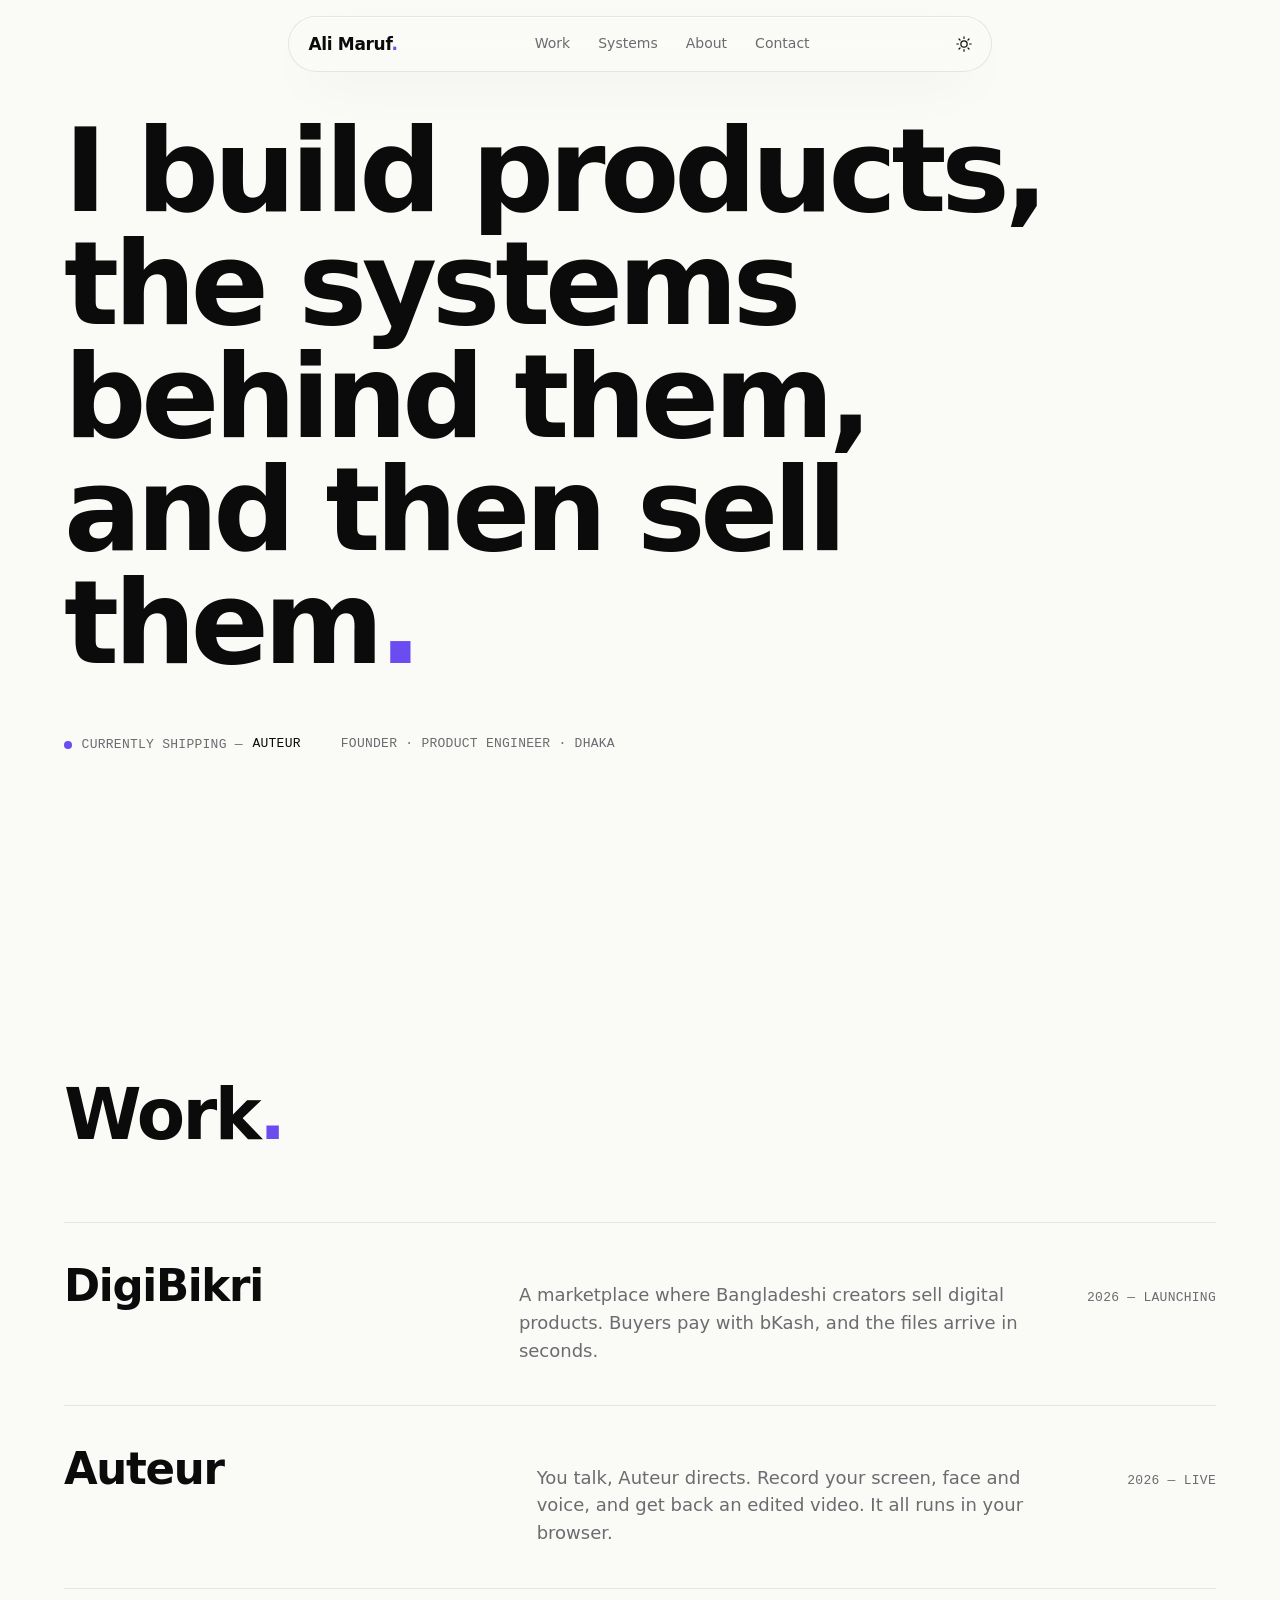
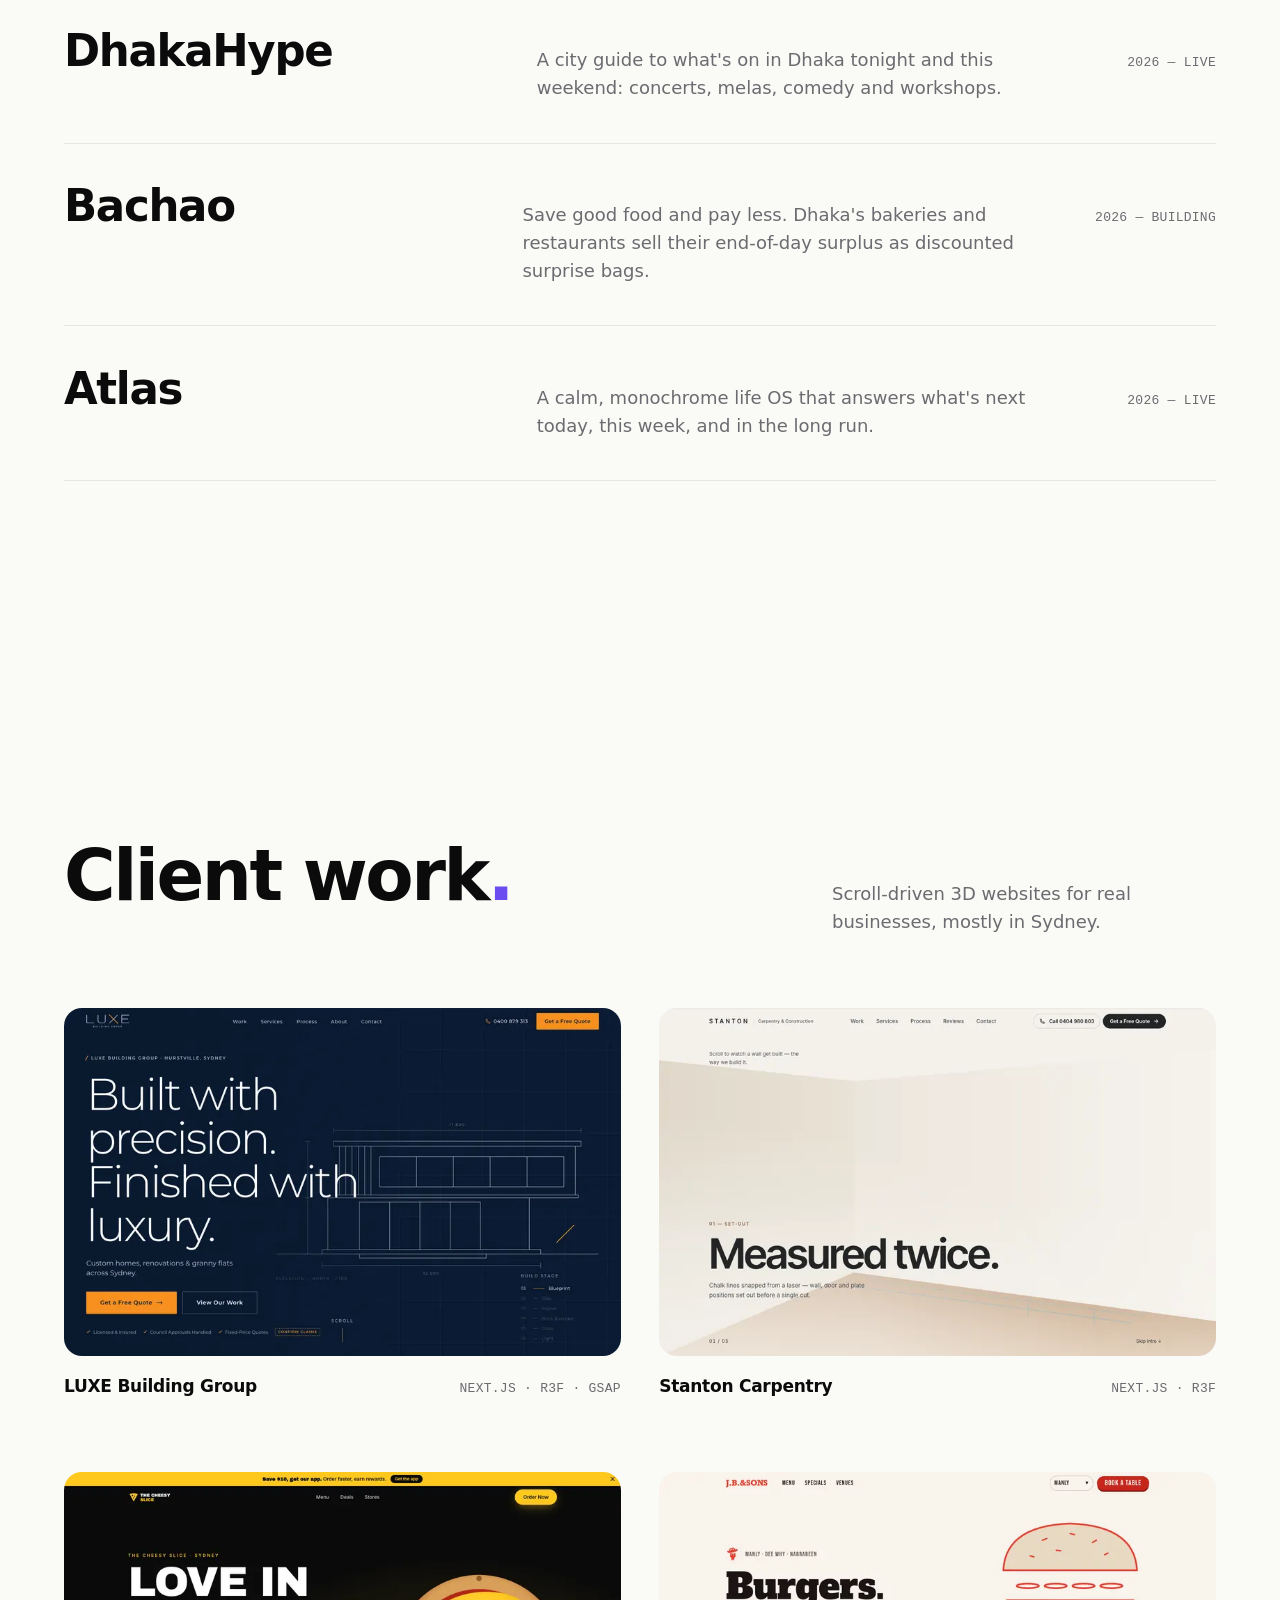
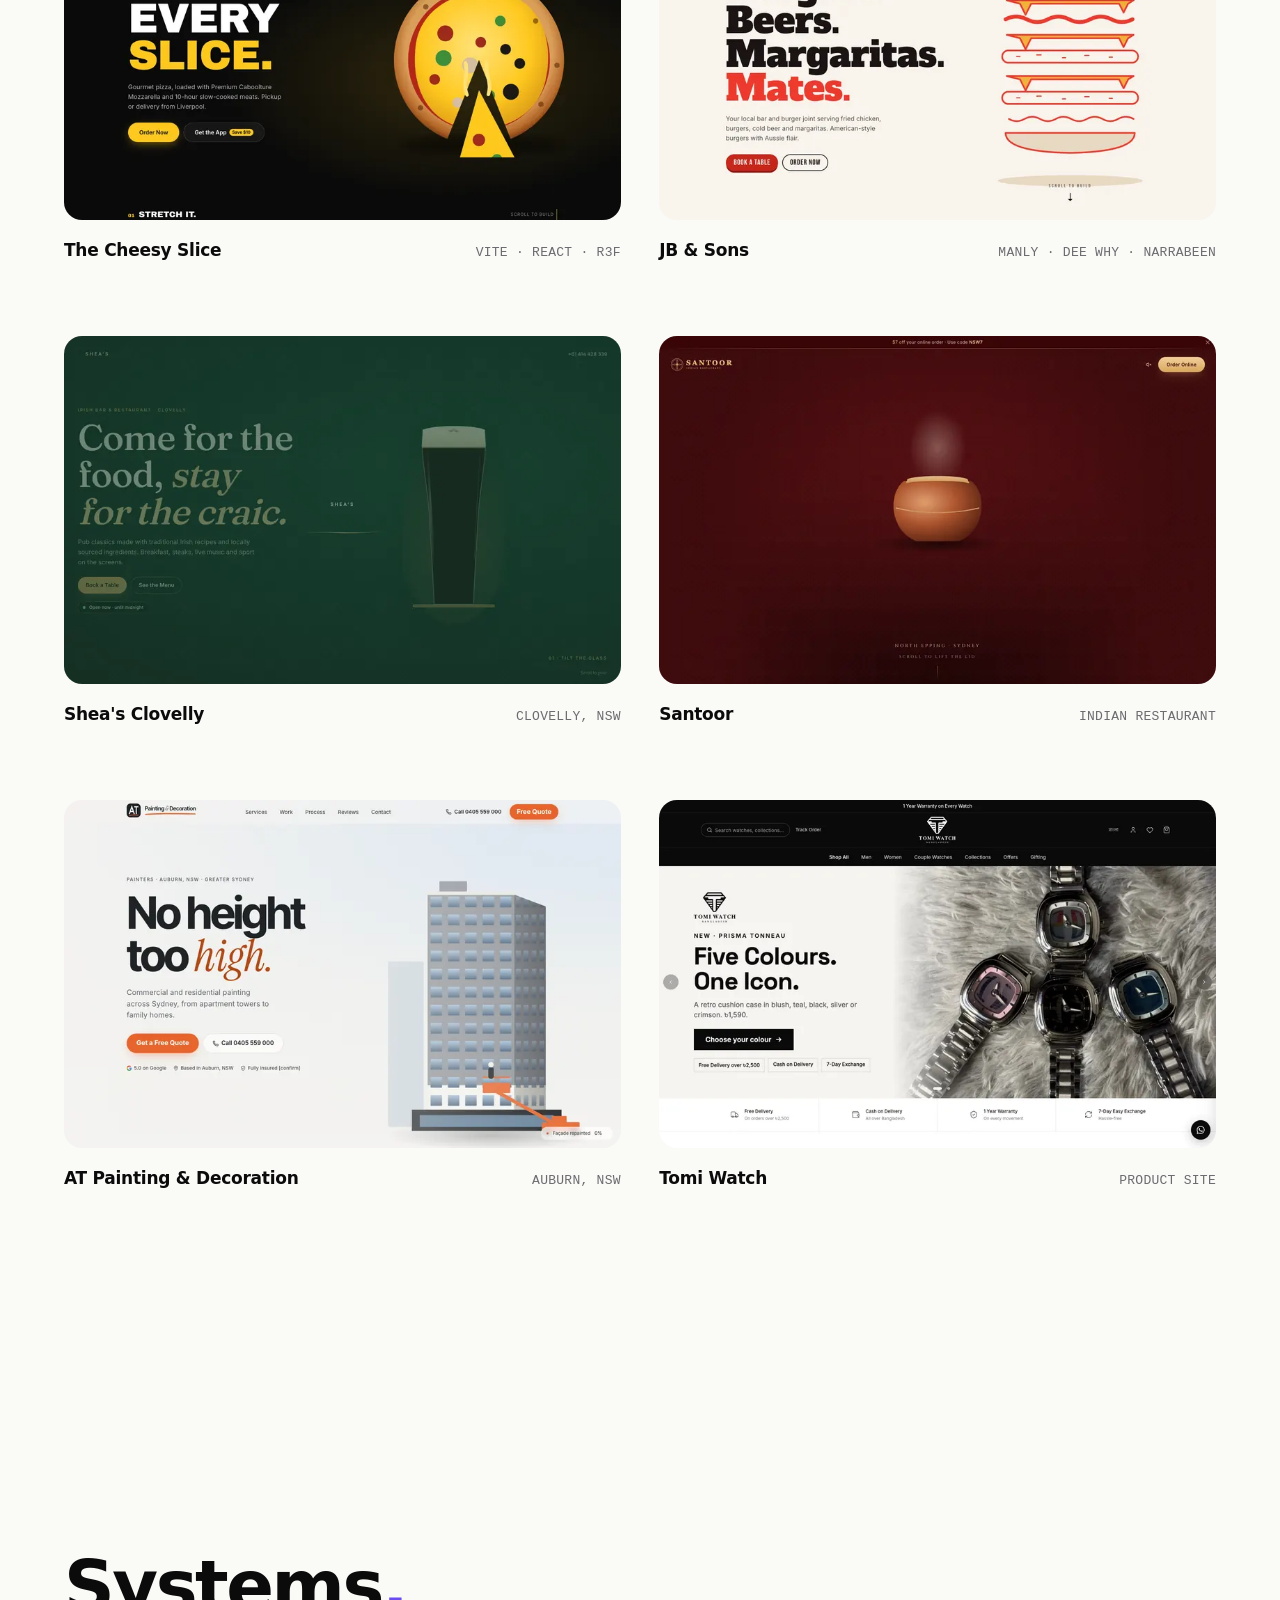
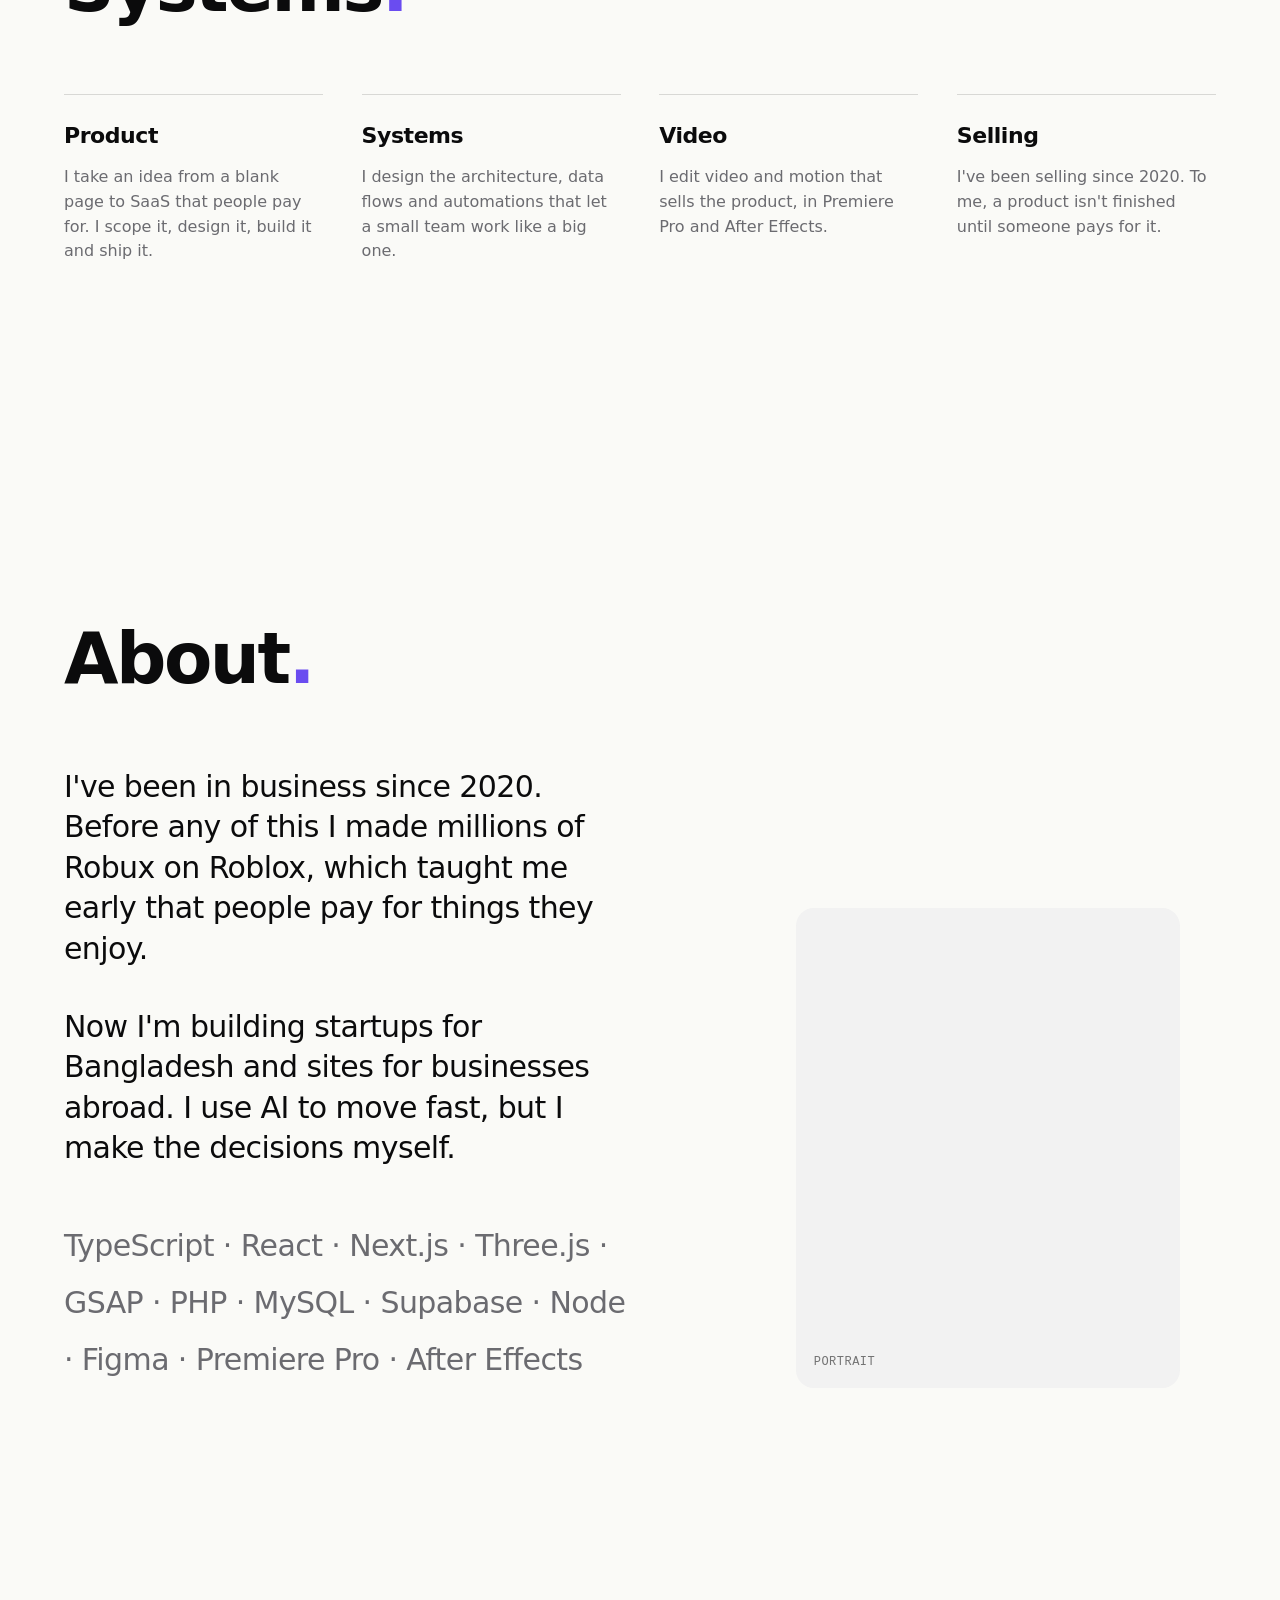
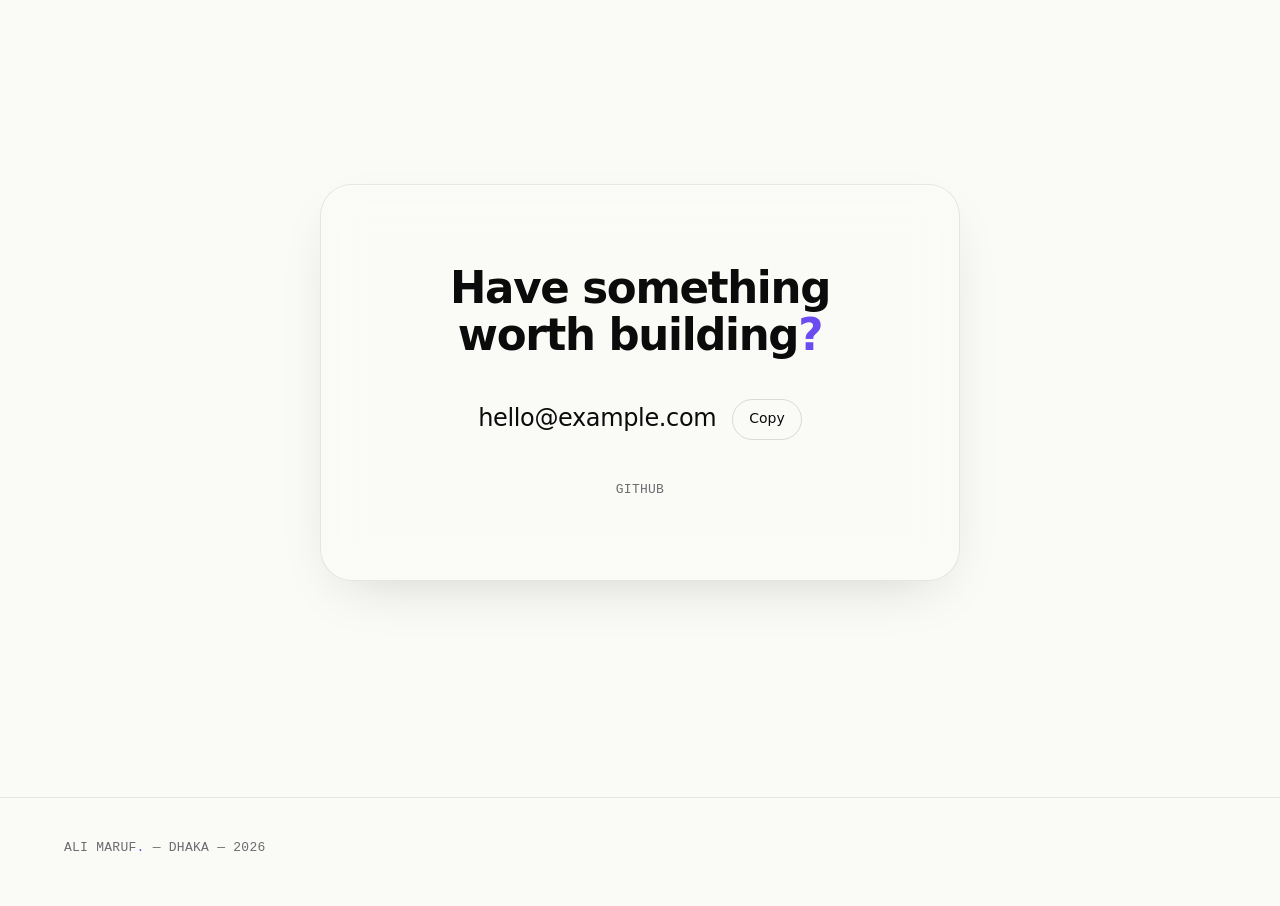
==== index.html @ ffce00db "Portfolio site: home, 5 case pages, screenshots Plain HTML/CSS/JS for GitHub Pages. Light and dark t" ====
<!doctype html>
<html lang="en">
<head>
  <meta charset="utf-8">
  <meta name="viewport" content="width=device-width, initial-scale=1, viewport-fit=cover">
  <title>Ali Maruf</title>
  <meta name="description" content="Ali Maruf builds products, the systems behind them, and then sells them. Founder and product engineer in Dhaka.">
  <meta name="theme-color" content="#fafaf7" media="(prefers-color-scheme: light)">
  <meta name="theme-color" content="#0b0b0c" media="(prefers-color-scheme: dark)">
  <link rel="canonical" href="https://ali-maruf.github.io/">
  <link rel="icon" href="/assets/img/favicon.svg" type="image/svg+xml">
  <link rel="apple-touch-icon" href="/assets/img/apple-touch-icon.png">

  <meta property="og:type" content="website">
  <meta property="og:title" content="Ali Maruf.">
  <meta property="og:description" content="Builds products, the systems behind them, and then sells them.">
  <meta property="og:url" content="https://ali-maruf.github.io/">
  <meta property="og:image" content="https://ali-maruf.github.io/assets/img/og.png">
  <meta property="og:image:width" content="1200">
  <meta property="og:image:height" content="630">
  <meta name="twitter:card" content="summary_large_image">

  <script>
    (function () {
      var d = document.documentElement, t = null;
      try { t = localStorage.getItem("theme"); } catch (e) {}
      d.setAttribute("data-theme", t || (matchMedia("(prefers-color-scheme: dark)").matches ? "dark" : "light"));
      d.classList.add("js");
    })();
  </script>
  <link rel="stylesheet" href="/assets/css/site.css">
  <script src="/assets/js/site.js" defer></script>
</head>
<body>
  <a class="skip" href="#main">Skip to content</a>

  <header class="nav glass">
    <a class="wordmark" href="/" aria-label="Ali Maruf, home">Ali Maruf<span class="dot">.</span></a>
    <nav aria-label="Primary">
      <ul>
        <li><a href="#work">Work</a></li>
        <li><a href="#systems">Systems</a></li>
        <li><a href="#about">About</a></li>
        <li><a href="#contact">Contact</a></li>
      </ul>
    </nav>
    <button class="theme-toggle" type="button" aria-label="Toggle colour theme">
      <svg class="sun" viewBox="0 0 24 24" fill="none" stroke="currentColor" stroke-width="1.6" stroke-linecap="round" aria-hidden="true"><circle cx="12" cy="12" r="4.2"/><path d="M12 2.5v2M12 19.5v2M2.5 12h2M19.5 12h2M5.3 5.3l1.4 1.4M17.3 17.3l1.4 1.4M5.3 18.7l1.4-1.4M17.3 6.7l1.4-1.4"/></svg>
      <svg class="moon" viewBox="0 0 24 24" fill="none" stroke="currentColor" stroke-width="1.6" stroke-linejoin="round" aria-hidden="true"><path d="M20 14.5A8 8 0 0 1 9.5 4a8 8 0 1 0 10.5 10.5Z"/></svg>
    </button>
  </header>

  <main id="main">

    <!-- Hero -->
    <section class="hero wrap" aria-label="Introduction">
      <h1 class="reveal">I build products, the systems behind them, and then sell them<span class="dot">.</span></h1>
      <div class="hero-meta reveal" style="--delay:120ms">
        <p class="mono status">Currently shipping — <a class="link" href="/work/auteur/">Auteur</a></p>
        <p class="mono">Founder · Product engineer · Dhaka</p>
      </div>
    </section>

    <!-- Startups -->
    <section id="work" class="section wrap" aria-labelledby="work-title">
      <h2 id="work-title" class="h-section reveal">Work<span class="dot">.</span></h2>

      <ul class="work-list">
        <li class="reveal">
          <a class="row" href="/work/digibikri/">
            <span class="row-name">DigiBikri<span class="dot">.</span></span>
            <span class="row-desc">A marketplace where Bangladeshi creators sell digital products. Buyers pay with bKash, and the files arrive in seconds.</span>
            <span class="mono">2026 — Launching</span>
            <span class="row-shot shot" style="--tint:hsl(150 40% 55% / .18)" data-label="digibikri.com"></span>
          </a>
        </li>
        <li class="reveal">
          <a class="row" href="/work/auteur/">
            <span class="row-name">Auteur<span class="dot">.</span></span>
            <span class="row-desc">You talk, Auteur directs. Record your screen, face and voice, and get back an edited video. It all runs in your browser.</span>
            <span class="mono">2026 — Live</span>
            <span class="row-shot shot" style="--tint:hsl(30 60% 55% / .18)"><img src="/assets/img/work/auteur.webp" srcset="/assets/img/work/auteur-800.webp 800w, /assets/img/work/auteur.webp 1600w" sizes="(max-width: 860px) 100vw, 22rem" width="1600" height="1000" alt="Auteur recording screen" loading="lazy" decoding="async"></span>
          </a>
        </li>
        <li class="reveal">
          <a class="row" href="/work/dhakahype/">
            <span class="row-name">DhakaHype<span class="dot">.</span></span>
            <span class="row-desc">A city guide to what's on in Dhaka tonight and this weekend: concerts, melas, comedy and workshops.</span>
            <span class="mono">2026 — Live</span>
            <span class="row-shot shot" style="--tint:hsl(350 60% 58% / .18)"><img src="/assets/img/work/dhakahype.webp" srcset="/assets/img/work/dhakahype-800.webp 800w, /assets/img/work/dhakahype.webp 1600w" sizes="(max-width: 860px) 100vw, 22rem" width="1600" height="1000" alt="DhakaHype home page" loading="lazy" decoding="async"></span>
          </a>
        </li>
        <li class="reveal">
          <a class="row" href="/work/bachao/">
            <span class="row-name">Bachao<span class="dot">.</span></span>
            <span class="row-desc">Save good food and pay less. Dhaka's bakeries and restaurants sell their end-of-day surplus as discounted surprise bags.</span>
            <span class="mono">2026 — Building</span>
            <span class="row-shot shot" style="--tint:hsl(95 35% 50% / .18)"><img src="/assets/img/work/bachao.webp" srcset="/assets/img/work/bachao-800.webp 800w, /assets/img/work/bachao.webp 1600w" sizes="(max-width: 860px) 100vw, 22rem" width="1600" height="1000" alt="Bachao home page prototype" loading="lazy" decoding="async"></span>
          </a>
        </li>
        <li class="reveal">
          <a class="row" href="/work/atlas/">
            <span class="row-name">Atlas<span class="dot">.</span></span>
            <span class="row-desc">A calm, monochrome life OS that answers what's next today, this week, and in the long run.</span>
            <span class="mono">2026 — Live</span>
            <span class="row-shot shot" style="--tint:hsl(220 8% 50% / .18)" data-label="Atlas"></span>
          </a>
        </li>
      </ul>
    </section>

    <!-- Client work -->
    <section class="section wrap" aria-labelledby="clients-title">
      <div class="clients-head reveal">
        <h2 id="clients-title" class="h-section">Client work<span class="dot">.</span></h2>
        <p class="muted">Scroll-driven 3D websites for real businesses, mostly in Sydney.</p>
      </div>

      <div class="grid">
        <a class="reveal" href="https://luxe-building-group.vercel.app" target="_blank" rel="noopener">
          <figure>
            <div class="shot" style="--tint:hsl(40 25% 50% / .16)"><img src="/assets/img/work/luxe.webp" srcset="/assets/img/work/luxe-800.webp 800w, /assets/img/work/luxe.webp 1600w" sizes="(max-width: 720px) 100vw, 50vw" width="1600" height="1000" alt="LUXE Building Group website" loading="lazy" decoding="async"></div>
            <figcaption><strong>LUXE Building Group</strong><span class="mono">Next.js · R3F · GSAP</span></figcaption>
          </figure>
        </a>
        <a class="reveal" style="--delay:80ms" href="https://stanton-carpentry.vercel.app" target="_blank" rel="noopener">
          <figure>
            <div class="shot" style="--tint:hsl(25 35% 45% / .16)"><img src="/assets/img/work/stanton.webp" srcset="/assets/img/work/stanton-800.webp 800w, /assets/img/work/stanton.webp 1600w" sizes="(max-width: 720px) 100vw, 50vw" width="1600" height="1000" alt="Stanton Carpentry website" loading="lazy" decoding="async"></div>
            <figcaption><strong>Stanton Carpentry</strong><span class="mono">Next.js · R3F</span></figcaption>
          </figure>
        </a>
        <a class="reveal" href="https://the-cheesy-slice.vercel.app" target="_blank" rel="noopener">
          <figure>
            <div class="shot" style="--tint:hsl(10 65% 55% / .16)"><img src="/assets/img/work/cheesy.webp" srcset="/assets/img/work/cheesy-800.webp 800w, /assets/img/work/cheesy.webp 1600w" sizes="(max-width: 720px) 100vw, 50vw" width="1600" height="1000" alt="The Cheesy Slice website" loading="lazy" decoding="async"></div>
            <figcaption><strong>The Cheesy Slice</strong><span class="mono">Vite · React · R3F</span></figcaption>
          </figure>
        </a>
        <a class="reveal" style="--delay:80ms" href="https://jb-and-sons.vercel.app" target="_blank" rel="noopener">
          <figure>
            <div class="shot" style="--tint:hsl(45 55% 50% / .16)"><img src="/assets/img/work/jbsons.webp" srcset="/assets/img/work/jbsons-800.webp 800w, /assets/img/work/jbsons.webp 1600w" sizes="(max-width: 720px) 100vw, 50vw" width="1600" height="1000" alt="JB &amp; Sons website" loading="lazy" decoding="async"></div>
            <figcaption><strong>JB &amp; Sons</strong><span class="mono">Manly · Dee Why · Narrabeen</span></figcaption>
          </figure>
        </a>
        <a class="reveal" href="https://sheas-clovelly.vercel.app" target="_blank" rel="noopener">
          <figure>
            <div class="shot" style="--tint:hsl(200 35% 50% / .16)"><img src="/assets/img/work/sheas.webp" srcset="/assets/img/work/sheas-800.webp 800w, /assets/img/work/sheas.webp 1600w" sizes="(max-width: 720px) 100vw, 50vw" width="1600" height="1000" alt="Shea's Clovelly website" loading="lazy" decoding="async"></div>
            <figcaption><strong>Shea's Clovelly</strong><span class="mono">Clovelly, NSW</span></figcaption>
          </figure>
        </a>
        <a class="reveal" style="--delay:80ms" href="https://santoor-indian-restaurant.vercel.app" target="_blank" rel="noopener">
          <figure>
            <div class="shot" style="--tint:hsl(330 35% 50% / .16)"><img src="/assets/img/work/santoor.webp" srcset="/assets/img/work/santoor-800.webp 800w, /assets/img/work/santoor.webp 1600w" sizes="(max-width: 720px) 100vw, 50vw" width="1600" height="1000" alt="Santoor Indian Restaurant website" loading="lazy" decoding="async"></div>
            <figcaption><strong>Santoor</strong><span class="mono">Indian restaurant</span></figcaption>
          </figure>
        </a>
        <a class="reveal" href="https://at-painting.vercel.app" target="_blank" rel="noopener">
          <figure>
            <div class="shot" style="--tint:hsl(180 25% 45% / .16)"><img src="/assets/img/work/atpainting.webp" srcset="/assets/img/work/atpainting-800.webp 800w, /assets/img/work/atpainting.webp 1600w" sizes="(max-width: 720px) 100vw, 50vw" width="1600" height="1000" alt="AT Painting &amp; Decoration website" loading="lazy" decoding="async"></div>
            <figcaption><strong>AT Painting &amp; Decoration</strong><span class="mono">Auburn, NSW</span></figcaption>
          </figure>
        </a>
        <a class="reveal" style="--delay:80ms" href="https://tomi-watch.vercel.app" target="_blank" rel="noopener">
          <figure>
            <div class="shot" style="--tint:hsl(240 10% 45% / .16)"><img src="/assets/img/work/tomi.webp" srcset="/assets/img/work/tomi-800.webp 800w, /assets/img/work/tomi.webp 1600w" sizes="(max-width: 720px) 100vw, 50vw" width="1600" height="1000" alt="Tomi Watch website" loading="lazy" decoding="async"></div>
            <figcaption><strong>Tomi Watch</strong><span class="mono">Product site</span></figcaption>
          </figure>
        </a>
      </div>
    </section>

    <!-- Systems -->
    <section id="systems" class="section wrap" aria-labelledby="systems-title">
      <h2 id="systems-title" class="h-section reveal">Systems<span class="dot">.</span></h2>
      <ul class="systems">
        <li class="reveal">
          <h3>Product</h3>
          <p>I take an idea from a blank page to SaaS that people pay for. I scope it, design it, build it and ship it.</p>
        </li>
        <li class="reveal" style="--delay:80ms">
          <h3>Systems</h3>
          <p>I design the architecture, data flows and automations that let a small team work like a big one.</p>
        </li>
        <li class="reveal" style="--delay:160ms">
          <h3>Video</h3>
          <p>I edit video and motion that sells the product, in Premiere Pro and After Effects.</p>
        </li>
        <li class="reveal" style="--delay:240ms">
          <h3>Selling</h3>
          <p>I've been selling since 2020. To me, a product isn't finished until someone pays for it.</p>
        </li>
      </ul>
    </section>

    <!-- About -->
    <section id="about" class="section wrap" aria-labelledby="about-title">
      <h2 id="about-title" class="h-section reveal">About<span class="dot">.</span></h2>
      <div class="about">
        <div class="about-text reveal">
          <p>I've been in business since 2020. Before any of this I made millions of Robux on Roblox, which taught me early that people pay for things they enjoy.</p>
          <p>Now I'm building startups for Bangladesh and sites for businesses abroad. I use AI to move fast, but I make the decisions myself.</p>
          <p class="mono">TypeScript · React · Next.js · Three.js · GSAP · PHP · MySQL · Supabase · Node · Figma · Premiere Pro · After Effects</p>
        </div>
        <figure class="reveal" style="--delay:120ms">
          <!-- Replace with: <img src="/assets/img/portrait.webp" width="960" height="1200" alt="Ali Maruf" loading="lazy" decoding="async"> -->
          <div class="shot shot--portrait" data-label="Portrait"></div>
        </figure>
      </div>
    </section>

    <!-- Contact -->
    <section id="contact" class="contact wrap" aria-labelledby="contact-title">
      <div class="contact-card glass reveal">
        <h2 id="contact-title">Have something worth building<span class="dot">?</span></h2>
        <div class="email-row">
          <!-- TODO: set your email in both places below -->
          <a class="email link" href="mailto:hello@example.com">hello@example.com</a>
          <button class="pill" type="button" data-copy="hello@example.com">Copy</button>
        </div>
        <div class="socials mono">
          <a href="https://github.com/ali-maruf" target="_blank" rel="noopener">GitHub</a>
          <!-- TODO: uncomment and fill in
          <a href="https://www.linkedin.com/in/YOUR-HANDLE" target="_blank" rel="noopener">LinkedIn</a>
          <a href="https://x.com/YOUR-HANDLE" target="_blank" rel="noopener">X</a>
          <a href="https://www.youtube.com/@YOUR-HANDLE" target="_blank" rel="noopener">Video reel</a>
          -->
        </div>
      </div>
    </section>

  </main>

  <footer class="footer wrap">
    <p class="mono">Ali Maruf<span class="dot">.</span> — Dhaka — 2026</p>
  </footer>

  <div class="preview glass" aria-hidden="true"><div class="shot"></div></div>
</body>
</html>
---- assets/css/site.css ----
/* ==========================================================================
   Ali Maruf. — design tokens
   Every component below reads from these. Change a value here, it changes
   everywhere.
   ========================================================================== */

:root {
  --bg: #fafaf7;
  --bg-raise: #f2f2ee;
  --fg: #0b0b0c;
  --muted: #6b6b70;
  --line: rgba(11, 11, 12, 0.08);
  --line-strong: rgba(11, 11, 12, 0.14);
  --accent: #6a4cf0;
  --accent-soft: rgba(123, 92, 255, 0.16);
  --glass: rgba(250, 250, 247, 0.66);
  --glass-line: rgba(11, 11, 12, 0.09);
  --glass-shadow: 0 1px 0 rgba(255, 255, 255, 0.7) inset, 0 20px 60px -24px rgba(11, 11, 12, 0.18);
  --shot-ink: rgba(11, 11, 12, 0.55);

  --font-display: -apple-system, BlinkMacSystemFont, "SF Pro Display", "Segoe UI", system-ui, sans-serif;
  --font-text: -apple-system, BlinkMacSystemFont, "SF Pro Text", "Segoe UI", system-ui, sans-serif;
  --font-mono: ui-monospace, "SF Mono", Menlo, Consolas, monospace;

  --step-hero: clamp(3rem, 9vw, 8rem);
  --step-1: clamp(2.25rem, 5.5vw, 4.5rem);
  --step-2: clamp(1.75rem, 3.4vw, 2.75rem);
  --step-3: 1.375rem;
  --step-body: 1.125rem;
  --step-small: 0.8125rem;

  --gutter: clamp(1rem, 5vw, 4rem);
  --section: clamp(7rem, 20vh, 14rem);
  --measure: 38rem;
  --wide: 80rem;

  --radius: 18px;
  --ease: cubic-bezier(0.2, 0.7, 0.2, 1);
  --dur: 600ms;

  color-scheme: light;
}

@media (prefers-color-scheme: dark) {
  :root:not([data-theme="light"]) {
    --bg: #0b0b0c;
    --bg-raise: #151517;
    --fg: #f2f2ee;
    --muted: #8e8e94;
    --line: rgba(255, 255, 255, 0.08);
    --line-strong: rgba(255, 255, 255, 0.16);
    --accent: #9a85ff;
    --accent-soft: rgba(154, 133, 255, 0.2);
    --glass: rgba(22, 22, 24, 0.58);
    --glass-line: rgba(255, 255, 255, 0.1);
    --glass-shadow: 0 1px 0 rgba(255, 255, 255, 0.06) inset, 0 20px 60px -24px rgba(0, 0, 0, 0.7);
    --shot-ink: rgba(255, 255, 255, 0.5);
    color-scheme: dark;
  }
}

:root[data-theme="dark"] {
  --bg: #0b0b0c;
  --bg-raise: #151517;
  --fg: #f2f2ee;
  --muted: #8e8e94;
  --line: rgba(255, 255, 255, 0.08);
  --line-strong: rgba(255, 255, 255, 0.16);
  --accent: #9a85ff;
  --accent-soft: rgba(154, 133, 255, 0.2);
  --glass: rgba(22, 22, 24, 0.58);
  --glass-line: rgba(255, 255, 255, 0.1);
  --glass-shadow: 0 1px 0 rgba(255, 255, 255, 0.06) inset, 0 20px 60px -24px rgba(0, 0, 0, 0.7);
  --shot-ink: rgba(255, 255, 255, 0.5);
  color-scheme: dark;
}

/* ==========================================================================
   Base
   ========================================================================== */

*, *::before, *::after { box-sizing: border-box; }

html {
  -webkit-text-size-adjust: 100%;
  text-size-adjust: 100%;
  scroll-behavior: smooth;
}

body {
  margin: 0;
  background: var(--bg);
  color: var(--fg);
  font-family: var(--font-text);
  font-size: var(--step-body);
  line-height: 1.55;
  -webkit-font-smoothing: antialiased;
  -moz-osx-font-smoothing: grayscale;
  text-rendering: optimizeLegibility;
  overflow-x: hidden;
  transition: background-color 300ms var(--ease), color 300ms var(--ease);
}

::selection { background: var(--accent-soft); color: var(--fg); }

h1, h2, h3, p, ul, ol, figure { margin: 0; }
ul, ol { padding: 0; list-style: none; }
img { display: block; max-width: 100%; height: auto; }

a { color: inherit; text-decoration: none; }

:focus-visible {
  outline: 2px solid var(--accent);
  outline-offset: 4px;
  border-radius: 6px;
}

.skip {
  position: absolute;
  left: var(--gutter);
  top: -100px;
  z-index: 100;
  padding: 0.6rem 1rem;
  border-radius: 999px;
  background: var(--fg);
  color: var(--bg);
  font-size: var(--step-small);
}
.skip:focus { top: 1rem; }

.wrap {
  width: 100%;
  max-width: var(--wide);
  margin-inline: auto;
  padding-inline: var(--gutter);
}

.section { padding-block: var(--section); }

.mono {
  font-family: var(--font-mono);
  font-size: var(--step-small);
  letter-spacing: 0.02em;
  color: var(--muted);
  text-transform: uppercase;
}

.muted { color: var(--muted); }

/* The period. The brand mark. */
.dot { color: var(--accent); }

.h-section {
  font-family: var(--font-display);
  font-size: var(--step-1);
  font-weight: 600;
  letter-spacing: -0.035em;
  line-height: 1;
  margin-bottom: clamp(3rem, 8vh, 6rem);
}

.link {
  background-image: linear-gradient(var(--accent), var(--accent));
  background-size: 0% 1px;
  background-position: 0 100%;
  background-repeat: no-repeat;
  transition: background-size 400ms var(--ease), color 200ms var(--ease);
  padding-bottom: 2px;
}
.link:hover, .link:focus-visible { background-size: 100% 1px; }

/* ==========================================================================
   Glass (used only in: nav, hover preview, contact card)
   ========================================================================== */

.glass {
  background: var(--bg-raise);
  border: 1px solid var(--glass-line);
  box-shadow: var(--glass-shadow);
}
@supports ((-webkit-backdrop-filter: blur(1px)) or (backdrop-filter: blur(1px))) {
  .glass {
    background: var(--glass);
    -webkit-backdrop-filter: blur(20px) saturate(180%);
    backdrop-filter: blur(20px) saturate(180%);
  }
}

/* ==========================================================================
   Nav
   ========================================================================== */

.nav {
  position: fixed;
  top: 1rem;
  left: 50%;
  z-index: 50;
  transform: translateX(-50%);
  width: min(calc(100% - 2rem), 44rem);
  display: flex;
  align-items: center;
  justify-content: space-between;
  gap: 1rem;
  padding: 0.55rem 0.55rem 0.55rem 1.25rem;
  border-radius: 999px;
  transition: padding 400ms var(--ease), width 400ms var(--ease);
}
.nav.is-scrolled { width: min(calc(100% - 2rem), 40rem); padding-block: 0.4rem; }

.wordmark {
  font-family: var(--font-display);
  font-weight: 600;
  font-size: 1.0625rem;
  letter-spacing: -0.02em;
  white-space: nowrap;
}

.nav ul {
  display: flex;
  align-items: center;
  gap: 0.25rem;
}
.nav ul a {
  display: block;
  padding: 0.4rem 0.75rem;
  border-radius: 999px;
  font-size: 0.875rem;
  color: var(--muted);
  transition: color 200ms var(--ease);
}
.nav ul a:hover { color: var(--fg); }

.theme-toggle {
  flex: none;
  width: 2.25rem;
  height: 2.25rem;
  display: grid;
  place-items: center;
  border: 0;
  border-radius: 999px;
  background: transparent;
  color: var(--fg);
  cursor: pointer;
}
.theme-toggle:hover { background: var(--line); }
.theme-toggle svg { width: 18px; height: 18px; }
.theme-toggle .moon { display: none; }
:root[data-theme="dark"] .theme-toggle .sun { display: none; }
:root[data-theme="dark"] .theme-toggle .moon { display: block; }

@media (max-width: 640px) {
  .nav ul li:nth-child(2), .nav ul li:nth-child(3) { display: none; }
}

/* ==========================================================================
   Hero
   ========================================================================== */

.hero {
  min-height: 100vh;
  min-height: 100svh;
  display: flex;
  flex-direction: column;
  justify-content: flex-end;
  padding-bottom: clamp(4rem, 16vh, 10rem);
}

.hero h1 {
  font-family: var(--font-display);
  font-size: var(--step-hero);
  font-weight: 600;
  letter-spacing: -0.045em;
  line-height: 0.98;
  max-width: 13ch;
}

.hero-meta {
  display: flex;
  flex-wrap: wrap;
  gap: 0.75rem 2.5rem;
  margin-top: clamp(2rem, 6vh, 3.5rem);
}

.status {
  display: inline-flex;
  align-items: center;
  gap: 0.6rem;
}
.status::before {
  content: "";
  width: 8px;
  height: 8px;
  border-radius: 50%;
  background: var(--accent);
  box-shadow: 0 0 0 0 var(--accent-soft);
  animation: pulse 2.4s var(--ease) infinite;
}
.status a { color: var(--fg); }

@keyframes pulse {
  0% { box-shadow: 0 0 0 0 var(--accent-soft); }
  70% { box-shadow: 0 0 0 10px transparent; }
  100% { box-shadow: 0 0 0 0 transparent; }
}

/* ==========================================================================
   Placeholder screenshots — swap for <img> when real ones exist
   ========================================================================== */

.shot {
  position: relative;
  aspect-ratio: 16 / 10;
  border-radius: var(--radius);
  overflow: hidden;
  background: var(--tint, var(--bg-raise));
  isolation: isolate;
}
.shot img { width: 100%; height: 100%; object-fit: cover; }
.shot[data-label]::after {
  content: attr(data-label);
  position: absolute;
  left: 1.1rem;
  bottom: 1rem;
  font-family: var(--font-mono);
  font-size: 0.75rem;
  letter-spacing: 0.04em;
  text-transform: uppercase;
  color: var(--shot-ink);
}
.shot--wide { aspect-ratio: 16 / 9; }
.shot--portrait { aspect-ratio: 4 / 5; }

/* ==========================================================================
   Startups list
   ========================================================================== */

.work-list { border-top: 1px solid var(--line); }

.work-list li { border-bottom: 1px solid var(--line); }

.row {
  display: grid;
  grid-template-columns: minmax(0, 1.1fr) minmax(0, 1.4fr) auto;
  align-items: baseline;
  gap: 1rem 2.5rem;
  padding-block: clamp(1.75rem, 4.5vh, 2.75rem);
  transition: opacity 300ms var(--ease);
}

.row-name {
  font-family: var(--font-display);
  font-size: var(--step-2);
  font-weight: 600;
  letter-spacing: -0.03em;
  line-height: 1.05;
  transition: transform 500ms var(--ease);
}
.row-name .dot { opacity: 0; transition: opacity 300ms var(--ease); }

.row-desc { color: var(--muted); max-width: 32rem; }

.row-shot { display: none; }

@media (hover: hover) {
  .work-list:hover .row { opacity: 0.35; }
  .work-list .row:hover, .work-list .row:focus-visible { opacity: 1; }
  .row:hover .row-name, .row:focus-visible .row-name { transform: translateX(0.4rem); }
  .row:hover .row-name .dot, .row:focus-visible .row-name .dot { opacity: 1; }
}

@media (max-width: 860px) {
  .row { grid-template-columns: 1fr; gap: 0.6rem; }
  .row .mono { order: -1; }
}

@media (hover: none), (max-width: 860px) {
  .row-shot { display: block; margin-top: 1.25rem; }
}

/* Floating glass preview (desktop, pointer only) */
.preview {
  position: fixed;
  top: 0;
  left: 0;
  z-index: 40;
  width: 22rem;
  padding: 0.5rem;
  border-radius: calc(var(--radius) + 8px);
  pointer-events: none;
  opacity: 0;
  transform: translate3d(var(--x, 0), var(--y, 0), 0) scale(0.96);
  transition: opacity 250ms var(--ease), transform 450ms var(--ease);
  will-change: transform, opacity;
}
.preview.is-on { opacity: 1; transform: translate3d(var(--x, 0), var(--y, 0), 0) scale(1); }
.preview .shot { border-radius: var(--radius); }

@media (hover: none), (max-width: 860px) {
  .preview { display: none; }
}

/* ==========================================================================
   Client work grid
   ========================================================================== */

.clients-head {
  display: flex;
  flex-wrap: wrap;
  align-items: baseline;
  justify-content: space-between;
  gap: 1rem 3rem;
  margin-bottom: clamp(3rem, 8vh, 6rem);
}
.clients-head .h-section { margin-bottom: 0; }
.clients-head p { max-width: 24rem; }

.grid {
  display: grid;
  grid-template-columns: repeat(2, minmax(0, 1fr));
  gap: clamp(3rem, 8vh, 6rem) clamp(1.25rem, 3vw, 2.5rem);
}
@media (max-width: 720px) { .grid { grid-template-columns: 1fr; } }

.grid a { display: block; }
.grid .shot { transition: transform 700ms var(--ease); }
.grid a:hover .shot { transform: scale(0.985); }

.grid figcaption {
  display: flex;
  justify-content: space-between;
  align-items: baseline;
  gap: 1rem;
  margin-top: 1.1rem;
}
.grid figcaption strong {
  font-family: var(--font-display);
  font-weight: 600;
  letter-spacing: -0.015em;
  font-size: 1.0625rem;
}
.grid figcaption .mono { text-align: right; }

/* ==========================================================================
   Systems
   ========================================================================== */

.systems {
  display: grid;
  grid-template-columns: repeat(4, minmax(0, 1fr));
  gap: 3rem clamp(1.5rem, 3vw, 3rem);
}
@media (max-width: 960px) { .systems { grid-template-columns: repeat(2, minmax(0, 1fr)); } }
@media (max-width: 560px) { .systems { grid-template-columns: 1fr; } }

.systems li { padding-top: 1.5rem; border-top: 1px solid var(--line-strong); }
.systems h3 {
  font-family: var(--font-display);
  font-size: var(--step-3);
  font-weight: 600;
  letter-spacing: -0.02em;
  margin-bottom: 0.75rem;
}
.systems p { color: var(--muted); font-size: 1rem; }

/* ==========================================================================
   About
   ========================================================================== */

.about {
  display: grid;
  grid-template-columns: minmax(0, 1.5fr) minmax(0, 1fr);
  gap: clamp(3rem, 8vw, 8rem);
  align-items: end;
}
@media (max-width: 860px) { .about { grid-template-columns: 1fr; } }

.about-text p {
  font-family: var(--font-display);
  font-size: clamp(1.375rem, 2.4vw, 1.875rem);
  line-height: 1.35;
  letter-spacing: -0.02em;
  max-width: 30ch;
}
.about-text p + p { margin-top: 1.25em; }
.about-text .mono { margin-top: 3rem; line-height: 1.9; text-transform: none; }

.about figure { max-width: 24rem; }
.about .shot { filter: grayscale(1); }

/* ==========================================================================
   Contact
   ========================================================================== */

.contact { padding-block: calc(var(--section) * 1.2); }

.contact-card {
  max-width: 40rem;
  margin-inline: auto;
  padding: clamp(2.5rem, 7vw, 5rem) clamp(1.5rem, 6vw, 4rem);
  border-radius: calc(var(--radius) + 14px);
  text-align: center;
}
.contact-card h2 {
  font-family: var(--font-display);
  font-size: var(--step-2);
  font-weight: 600;
  letter-spacing: -0.03em;
  line-height: 1.08;
  max-width: 16ch;
  margin-inline: auto;
}

.email-row {
  display: flex;
  flex-wrap: wrap;
  justify-content: center;
  align-items: center;
  gap: 0.75rem 1rem;
  margin-top: 2.5rem;
}
.email {
  font-family: var(--font-display);
  font-size: clamp(1.125rem, 2.4vw, 1.5rem);
  letter-spacing: -0.015em;
  word-break: break-all;
}

.pill {
  display: inline-flex;
  align-items: center;
  gap: 0.4rem;
  padding: 0.55rem 1rem;
  border: 1px solid var(--line-strong);
  border-radius: 999px;
  background: transparent;
  color: var(--fg);
  font: inherit;
  font-size: 0.875rem;
  cursor: pointer;
  transition: background-color 200ms var(--ease), border-color 200ms var(--ease);
}
.pill:hover { background: var(--line); }

.socials {
  display: flex;
  flex-wrap: wrap;
  justify-content: center;
  gap: 0.5rem 1.75rem;
  margin-top: 2.5rem;
}
.socials a:hover { color: var(--fg); }

/* ==========================================================================
   Footer
   ========================================================================== */

.footer {
  padding-block: 2.5rem 3rem;
  border-top: 1px solid var(--line);
}

/* ==========================================================================
   Case pages
   ========================================================================== */

.case-hero {
  padding-top: clamp(9rem, 26vh, 16rem);
  padding-bottom: clamp(3rem, 8vh, 5rem);
}
.case-hero .mono { margin-bottom: 1.5rem; display: block; }
.case-hero h1 {
  font-family: var(--font-display);
  font-size: var(--step-hero);
  font-weight: 600;
  letter-spacing: -0.045em;
  line-height: 0.98;
}
.case-hero .lede {
  margin-top: 2rem;
  max-width: var(--measure);
  font-size: clamp(1.25rem, 2vw, 1.5rem);
  line-height: 1.4;
  letter-spacing: -0.012em;
  color: var(--muted);
}
.case-hero .live { display: inline-block; margin-top: 2rem; }

.case-body {
  display: grid;
  gap: clamp(4rem, 12vh, 8rem);
}
.case-block {
  display: grid;
  grid-template-columns: minmax(0, 1fr) minmax(0, 2fr);
  gap: 1.5rem 3rem;
}
@media (max-width: 760px) { .case-block { grid-template-columns: 1fr; } }
.case-block h2 {
  font-family: var(--font-display);
  font-size: var(--step-3);
  font-weight: 600;
  letter-spacing: -0.02em;
}
.case-block p, .case-block li { max-width: var(--measure); }
.case-block p + p { margin-top: 1em; }
.case-block ul { display: grid; gap: 0.85rem; }
.case-block li { padding-left: 1.25rem; position: relative; }
.case-block li::before {
  content: "";
  position: absolute;
  left: 0;
  top: 0.7em;
  width: 5px;
  height: 5px;
  border-radius: 50%;
  background: var(--accent);
}
.case-block .mono { text-transform: none; line-height: 1.9; }

.next {
  display: block;
  padding-block: clamp(4rem, 14vh, 9rem);
  border-top: 1px solid var(--line);
}
.next .mono { display: block; margin-bottom: 1rem; }
.next strong {
  font-family: var(--font-display);
  font-size: var(--step-1);
  font-weight: 600;
  letter-spacing: -0.035em;
  line-height: 1;
  transition: transform 500ms var(--ease);
  display: inline-block;
}
.next:hover strong { transform: translateX(0.5rem); }

/* ==========================================================================
   404
   ========================================================================== */

.lost {
  min-height: 100vh;
  min-height: 100svh;
  display: flex;
  flex-direction: column;
  justify-content: center;
}
.lost h1 {
  font-family: var(--font-display);
  font-size: var(--step-hero);
  font-weight: 600;
  letter-spacing: -0.045em;
  line-height: 1;
}
.lost p { margin-top: 1.5rem; }

/* ==========================================================================
   Reveal on scroll
   ========================================================================== */

.js .reveal {
  opacity: 0;
  transform: translateY(12px);
  transition: opacity var(--dur) var(--ease), transform var(--dur) var(--ease);
  transition-delay: var(--delay, 0ms);
}
.js .reveal.is-in { opacity: 1; transform: none; }

@media (prefers-reduced-motion: reduce) {
  html { scroll-behavior: auto; }
  *, *::before, *::after {
    animation-duration: 0.01ms !important;
    animation-iteration-count: 1 !important;
    transition-duration: 0.01ms !important;
  }
  .js .reveal { opacity: 1; transform: none; }
}
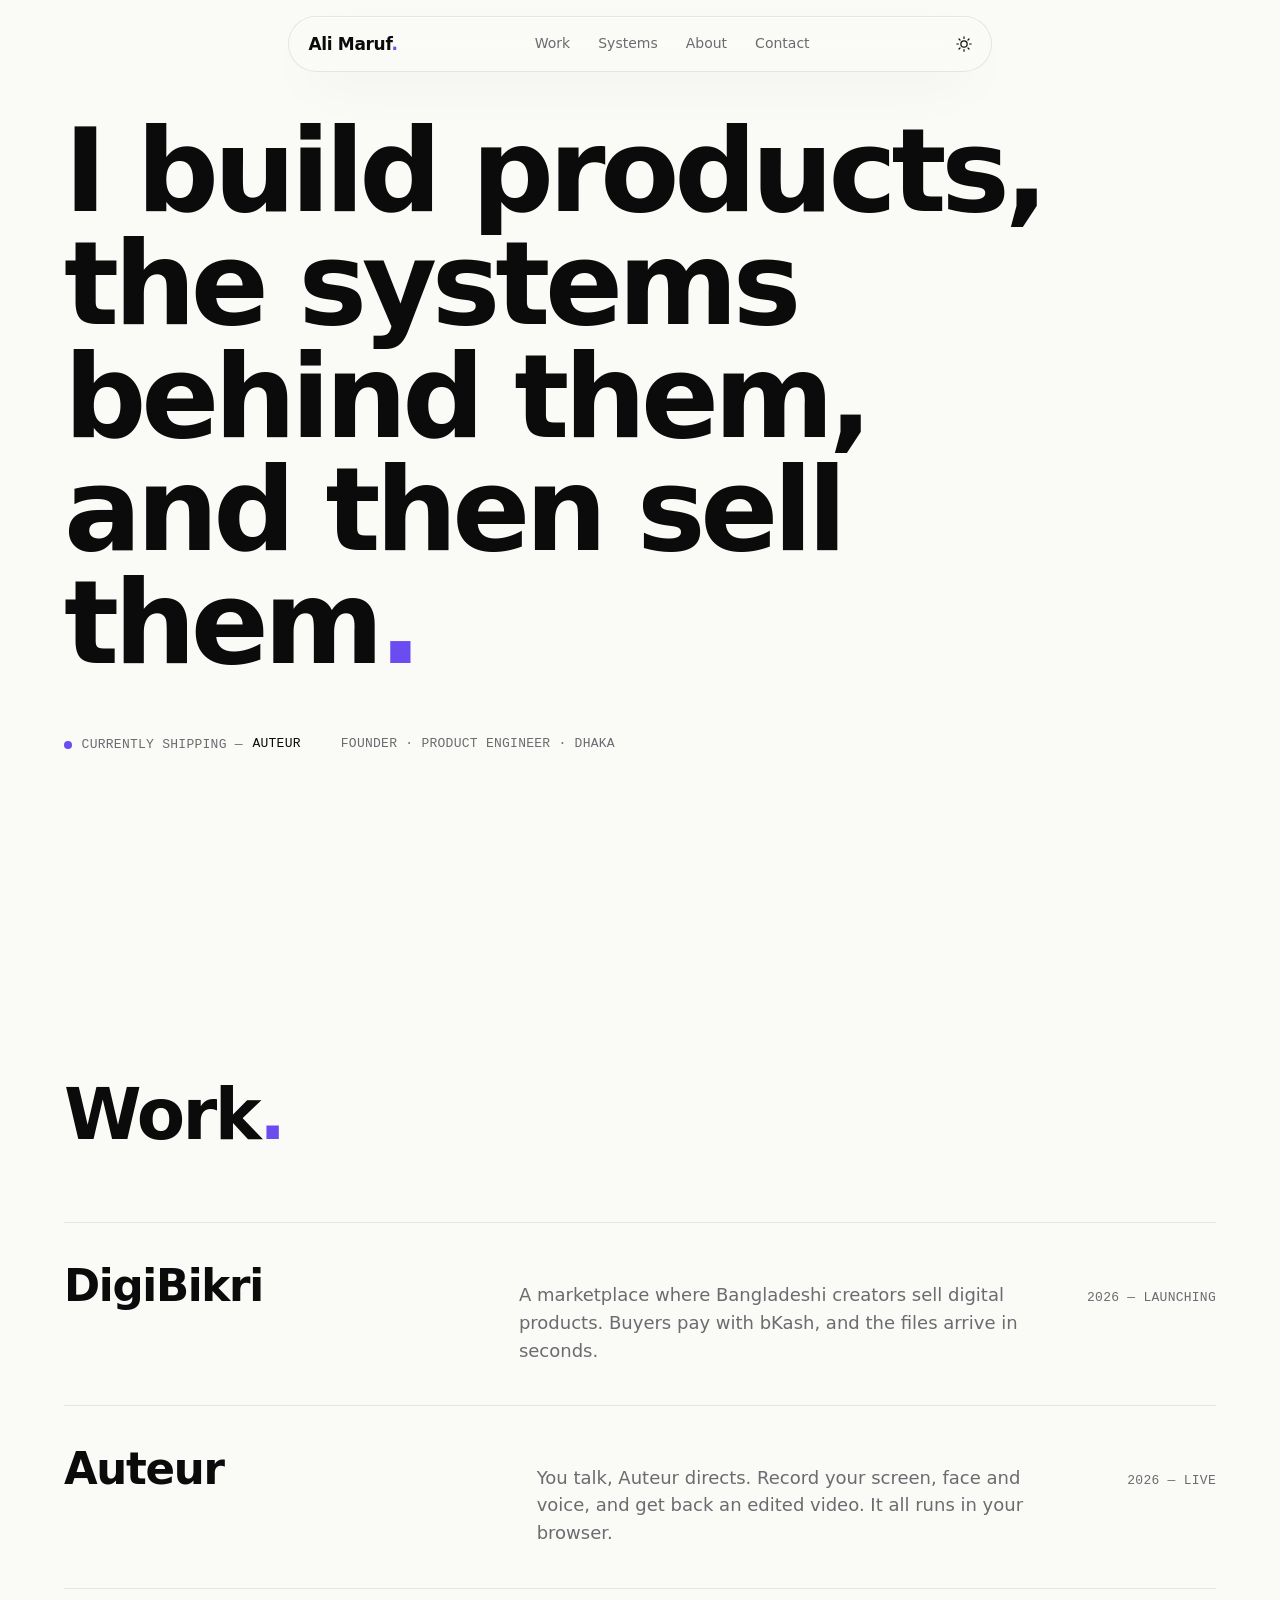
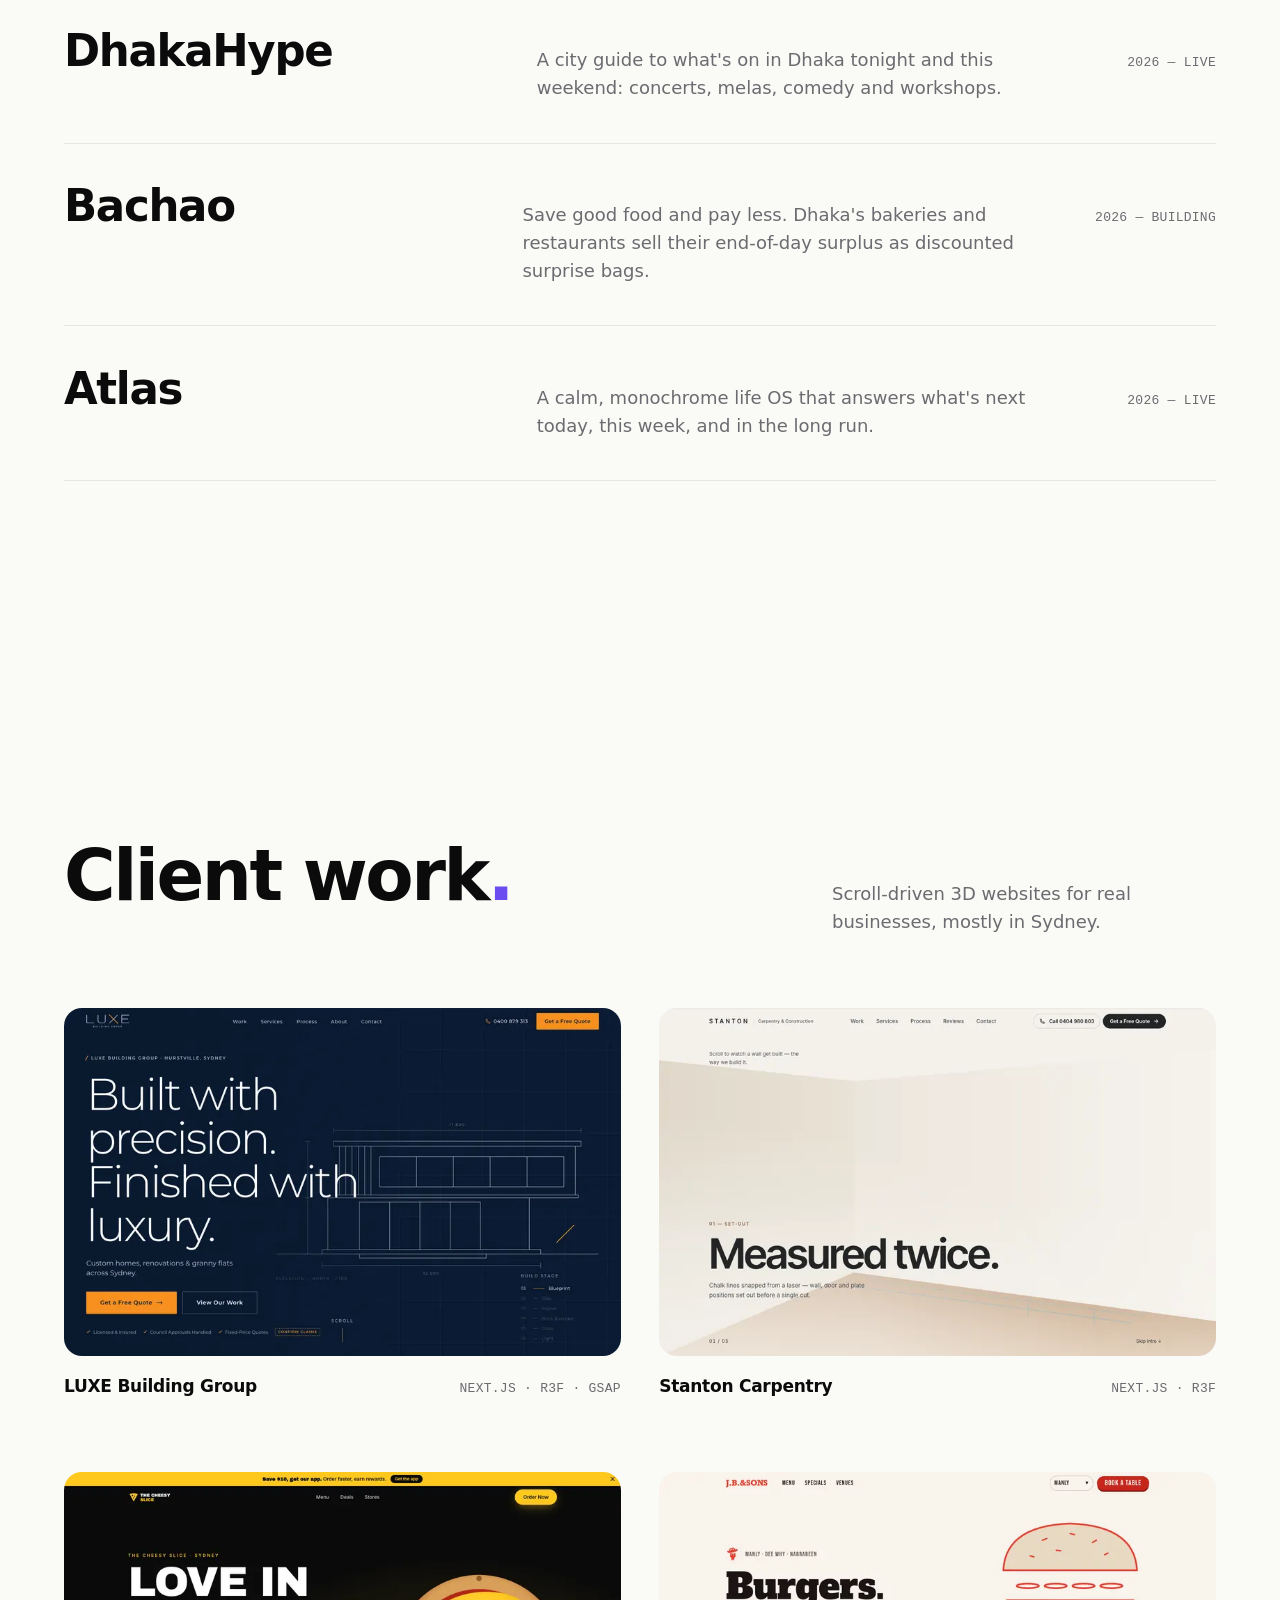
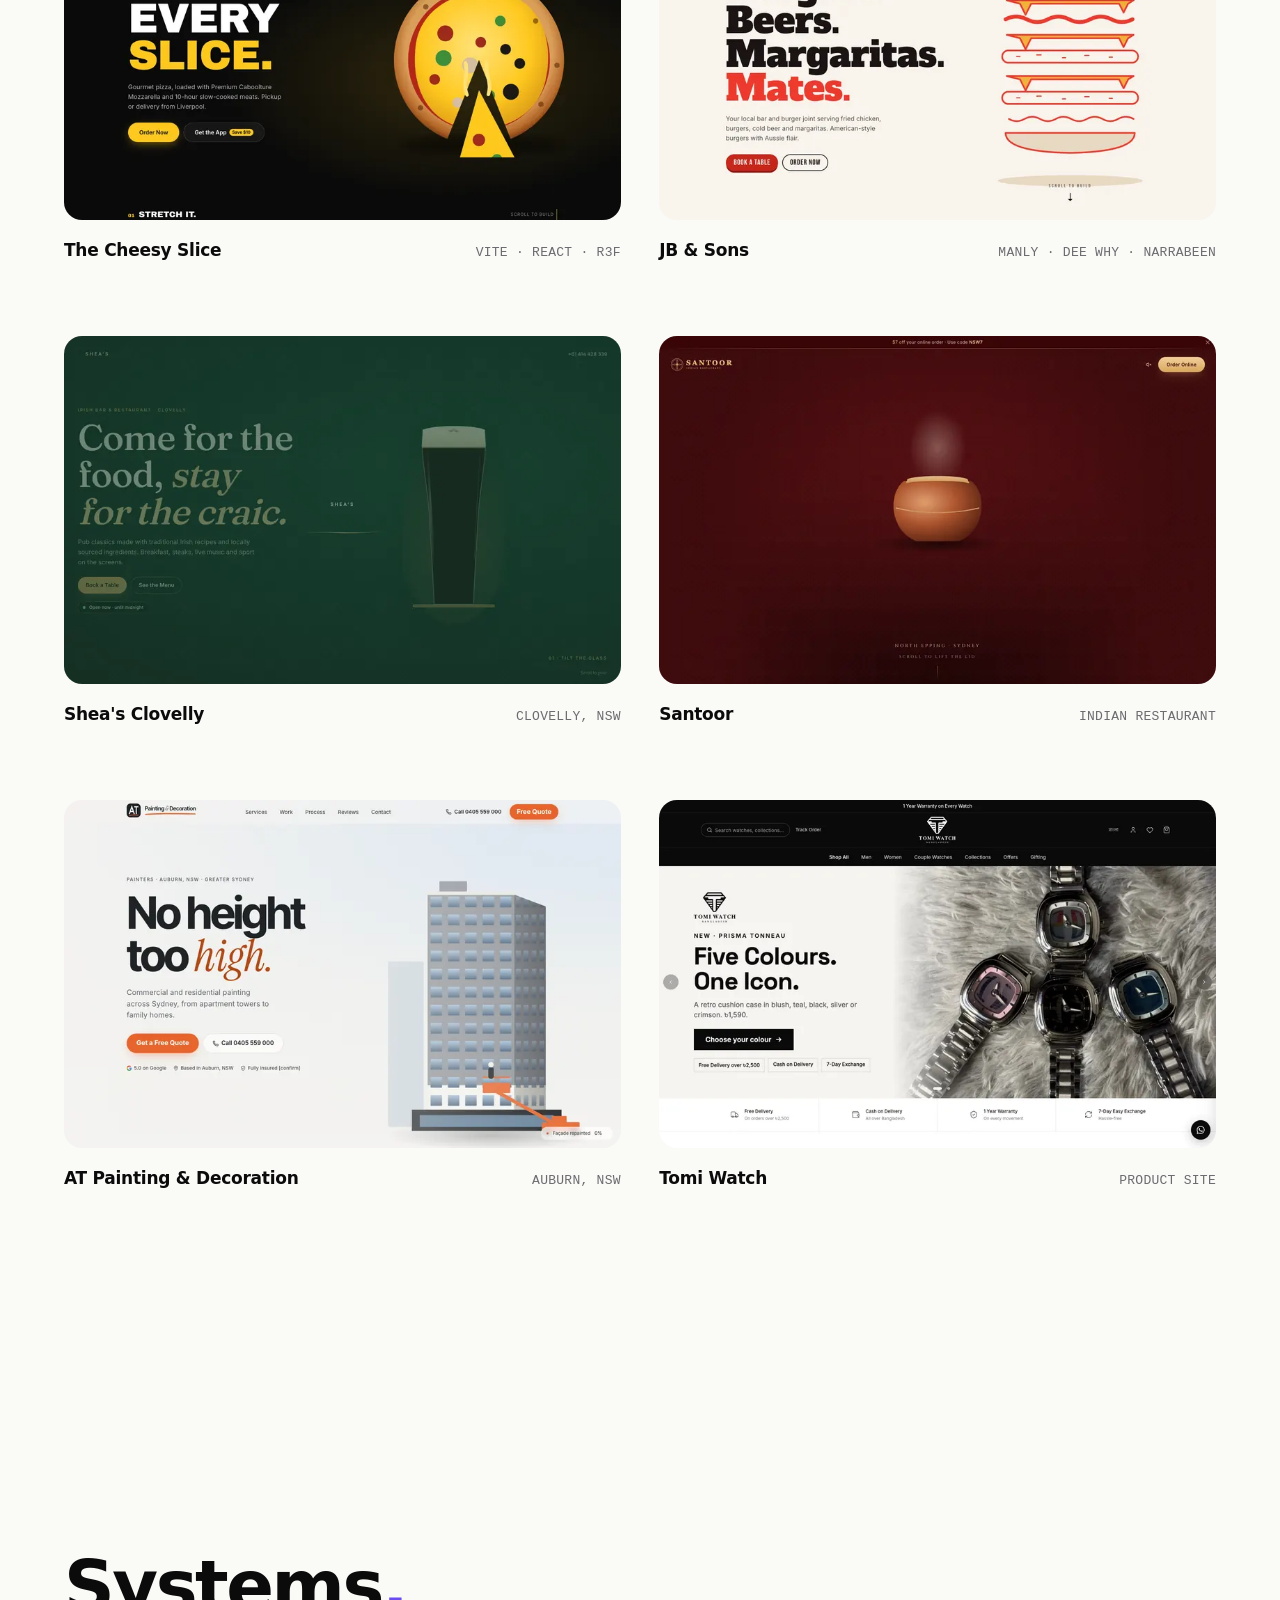
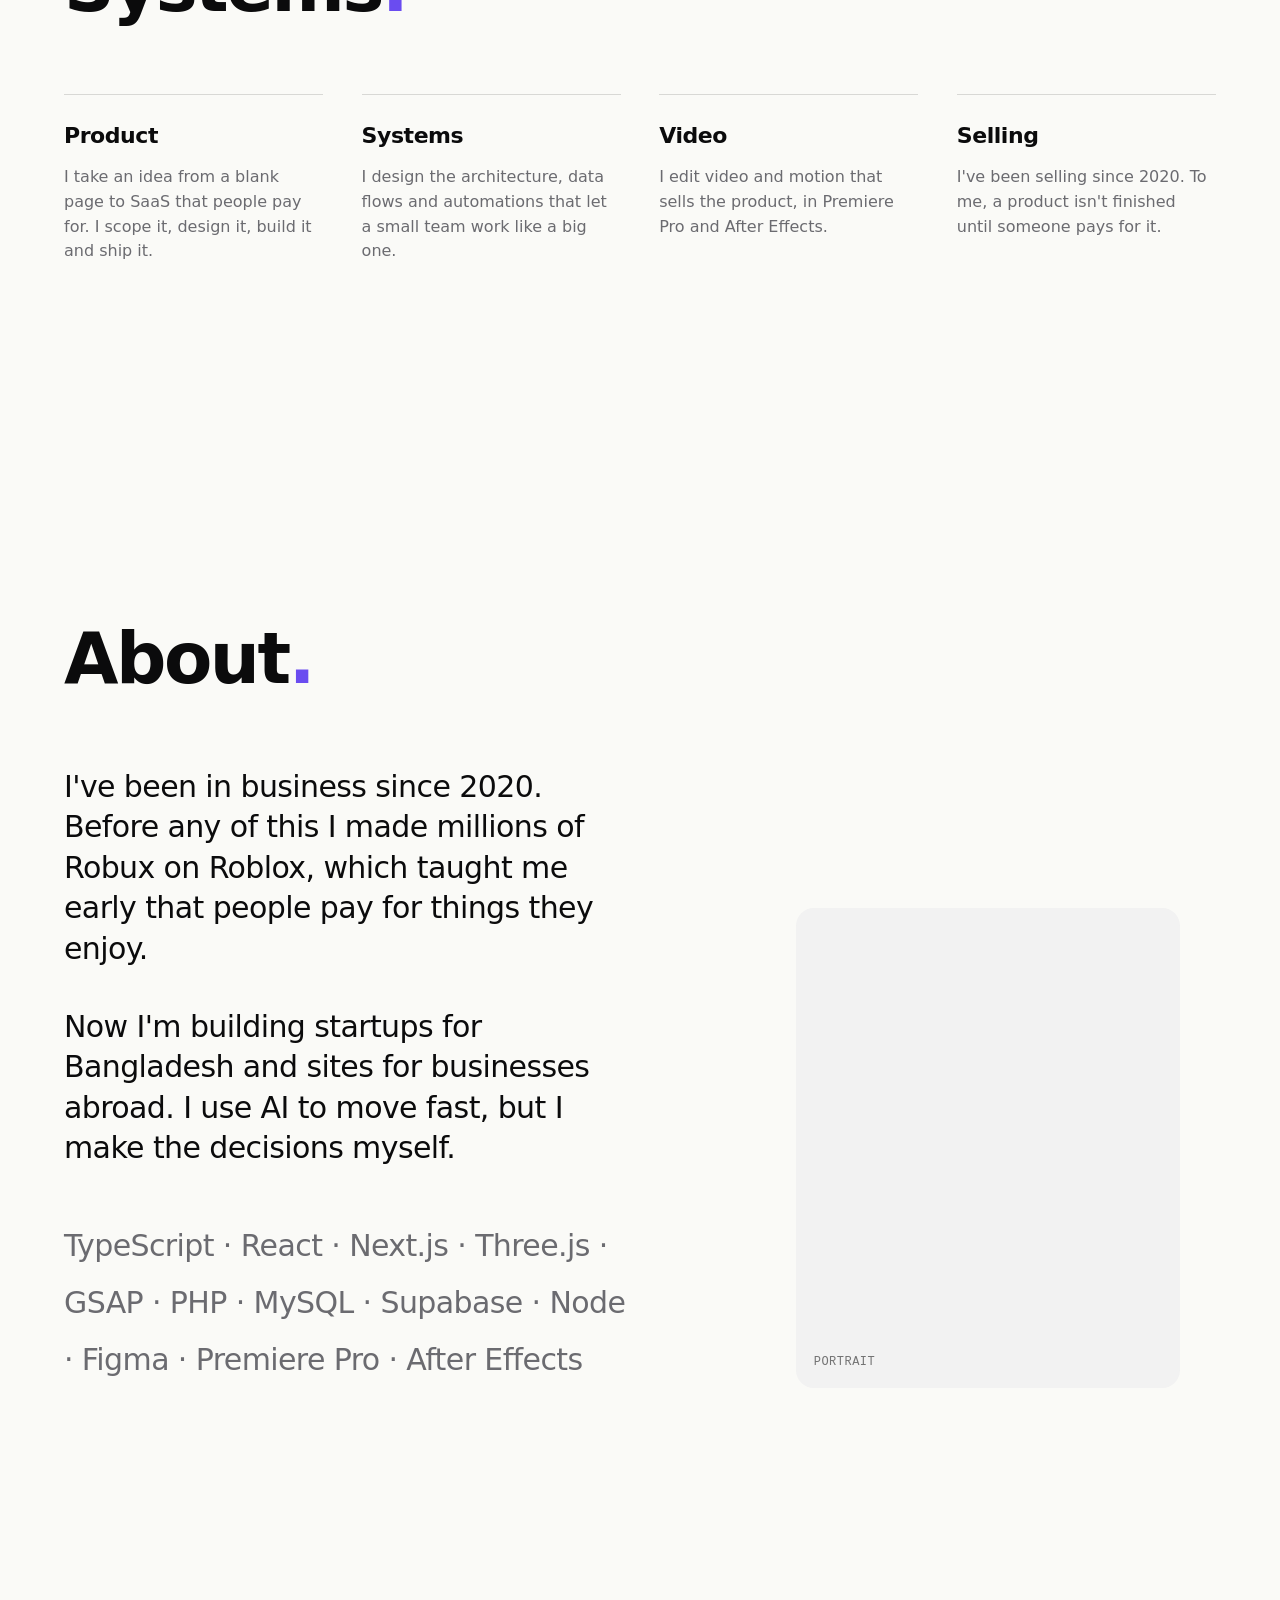
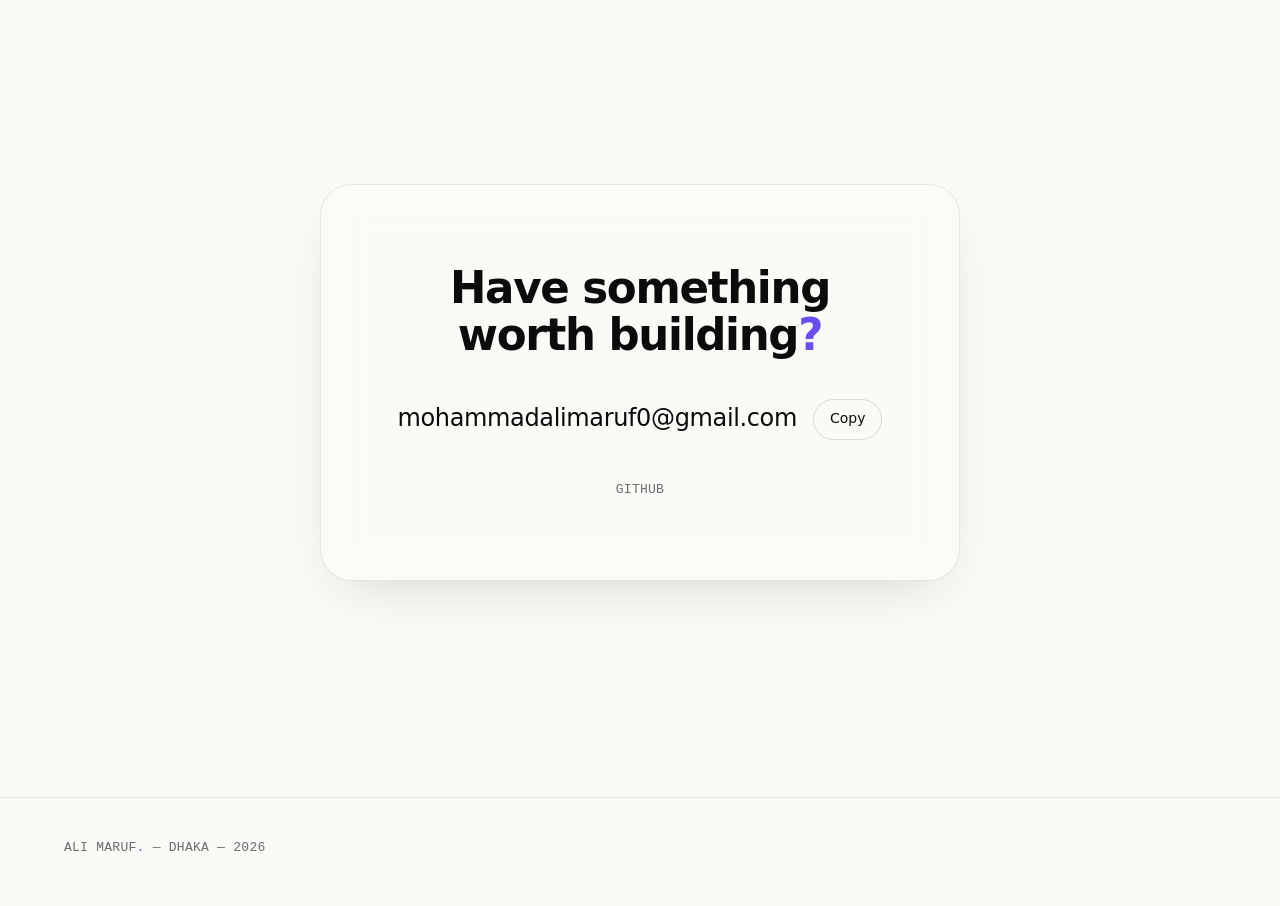
==== commit 61e25b7b: "Set contact email Co-Authored-By: Claude Opus 5.5 <noreply@anthropic.com>" ====
--- a/index.html
+++ b/index.html
@@ -212,9 +212,8 @@
       <div class="contact-card glass reveal">
         <h2 id="contact-title">Have something worth building<span class="dot">?</span></h2>
         <div class="email-row">
-          <!-- TODO: set your email in both places below -->
-          <a class="email link" href="mailto:hello@example.com">hello@example.com</a>
-          <button class="pill" type="button" data-copy="hello@example.com">Copy</button>
+          <a class="email link" href="mailto:mohammadalimaruf0@gmail.com">mohammadalimaruf0@gmail.com</a>
+          <button class="pill" type="button" data-copy="mohammadalimaruf0@gmail.com">Copy</button>
         </div>
         <div class="socials mono">
           <a href="https://github.com/ali-maruf" target="_blank" rel="noopener">GitHub</a>
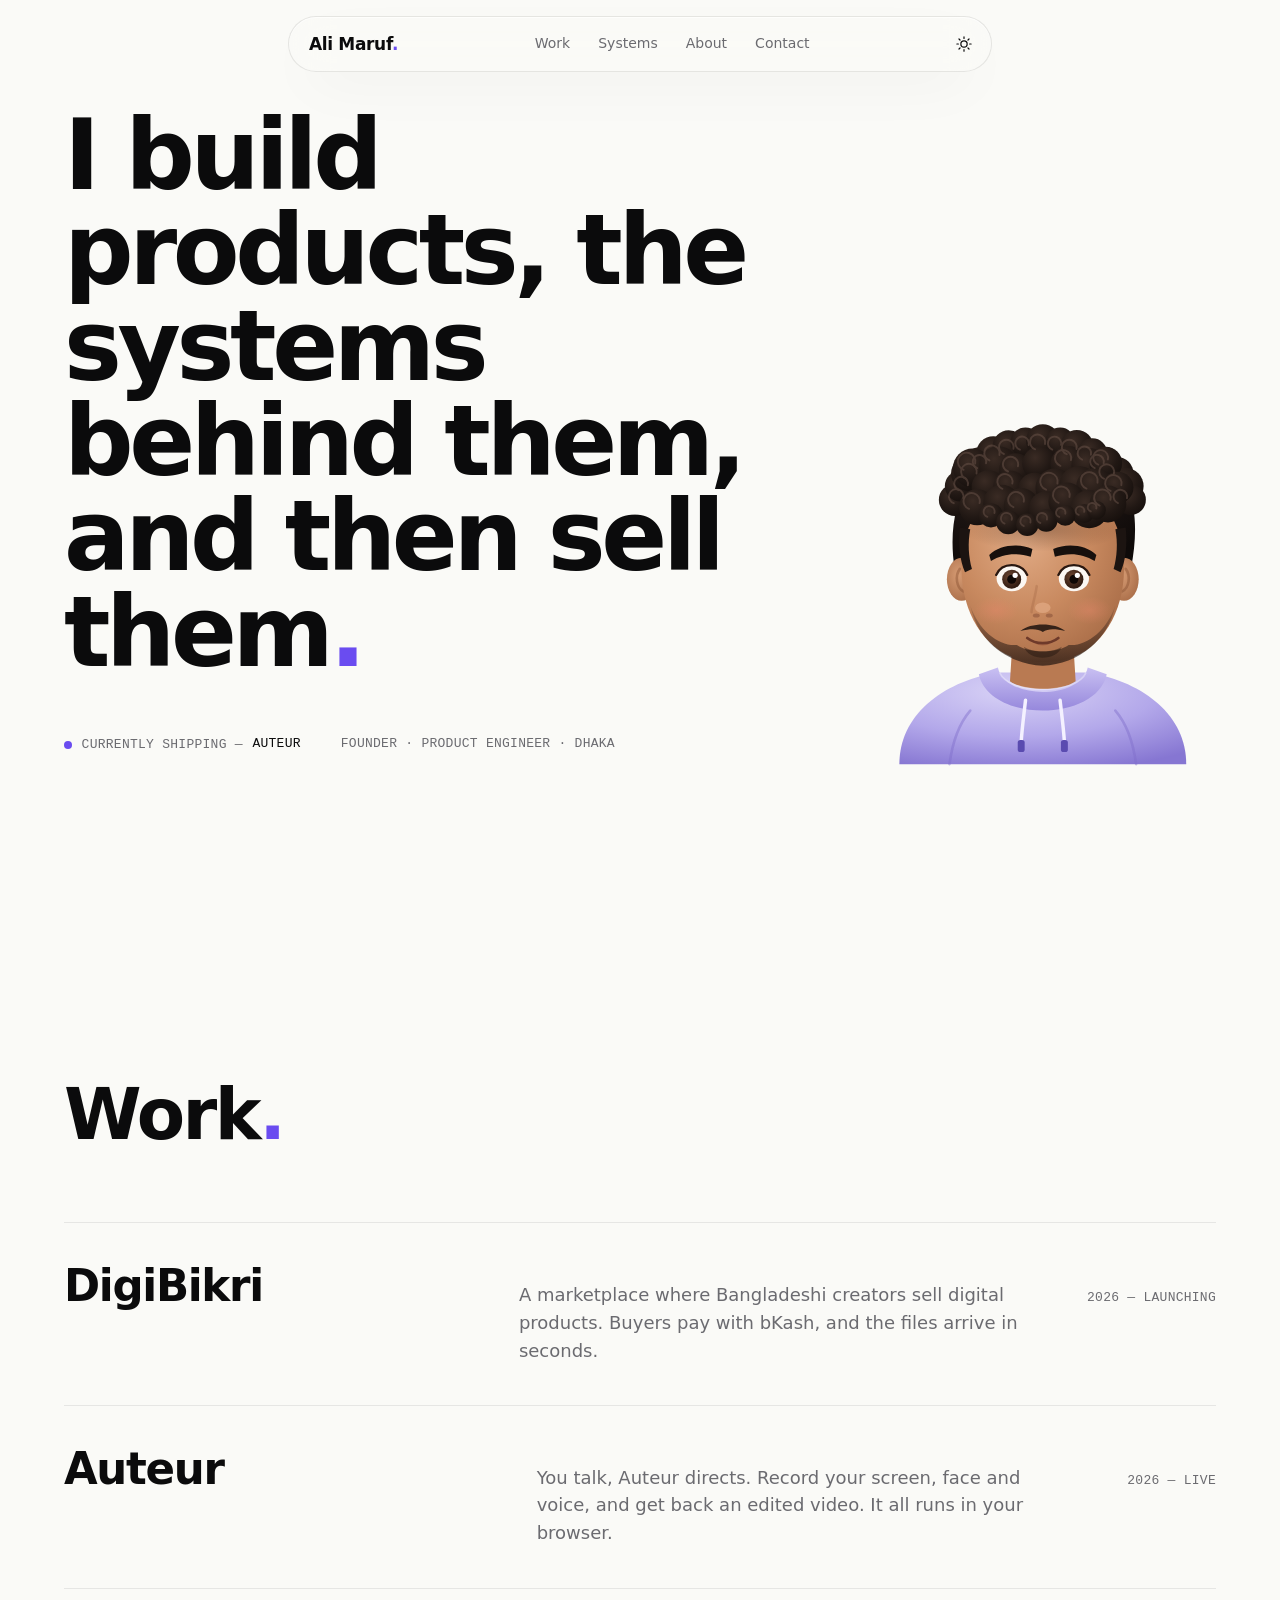
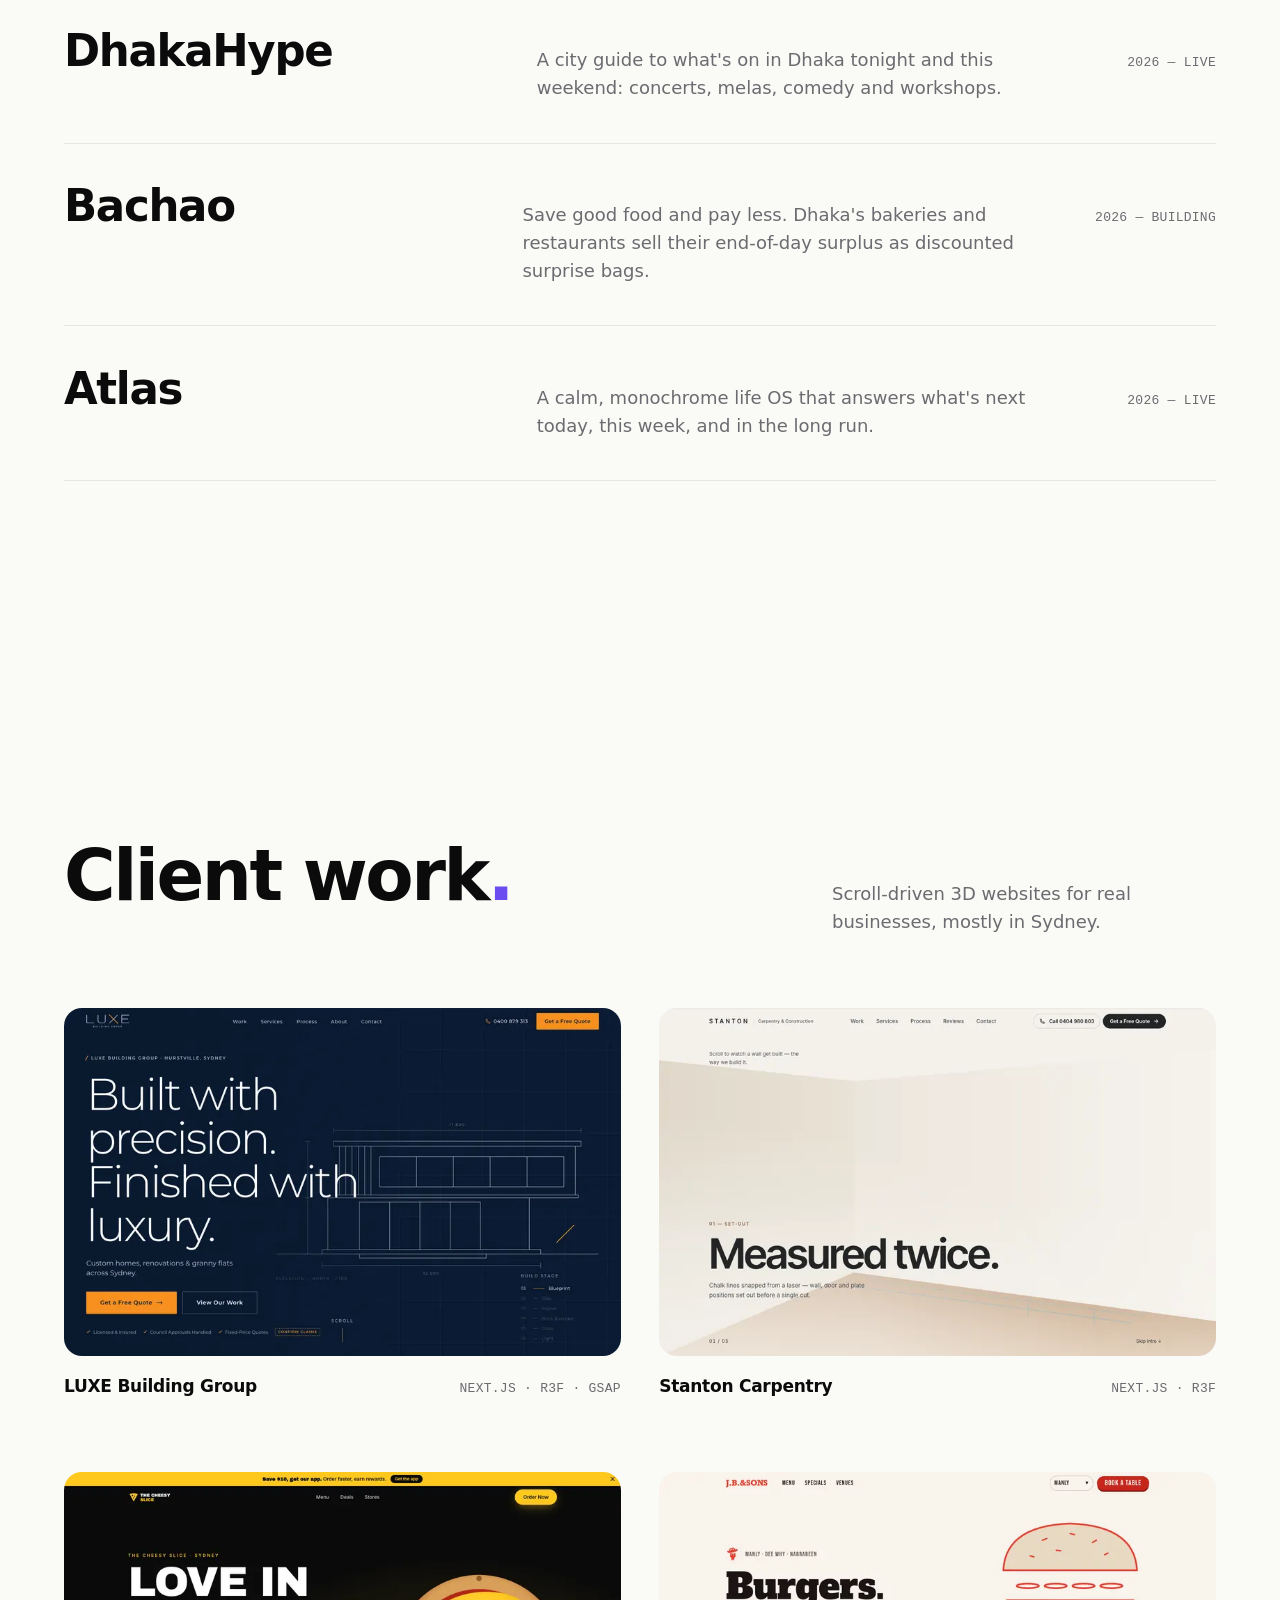
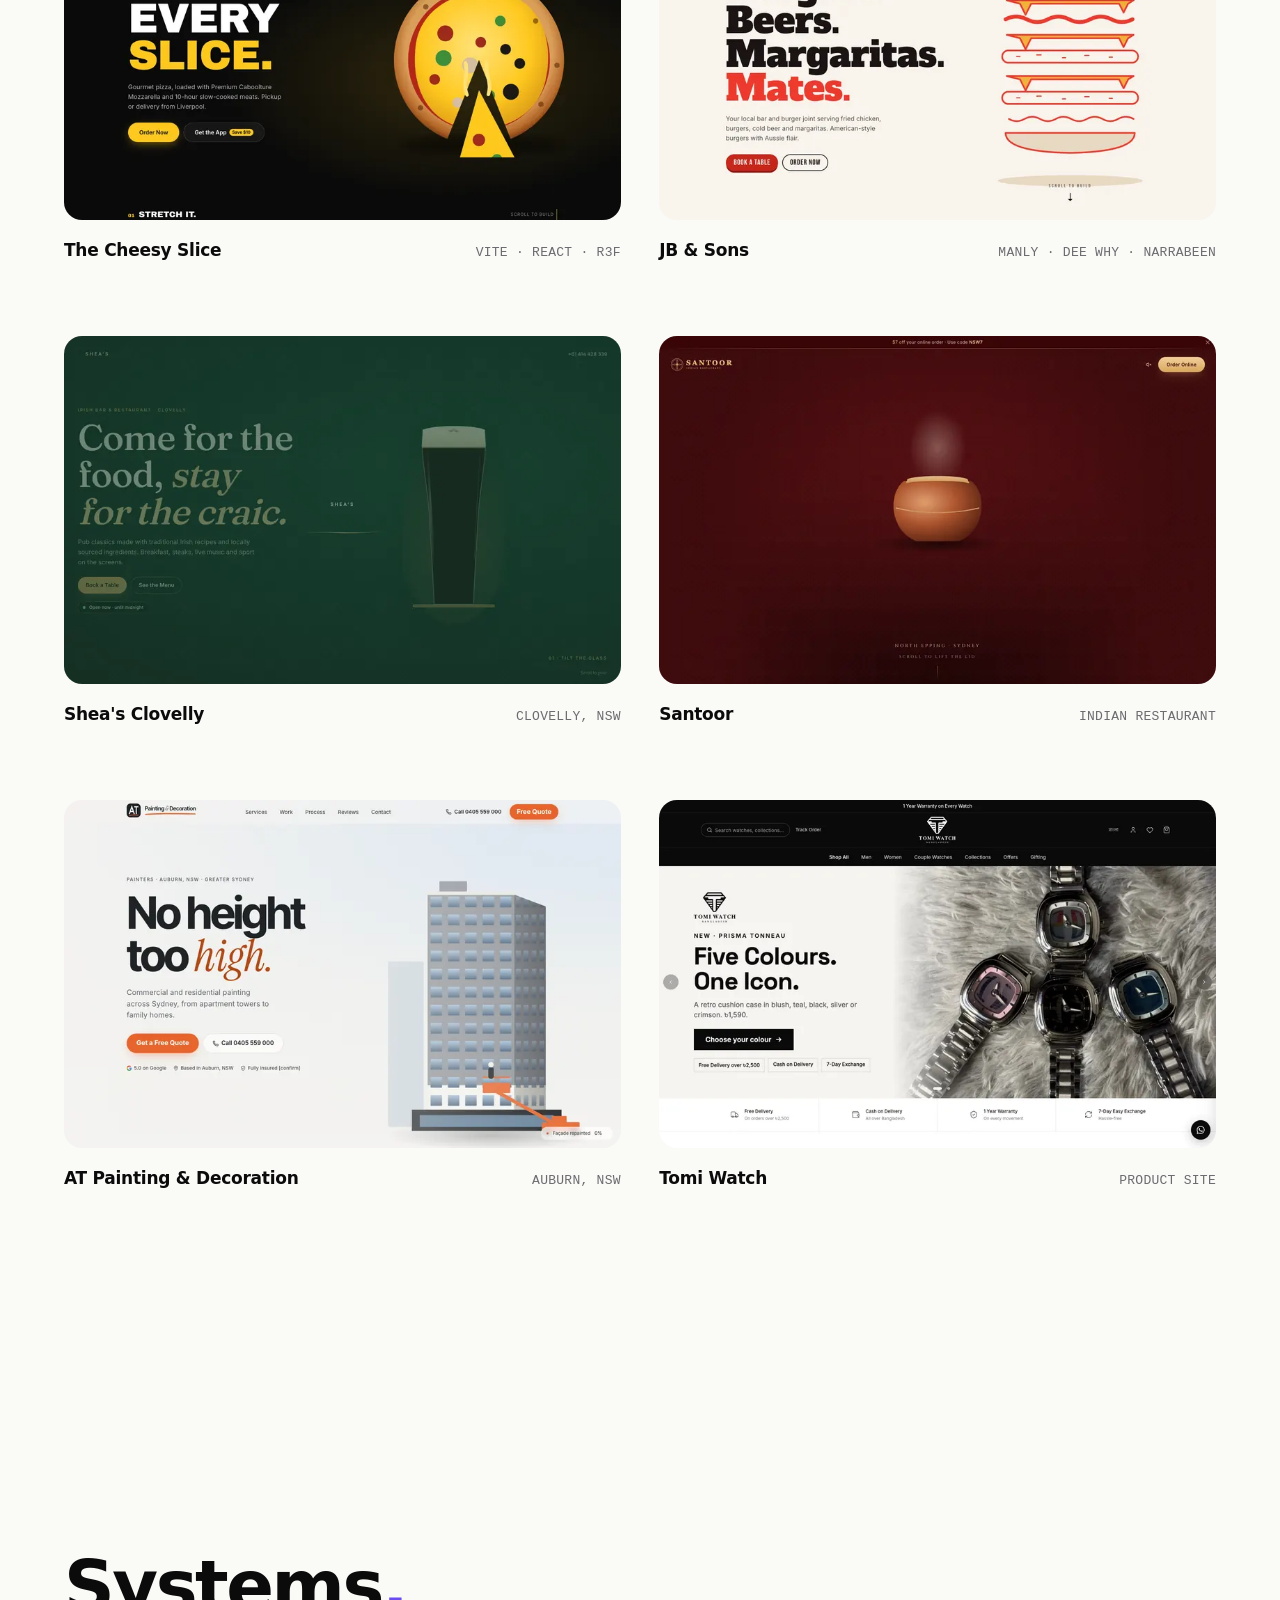
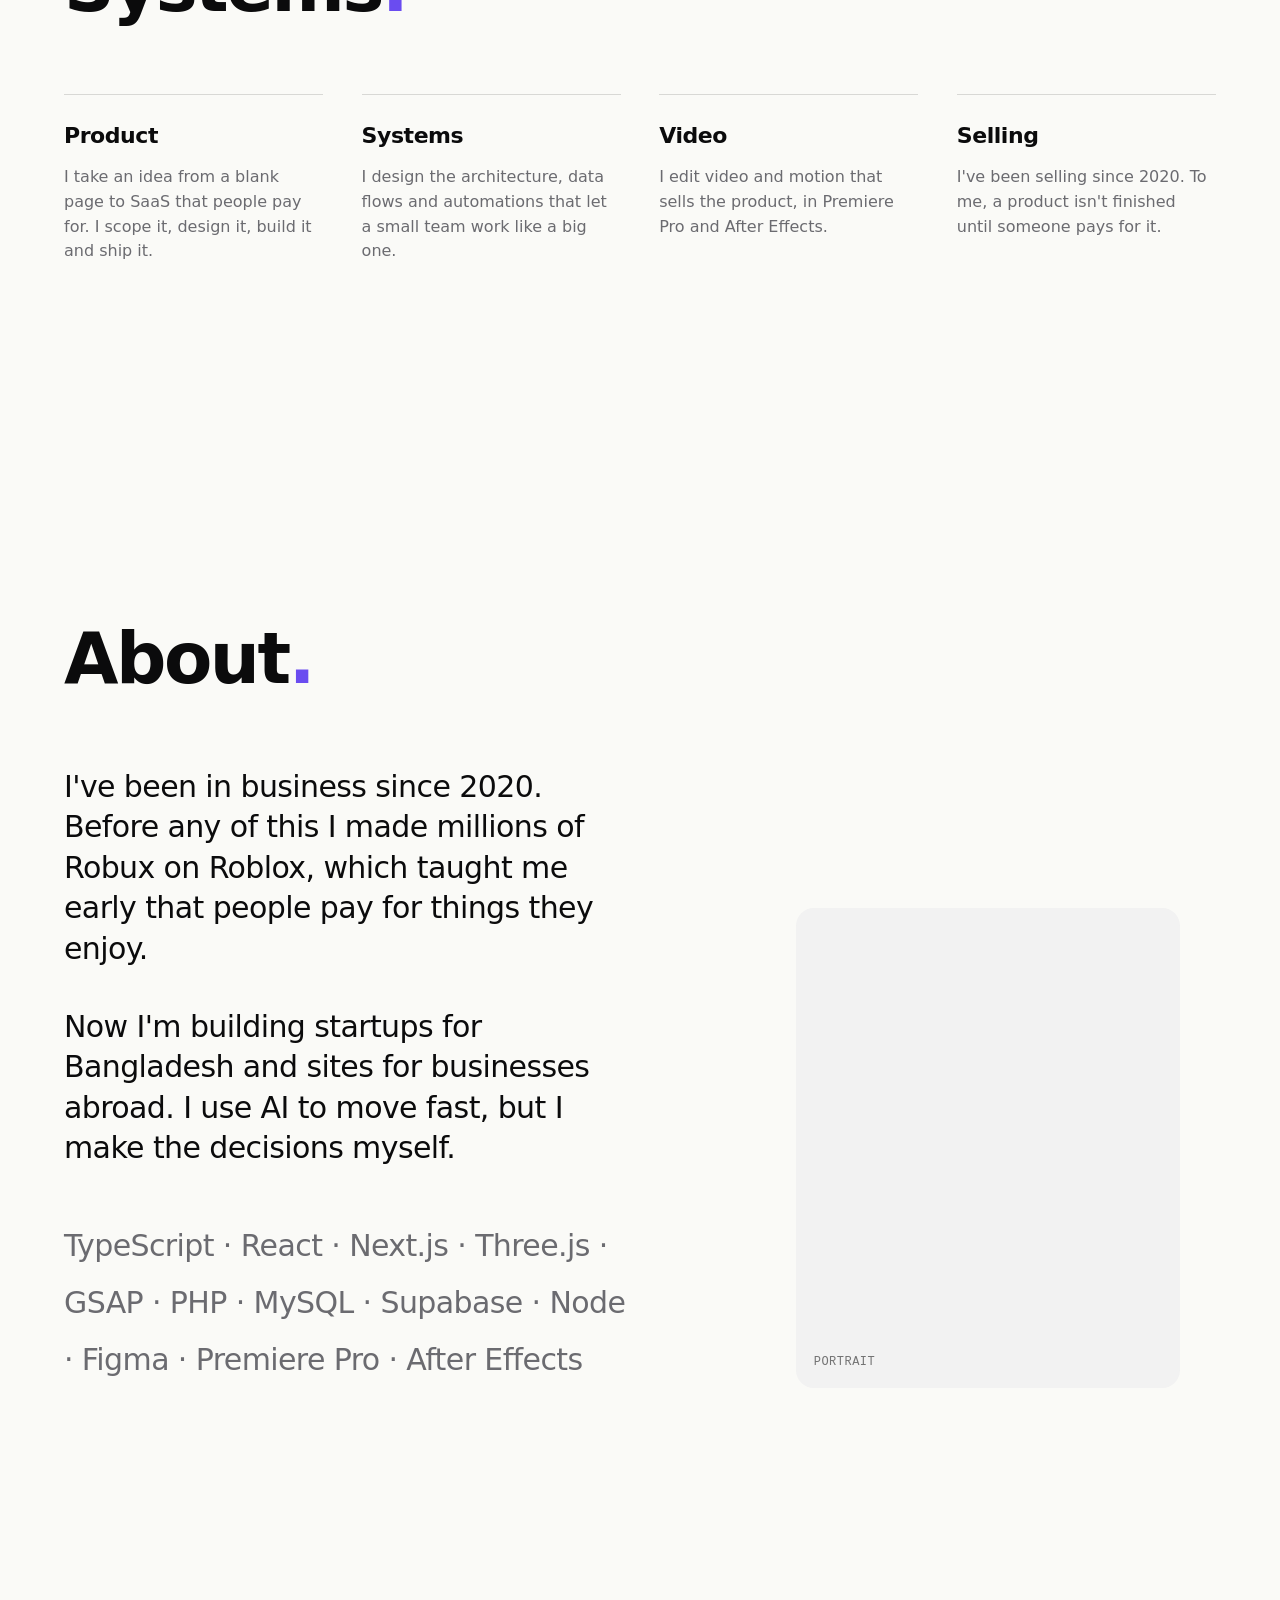
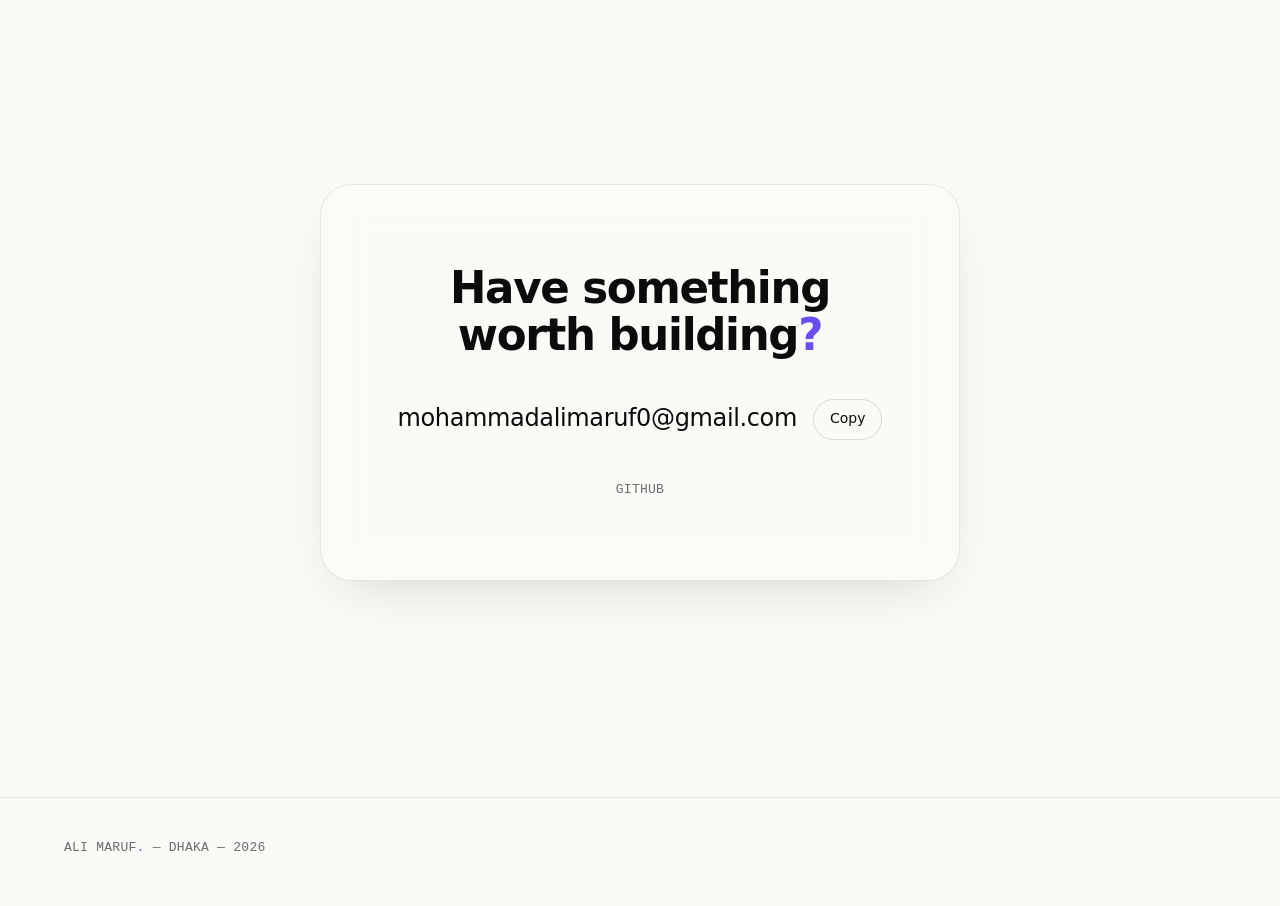
==== commit c0817367: "Add 3D-style mascot to the hero Inline SVG Memoji-style portrait in a hoodie. Breathes, blinks, and " ====
--- a/index.html
+++ b/index.html
@@ -54,6 +54,135 @@
 
     <!-- Hero -->
     <section class="hero wrap" aria-label="Introduction">
+      <figure class="mascot reveal" aria-hidden="true">
+        <svg viewBox="0 0 400 440" xmlns="http://www.w3.org/2000/svg">
+          <defs>
+            <radialGradient id="m-skin" cx="38%" cy="32%" r="75%">
+              <stop offset="0" stop-color="#E2AC86"/>
+              <stop offset=".55" stop-color="#C8895F"/>
+              <stop offset="1" stop-color="#A86C47"/>
+            </radialGradient>
+            <linearGradient id="m-neck" x1="0" y1="0" x2="0" y2="1">
+              <stop offset="0" stop-color="#94593A"/>
+              <stop offset=".6" stop-color="#B97A52"/>
+            </linearGradient>
+            <radialGradient id="m-ear" cx="40%" cy="40%" r="70%">
+              <stop offset="0" stop-color="#D79C74"/>
+              <stop offset="1" stop-color="#A86C47"/>
+            </radialGradient>
+            <radialGradient id="m-hair" cx="40%" cy="25%" r="80%">
+              <stop offset="0" stop-color="#3B2C26"/>
+              <stop offset=".5" stop-color="#1E1613"/>
+              <stop offset="1" stop-color="#0E0A09"/>
+            </radialGradient>
+            <radialGradient id="m-curl" cx="38%" cy="32%" r="72%">
+              <stop offset="0" stop-color="#3A2B24"/>
+              <stop offset=".65" stop-color="#211814"/>
+              <stop offset="1" stop-color="#17100D"/>
+            </radialGradient>
+            <radialGradient id="m-hood" cx="40%" cy="20%" r="90%">
+              <stop offset="0" stop-color="#D9D3F6"/>
+              <stop offset=".55" stop-color="#B3A8EA"/>
+              <stop offset="1" stop-color="#8676D2"/>
+            </radialGradient>
+            <linearGradient id="m-band" x1="0" y1="0" x2="0" y2="1">
+              <stop offset="0" stop-color="#C9C0F2"/>
+              <stop offset="1" stop-color="#9688DC"/>
+            </linearGradient>
+            <radialGradient id="m-iris" cx="40%" cy="35%" r="70%">
+              <stop offset="0" stop-color="#6B4530"/>
+              <stop offset="1" stop-color="#2A170E"/>
+            </radialGradient>
+            <radialGradient id="m-blush" cx="50%" cy="50%" r="50%">
+              <stop offset="0" stop-color="#E5876A" stop-opacity=".45"/>
+              <stop offset="1" stop-color="#E5876A" stop-opacity="0"/>
+            </radialGradient>
+            <radialGradient id="m-shade" cx="50%" cy="50%" r="50%">
+              <stop offset="0" stop-color="#3A1E10" stop-opacity=".32"/>
+              <stop offset="1" stop-color="#3A1E10" stop-opacity="0"/>
+            </radialGradient>
+            <linearGradient id="m-beard" gradientUnits="userSpaceOnUse" x1="0" y1="246" x2="0" y2="326">
+              <stop offset="0" stop-color="#241712" stop-opacity="0"/>
+              <stop offset=".45" stop-color="#241712" stop-opacity=".38"/>
+              <stop offset="1" stop-color="#1E130F" stop-opacity=".7"/>
+            </linearGradient>
+          </defs>
+
+          <g class="m-body">
+            <!-- Hoodie -->
+            <path d="M34 440 C 34 384 82 346 146 334 L 254 334 C 318 346 366 384 366 440 Z" fill="url(#m-hood)"/>
+            <path d="M92 440 C 96 410 104 392 116 378" fill="none" stroke="#7E6ECB" stroke-width="3" stroke-linecap="round" opacity=".45"/>
+            <path d="M308 440 C 304 410 296 392 284 378" fill="none" stroke="#7E6ECB" stroke-width="3" stroke-linecap="round" opacity=".45"/>
+            <!-- Neck -->
+            <path d="M166 280 L 234 280 L 238 344 C 222 356 178 356 162 344 Z" fill="url(#m-neck)"/>
+            <!-- Hood band -->
+            <path d="M126 336 C 138 392 262 392 274 336 L 252 328 C 244 366 156 366 148 328 Z" fill="url(#m-band)"/>
+            <path d="M150 334 C 160 360 240 360 250 334" fill="none" stroke="#FFFFFF" stroke-opacity=".35" stroke-width="2"/>
+            <!-- Drawstrings -->
+            <path d="M180 366 C 178 384 176 398 175 414" fill="none" stroke="#F4F1FF" stroke-width="4" stroke-linecap="round"/>
+            <path d="M220 366 C 222 384 224 398 225 414" fill="none" stroke="#F4F1FF" stroke-width="4" stroke-linecap="round"/>
+            <rect x="171" y="412" width="8" height="14" rx="3" fill="#5A4BB0"/>
+            <rect x="221" y="412" width="8" height="14" rx="3" fill="#5A4BB0"/>
+          </g>
+
+          <g class="m-head">
+            <!-- Back hair -->
+            <path d="M98 214 C 88 150 108 94 162 76 C 194 64 238 66 266 84 C 304 106 314 152 302 214 Z" fill="url(#m-hair)"/>
+            <!-- Ears -->
+            <ellipse cx="106" cy="226" rx="17" ry="25" fill="url(#m-ear)"/>
+            <ellipse cx="294" cy="226" rx="17" ry="25" fill="url(#m-ear)"/>
+            <path d="M104 214 C 98 222 100 236 108 240" fill="none" stroke="#8E5536" stroke-width="3" stroke-linecap="round" opacity=".5"/>
+            <path d="M296 214 C 302 222 300 236 292 240" fill="none" stroke="#8E5536" stroke-width="3" stroke-linecap="round" opacity=".5"/>
+            <!-- Face -->
+            <path d="M200 110 C 262 110 294 154 294 214 C 294 264 268 306 230 318 C 214 323 186 323 170 318 C 132 306 106 264 106 214 C 106 154 138 110 200 110 Z" fill="url(#m-skin)"/>
+            <!-- Hair shadow on forehead -->
+            <ellipse cx="200" cy="168" rx="92" ry="26" fill="url(#m-shade)"/>
+            <!-- Cheeks -->
+            <ellipse cx="146" cy="262" rx="26" ry="16" fill="url(#m-blush)"/>
+            <ellipse cx="254" cy="262" rx="26" ry="16" fill="url(#m-blush)"/>
+            <!-- Beard -->
+            <path d="M116 256 C 124 296 158 324 200 326 C 242 324 276 296 284 256 C 274 286 250 304 230 302 C 216 312 184 312 170 302 C 150 304 126 286 116 256 Z" fill="url(#m-beard)"/>
+            <path d="M178 304 C 184 321 216 321 222 304 C 212 311 188 311 178 304 Z" fill="#1A100C" opacity=".4"/>
+            <!-- Nose -->
+            <path d="M193 234 C 191 248 187 258 187 264" fill="none" stroke="#9A5F3E" stroke-width="3" stroke-linecap="round" opacity=".3"/>
+            <ellipse cx="200" cy="259" rx="9" ry="6" fill="#E9B590" opacity=".55"/>
+            <ellipse cx="192.5" cy="268" rx="4" ry="2.4" fill="#7A4430" opacity=".45"/>
+            <ellipse cx="207.5" cy="268" rx="4" ry="2.4" fill="#7A4430" opacity=".45"/>
+            <!-- Mustache + mouth -->
+            <path d="M174 286 C 186 276 214 276 226 286 C 214 283 206 283 200 287 C 194 283 186 283 174 286 Z" fill="#1E130F" opacity=".85"/>
+            <path d="M187 297 C 195 305 205 305 213 297 C 205 301 195 301 187 297 Z" fill="#A45C42" opacity=".55"/>
+            <path d="M182 294 C 192 302 208 302 218 294" fill="none" stroke="#6E3A2A" stroke-width="3.2" stroke-linecap="round"/>
+            <!-- Brows -->
+            <path d="M138 198 C 150 186 172 184 188 191 L 186 200 C 170 195 154 196 140 205 Z" fill="#17100D"/>
+            <path d="M262 198 C 250 186 228 184 212 191 L 214 200 C 230 195 246 196 260 205 Z" fill="#17100D"/>
+            <!-- Eyes -->
+            <g class="m-eye">
+              <ellipse cx="164" cy="225" rx="17.5" ry="15" fill="#FBF7F2"/>
+              <g class="m-pupil">
+                <circle cx="164" cy="226" r="11" fill="url(#m-iris)"/>
+                <circle cx="164" cy="226" r="5.2" fill="#0F0805"/>
+                <circle cx="168" cy="221.5" r="3" fill="#FFFFFF"/>
+              </g>
+              <path d="M146 221 C 153 206 175 206 182 221" fill="none" stroke="#2A1810" stroke-width="2.6" stroke-linecap="round"/>
+            </g>
+            <g class="m-eye">
+              <ellipse cx="236" cy="225" rx="17.5" ry="15" fill="#FBF7F2"/>
+              <g class="m-pupil">
+                <circle cx="236" cy="226" r="11" fill="url(#m-iris)"/>
+                <circle cx="236" cy="226" r="5.2" fill="#0F0805"/>
+                <circle cx="240" cy="221.5" r="3" fill="#FFFFFF"/>
+              </g>
+              <path d="M218 221 C 225 206 247 206 254 221" fill="none" stroke="#2A1810" stroke-width="2.6" stroke-linecap="round"/>
+            </g>
+            <!-- Curls -->
+            <g class="m-hair">
+              <path d="M104 166 C 102 186 104 204 110 218 L 118 214 C 114 200 113 184 116 168 Z" fill="#1C1411"/>
+              <path d="M296 166 C 298 186 296 204 290 218 L 282 214 C 286 200 287 184 284 168 Z" fill="#1C1411"/>
+              <g fill="url(#m-curl)"><circle cx="98.3" cy="134.1" r="18.6"/><circle cx="104.4" cy="118.2" r="17.8"/><circle cx="114.1" cy="103.6" r="20.3"/><circle cx="127.0" cy="90.7" r="17.4"/><circle cx="142.7" cy="80.2" r="19.7"/><circle cx="160.6" cy="72.4" r="18.8"/><circle cx="179.9" cy="67.6" r="17.3"/><circle cx="200.0" cy="66.0" r="19.5"/><circle cx="220.1" cy="67.6" r="17.2"/><circle cx="239.4" cy="72.4" r="19.2"/><circle cx="257.3" cy="80.2" r="17.3"/><circle cx="273.0" cy="90.7" r="17.5"/><circle cx="285.9" cy="103.6" r="19.1"/><circle cx="295.6" cy="118.2" r="21.1"/><circle cx="301.7" cy="134.1" r="17.6"/><circle cx="118.7" cy="97.3" r="22.7"/><circle cx="148.9" cy="95.0" r="22.9"/><circle cx="168.6" cy="99.6" r="19.4"/><circle cx="195.7" cy="92.2" r="19.5"/><circle cx="229.8" cy="92.8" r="20.9"/><circle cx="253.7" cy="94.7" r="20.7"/><circle cx="272.8" cy="91.6" r="19.0"/><circle cx="137.2" cy="119.3" r="19.6"/><circle cx="162.0" cy="119.5" r="19.5"/><circle cx="190.5" cy="122.0" r="19.2"/><circle cx="213.9" cy="120.3" r="22.4"/><circle cx="241.8" cy="117.9" r="22.9"/><circle cx="260.4" cy="119.2" r="21.8"/><circle cx="286.8" cy="119.9" r="18.2"/><circle cx="124.0" cy="142.6" r="20.9"/><circle cx="152.5" cy="138.1" r="21.5"/><circle cx="175.1" cy="140.8" r="20.3"/><circle cx="204.1" cy="144.4" r="20.4"/><circle cx="228.0" cy="135.6" r="21.5"/><circle cx="253.8" cy="144.9" r="22.1"/><circle cx="275.4" cy="138.9" r="21.3"/><circle cx="140.0" cy="152.0" r="14.0"/><circle cx="160.0" cy="160.0" r="14.0"/><circle cx="182.0" cy="163.0" r="13.0"/><circle cx="204.0" cy="158.0" r="13.0"/><circle cx="226.0" cy="152.0" r="12.0"/><circle cx="248.0" cy="150.0" r="11.0"/><circle cx="262.0" cy="146.0" r="11.0"/></g>
+              <g fill="none" stroke="#6B544A" stroke-width="2.2" stroke-linecap="round" opacity=".5"><path d="M97.0 138.0 a8.4 8.4 0 1 1 10.9 -5.9"/><path d="M102.8 122.9 a8.0 8.0 0 1 1 10.4 -5.6"/><path d="M111.5 110.1 a9.1 9.1 0 1 1 11.8 -6.4"/><path d="M124.1 97.3 a7.8 7.8 0 1 1 10.2 -5.5"/><path d="M138.3 88.5 a8.9 8.9 0 1 1 11.5 -6.2"/><path d="M155.0 81.0 a8.5 8.5 0 1 1 11.0 -5.9"/><path d="M173.5 76.0 a7.8 7.8 0 1 1 10.1 -5.4"/><path d="M191.2 75.6 a8.8 8.8 0 1 1 11.4 -6.2"/><path d="M211.0 75.9 a7.7 7.7 0 1 1 10.1 -5.4"/><path d="M227.8 81.2 a8.6 8.6 0 1 1 11.2 -6.0"/><path d="M245.6 87.5 a7.8 7.8 0 1 1 10.1 -5.5"/><path d="M260.2 97.3 a7.9 7.9 0 1 1 10.2 -5.5"/><path d="M271.1 109.7 a8.6 8.6 0 1 1 11.2 -6.0"/><path d="M278.5 123.8 a9.5 9.5 0 1 1 12.4 -6.7"/><path d="M287.1 137.8 a7.9 7.9 0 1 1 10.3 -5.5"/><path d="M108.4 99.3 a10.2 10.2 0 1 1 13.3 -7.2"/><path d="M159.8 101.3 a8.8 8.8 0 1 1 11.4 -6.1"/><path d="M220.4 94.7 a9.4 9.4 0 1 1 12.2 -6.6"/><path d="M264.2 93.3 a8.6 8.6 0 1 1 11.1 -6.0"/><path d="M153.3 121.3 a8.8 8.8 0 1 1 11.4 -6.1"/><path d="M203.8 122.3 a10.1 10.1 0 1 1 13.1 -7.0"/><path d="M250.6 121.1 a9.8 9.8 0 1 1 12.7 -6.9"/><path d="M114.6 144.5 a9.4 9.4 0 1 1 12.2 -6.6"/><path d="M166.0 142.6 a9.1 9.1 0 1 1 11.9 -6.4"/><path d="M218.3 137.5 a9.7 9.7 0 1 1 12.6 -6.8"/><path d="M265.8 140.8 a9.6 9.6 0 1 1 12.5 -6.7"/><path d="M135.8 153.7 a6.3 6.3 0 1 1 8.2 -4.4"/><path d="M155.8 161.5 a6.3 6.3 0 1 1 8.2 -4.4"/><path d="M178.1 164.4 a5.9 5.9 0 1 1 7.6 -4.1"/><path d="M197.2 160.9 a5.9 5.9 0 1 1 7.6 -4.1"/><path d="M219.0 153.9 a5.4 5.4 0 1 1 7.0 -3.8"/><path d="M241.5 151.5 a5.0 5.0 0 1 1 6.4 -3.5"/><path d="M255.5 147.5 a5.0 5.0 0 1 1 6.4 -3.5"/></g>
+            </g>
+        </svg>
+      </figure>
       <h1 class="reveal">I build products, the systems behind them, and then sell them<span class="dot">.</span></h1>
       <div class="hero-meta reveal" style="--delay:120ms">
         <p class="mono status">Currently shipping — <a class="link" href="/work/auteur/">Auteur</a></p>
--- a/assets/css/site.css
+++ b/assets/css/site.css
@@ -259,15 +259,77 @@
 .hero {
   min-height: 100vh;
   min-height: 100svh;
-  display: flex;
-  flex-direction: column;
-  justify-content: flex-end;
+  display: grid;
+  grid-template-columns: minmax(0, 1fr) auto;
+  grid-template-rows: auto auto;
+  align-content: end;
+  column-gap: clamp(1.5rem, 4vw, 4rem);
   padding-bottom: clamp(4rem, 16vh, 10rem);
 }
+.hero h1 { grid-column: 1; grid-row: 1; align-self: end; }
+.hero-meta { grid-column: 1; grid-row: 2; }
+
+/* Mascot */
+.mascot {
+  grid-column: 2;
+  grid-row: 1 / 3;
+  align-self: end;
+  width: clamp(220px, 27vw, 400px);
+  margin-bottom: -0.5rem;
+}
+.mascot svg {
+  display: block;
+  width: 100%;
+  height: auto;
+  overflow: visible;
+  animation: breathe 6s ease-in-out infinite;
+}
+.m-head {
+  transform-box: view-box;
+  transform-origin: 200px 330px;
+  transform: translateX(var(--hx, 0px)) rotate(var(--tilt, 0deg));
+  transition: transform 700ms var(--ease);
+}
+.m-pupil {
+  transform: translate(var(--px, 0px), var(--py, 0px));
+  transition: transform 400ms var(--ease);
+}
+.m-eye {
+  transform-box: fill-box;
+  transform-origin: center;
+  animation: blink 5.5s infinite;
+}
+:root[data-theme="dark"] .m-hair { filter: drop-shadow(0 -1px 1.5px rgba(255, 255, 255, 0.22)); }
+@keyframes breathe {
+  0%, 100% { transform: translateY(0); }
+  50% { transform: translateY(-6px); }
+}
+@keyframes blink {
+  0%, 93%, 100% { transform: scaleY(1); }
+  95% { transform: scaleY(0.08); }
+}
+
+@media (max-width: 900px) {
+  .hero { grid-template-columns: 1fr; grid-template-rows: auto auto auto; }
+  .mascot {
+    grid-column: 1;
+    grid-row: 1;
+    width: clamp(180px, 46vw, 260px);
+    margin: 0 0 1.5rem -0.5rem;
+  }
+  .hero { padding-top: 6.5rem; }
+  .hero h1 { grid-row: 2; }
+  .hero-meta { grid-row: 3; }
+}
+
+@media (max-width: 380px) {
+  .nav { padding-left: 1rem; gap: 0.25rem; }
+  .nav ul a { padding-inline: 0.5rem; }
+}
 
 .hero h1 {
   font-family: var(--font-display);
-  font-size: var(--step-hero);
+  font-size: clamp(3rem, 7.6vw, 7.5rem);
   font-weight: 600;
   letter-spacing: -0.045em;
   line-height: 0.98;
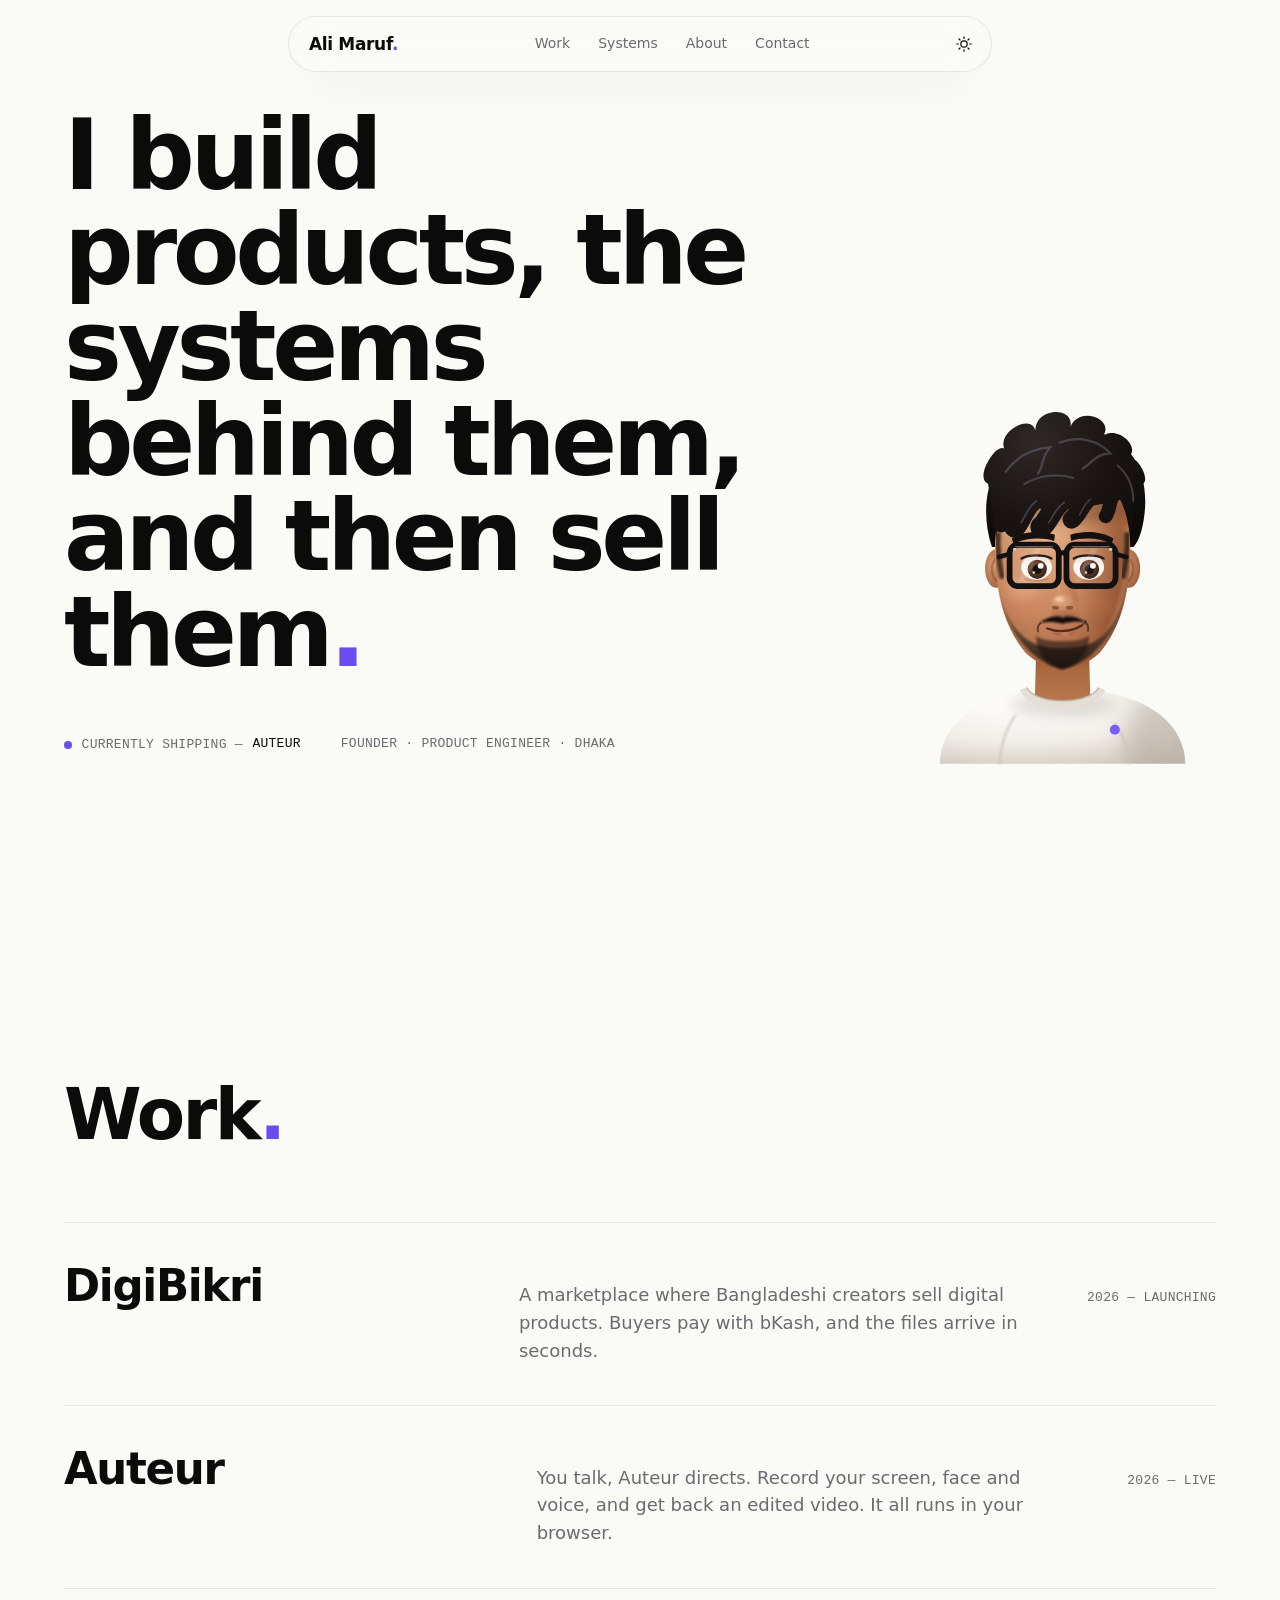
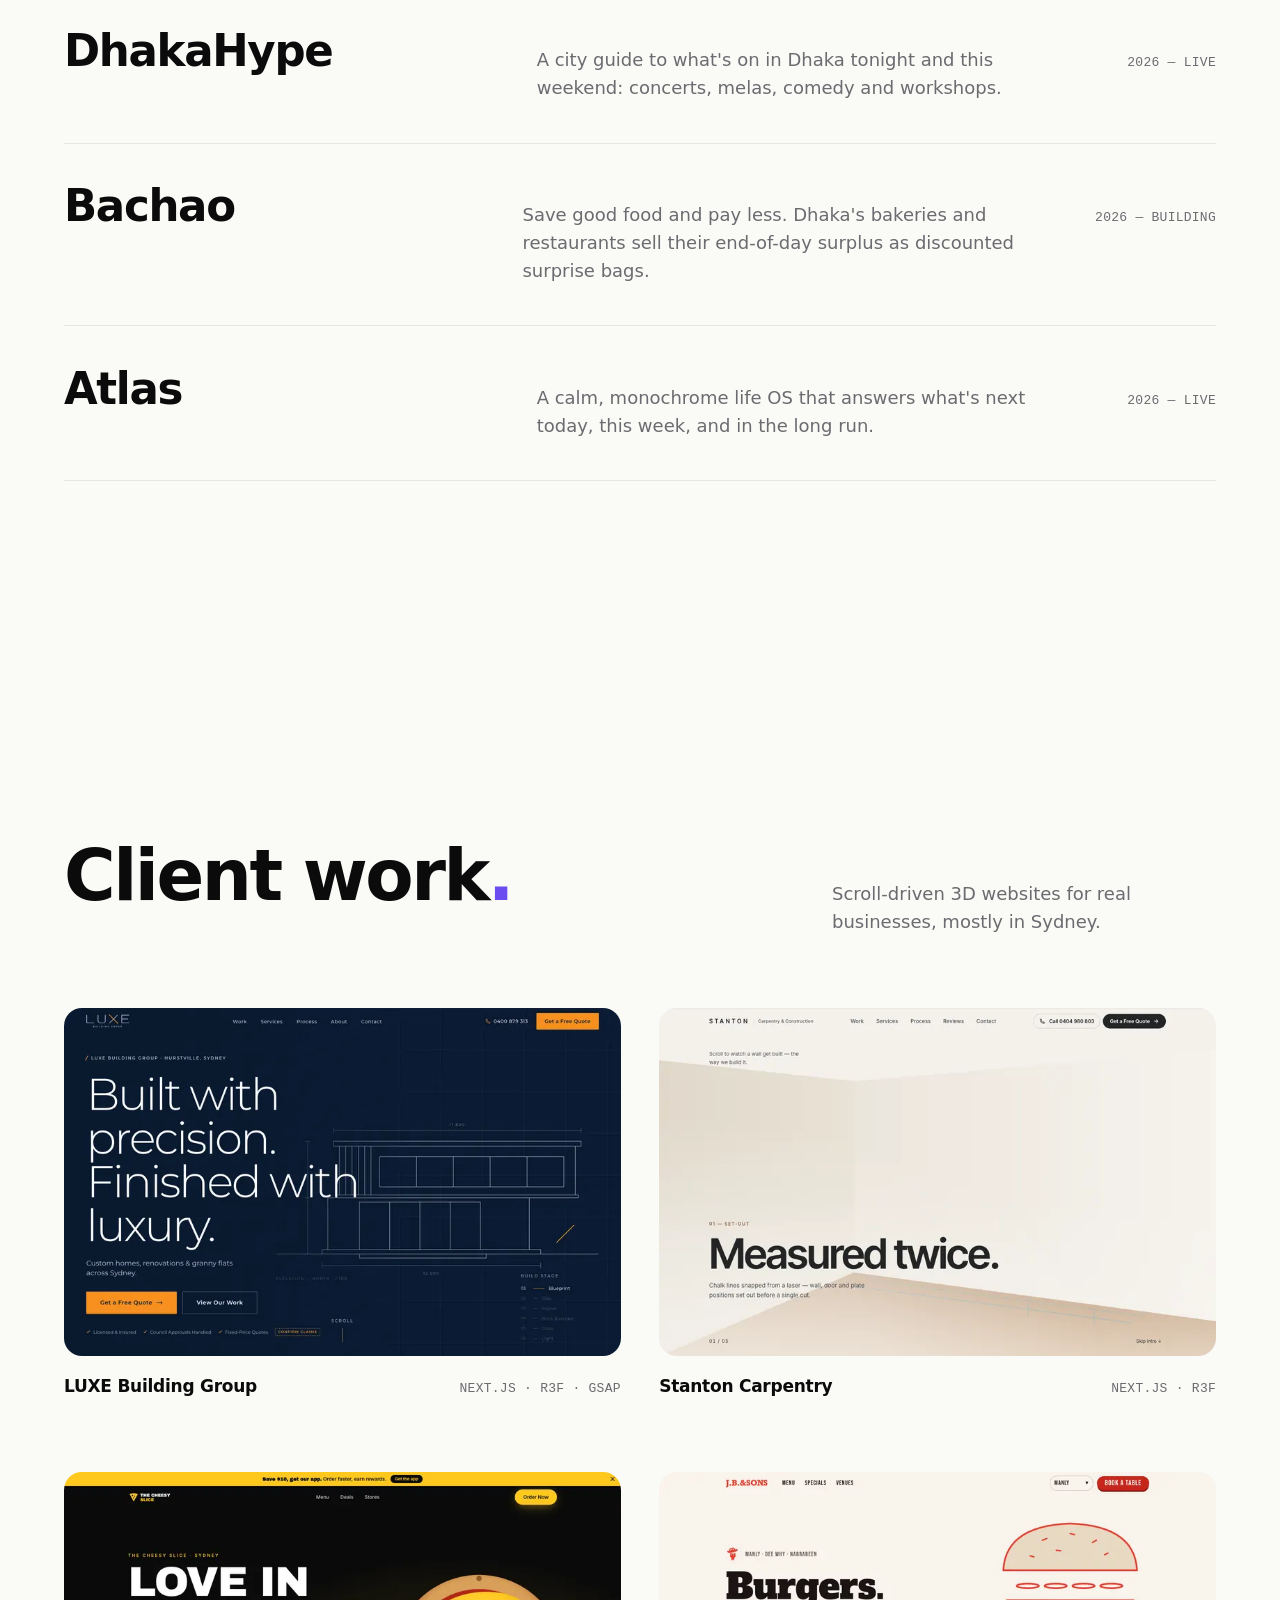
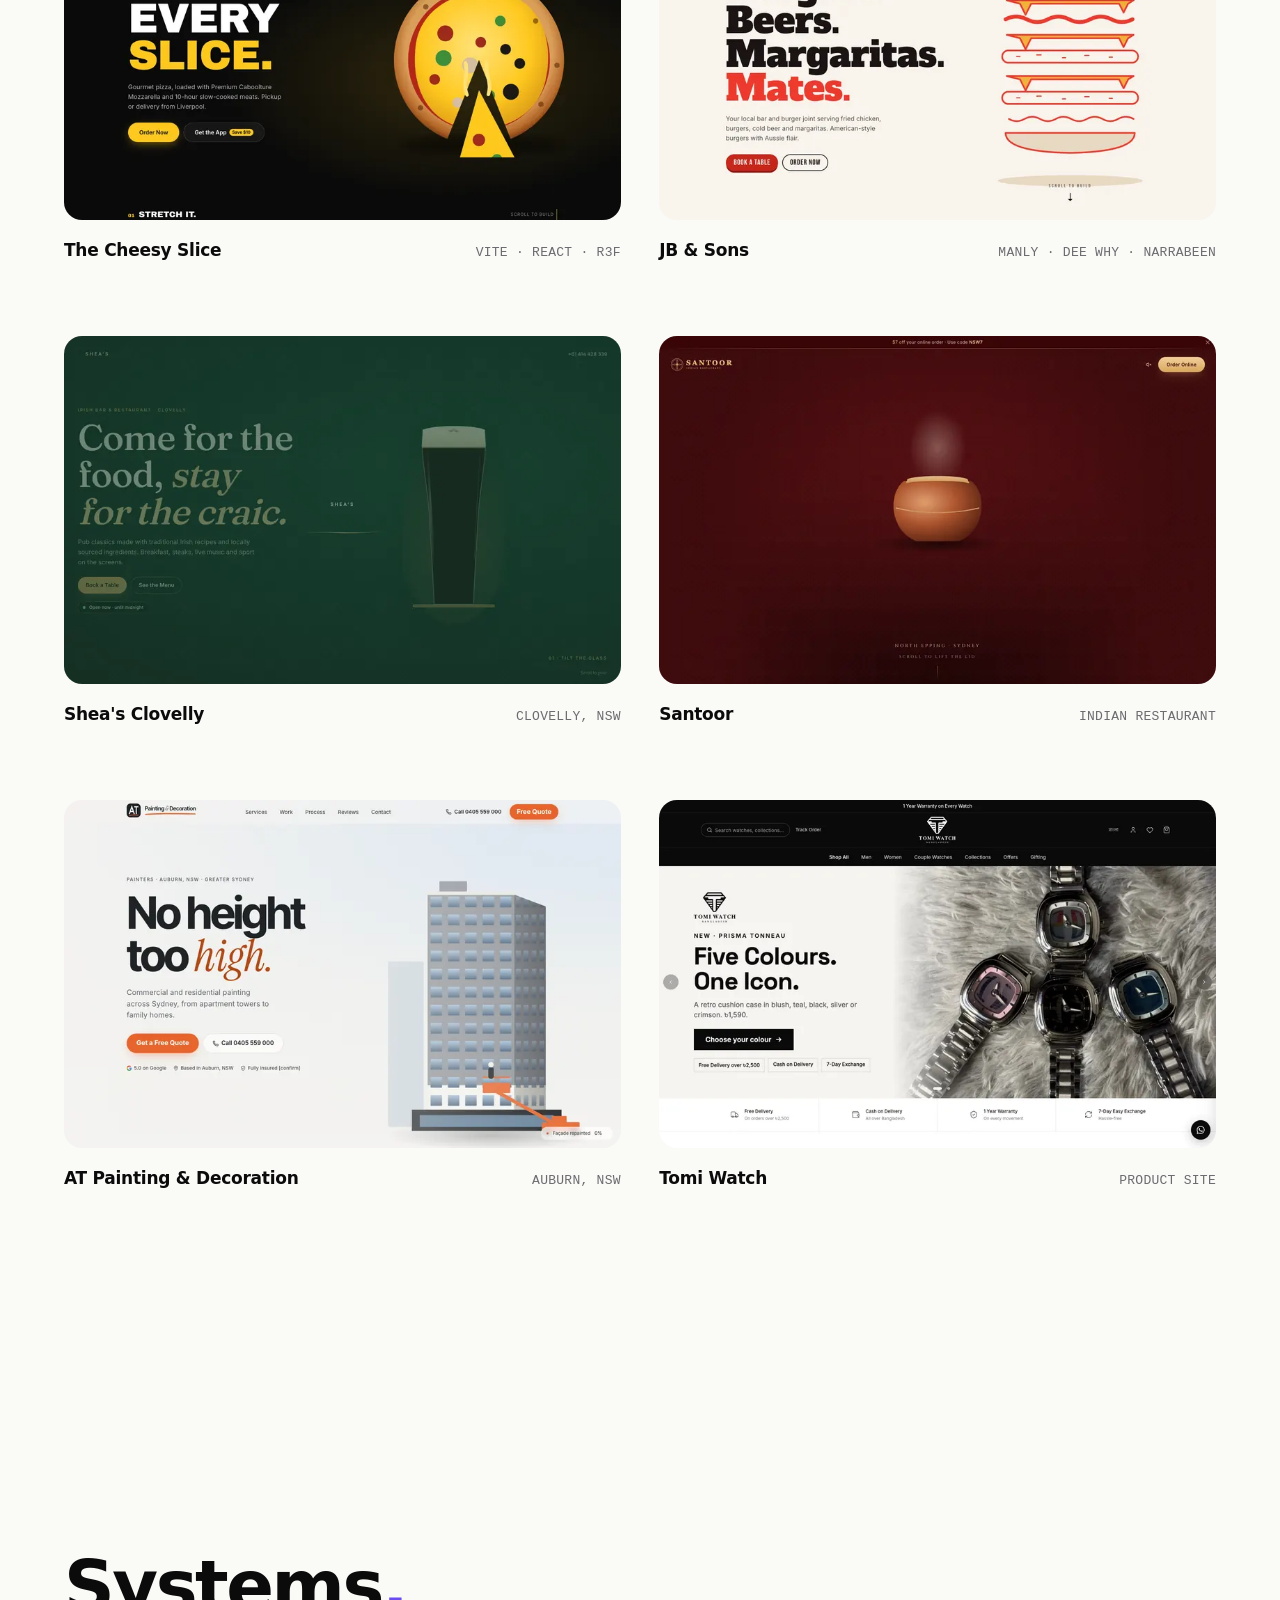
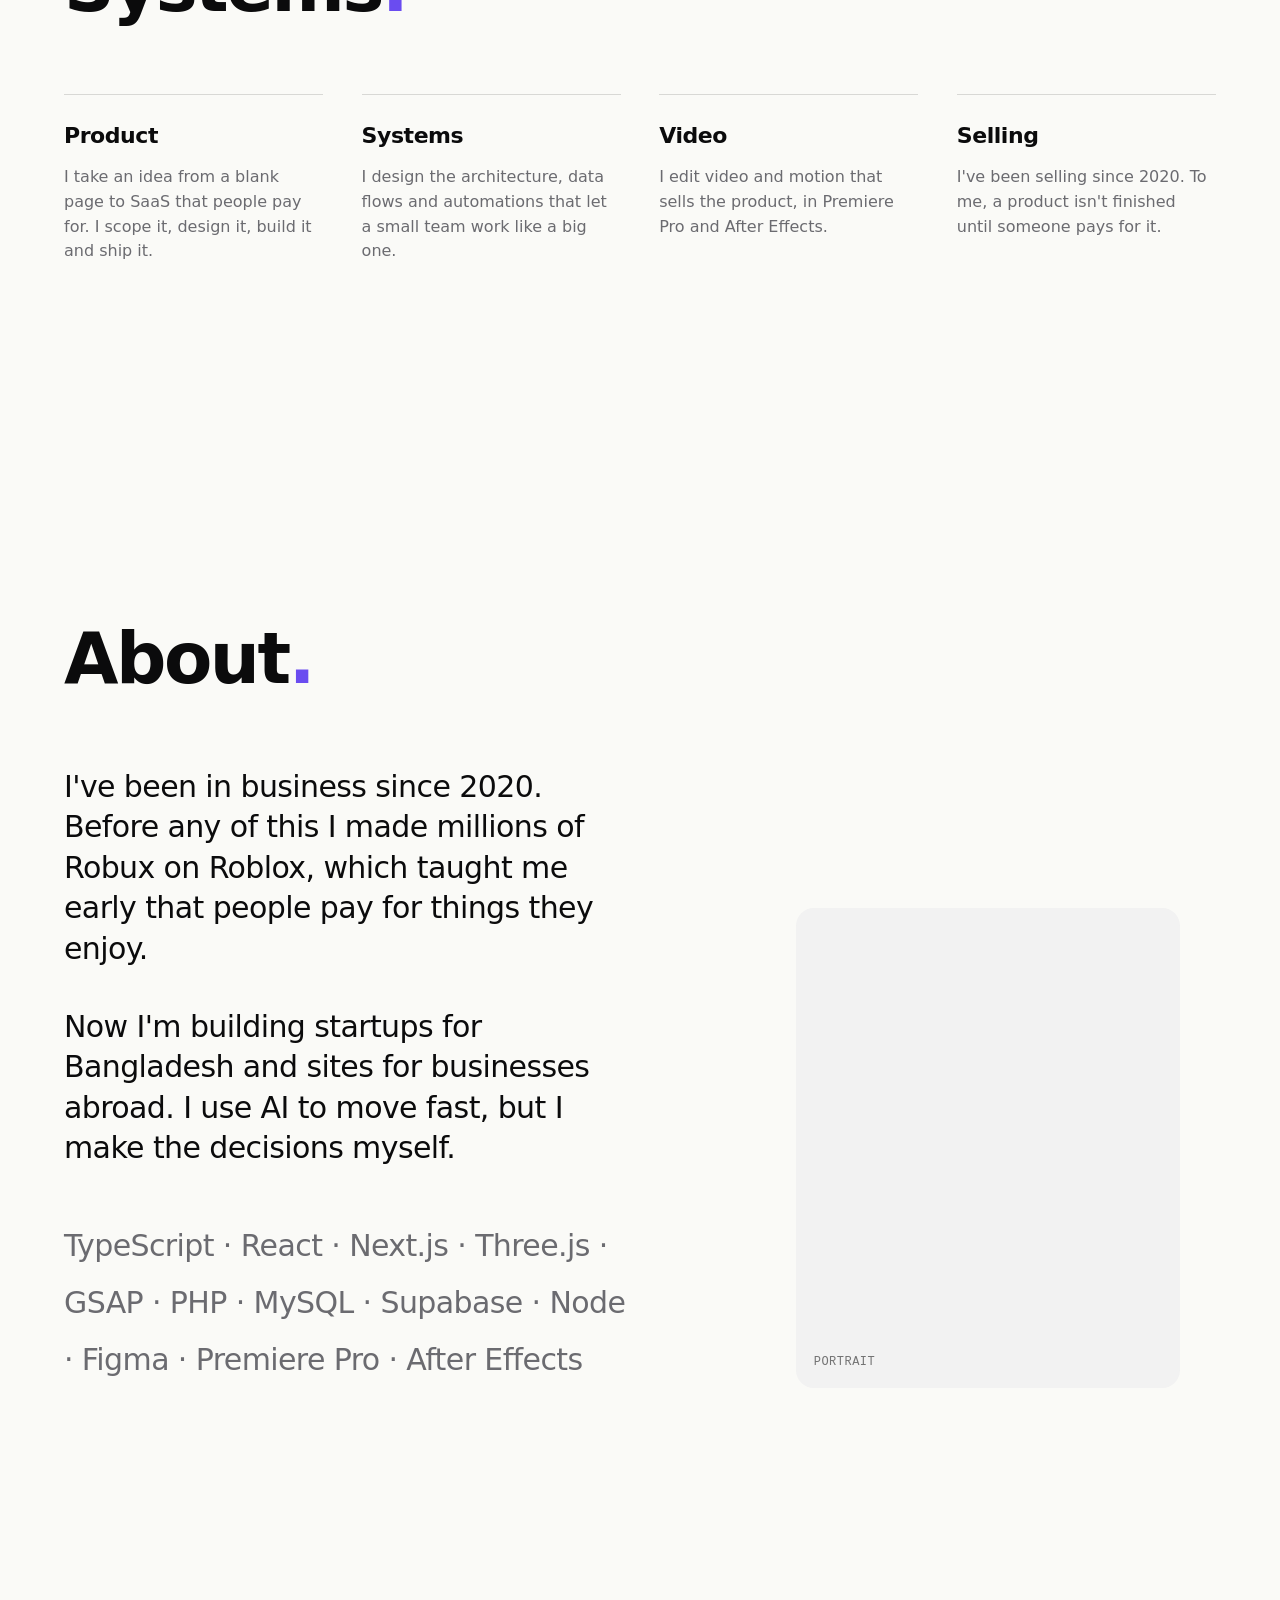
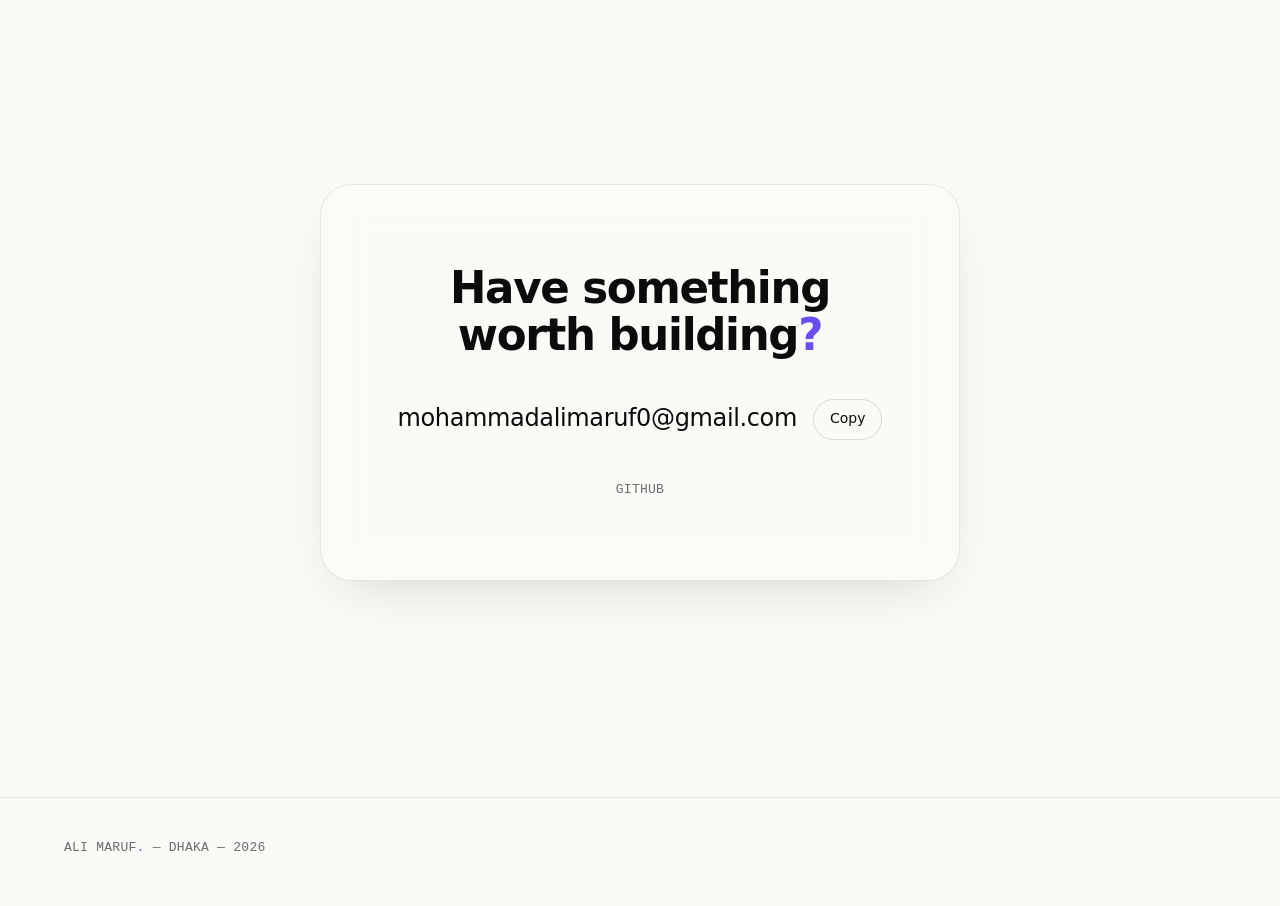
==== commit 7398f445: "Rebuild mascot from reference photos Pixar-style SVG: taller face, loose wavy hair with swept fringe" ====
--- a/index.html
+++ b/index.html
@@ -55,132 +55,199 @@
     <!-- Hero -->
     <section class="hero wrap" aria-label="Introduction">
       <figure class="mascot reveal" aria-hidden="true">
-        <svg viewBox="0 0 400 440" xmlns="http://www.w3.org/2000/svg">
+        <svg viewBox="0 0 400 480" xmlns="http://www.w3.org/2000/svg">
           <defs>
-            <radialGradient id="m-skin" cx="38%" cy="32%" r="75%">
-              <stop offset="0" stop-color="#E2AC86"/>
-              <stop offset=".55" stop-color="#C8895F"/>
-              <stop offset="1" stop-color="#A86C47"/>
-            </radialGradient>
-            <linearGradient id="m-neck" x1="0" y1="0" x2="0" y2="1">
-              <stop offset="0" stop-color="#94593A"/>
-              <stop offset=".6" stop-color="#B97A52"/>
+            <filter id="b14" x="-60%" y="-60%" width="220%" height="220%"><feGaussianBlur stdDeviation="14"/></filter>
+            <filter id="b8" x="-60%" y="-60%" width="220%" height="220%"><feGaussianBlur stdDeviation="8"/></filter>
+            <filter id="b3" x="-40%" y="-40%" width="180%" height="180%"><feGaussianBlur stdDeviation="3"/></filter>
+            <filter id="b1" x="-30%" y="-30%" width="160%" height="160%"><feGaussianBlur stdDeviation="1.4"/></filter>
+            <radialGradient id="g-skin" cx="36%" cy="34%" r="78%">
+              <stop offset="0" stop-color="#E3AA82"/>
+              <stop offset=".5" stop-color="#C98860"/>
+              <stop offset=".85" stop-color="#A4643F"/>
+              <stop offset="1" stop-color="#8C4F30"/>
+            </radialGradient>
+            <radialGradient id="g-ear" cx="35%" cy="40%" r="75%">
+              <stop offset="0" stop-color="#D69A70"/>
+              <stop offset="1" stop-color="#9A5A37"/>
+            </radialGradient>
+            <linearGradient id="g-neck" x1="0" y1="0" x2="0" y2="1">
+              <stop offset="0" stop-color="#7E4529"/>
+              <stop offset=".45" stop-color="#A9693F"/>
+              <stop offset="1" stop-color="#B9784D"/>
             </linearGradient>
-            <radialGradient id="m-ear" cx="40%" cy="40%" r="70%">
-              <stop offset="0" stop-color="#D79C74"/>
-              <stop offset="1" stop-color="#A86C47"/>
-            </radialGradient>
-            <radialGradient id="m-hair" cx="40%" cy="25%" r="80%">
-              <stop offset="0" stop-color="#3B2C26"/>
-              <stop offset=".5" stop-color="#1E1613"/>
-              <stop offset="1" stop-color="#0E0A09"/>
-            </radialGradient>
-            <radialGradient id="m-curl" cx="38%" cy="32%" r="72%">
-              <stop offset="0" stop-color="#3A2B24"/>
-              <stop offset=".65" stop-color="#211814"/>
-              <stop offset="1" stop-color="#17100D"/>
-            </radialGradient>
-            <radialGradient id="m-hood" cx="40%" cy="20%" r="90%">
-              <stop offset="0" stop-color="#D9D3F6"/>
-              <stop offset=".55" stop-color="#B3A8EA"/>
-              <stop offset="1" stop-color="#8676D2"/>
-            </radialGradient>
-            <linearGradient id="m-band" x1="0" y1="0" x2="0" y2="1">
-              <stop offset="0" stop-color="#C9C0F2"/>
-              <stop offset="1" stop-color="#9688DC"/>
+            <radialGradient id="g-tee" cx="35%" cy="18%" r="95%">
+              <stop offset="0" stop-color="#FFFFFF"/>
+              <stop offset=".55" stop-color="#F1EEE8"/>
+              <stop offset="1" stop-color="#CFC8BD"/>
+            </radialGradient>
+            <radialGradient id="g-hair" cx="40%" cy="20%" r="85%">
+              <stop offset="0" stop-color="#2A2422"/>
+              <stop offset=".6" stop-color="#171210"/>
+              <stop offset="1" stop-color="#0C0908"/>
+            </radialGradient>
+            <radialGradient id="g-hair-u" gradientUnits="userSpaceOnUse" cx="165" cy="60" r="230">
+              <stop offset="0" stop-color="#2E2826"/>
+              <stop offset=".45" stop-color="#191412"/>
+              <stop offset="1" stop-color="#0B0807"/>
+            </radialGradient>
+            <radialGradient id="g-iris" cx="42%" cy="38%" r="70%">
+              <stop offset="0" stop-color="#8A5634"/>
+              <stop offset=".6" stop-color="#4A2614"/>
+              <stop offset="1" stop-color="#22110A"/>
+            </radialGradient>
+            <linearGradient id="g-sclera" x1="0" y1="0" x2="0" y2="1">
+              <stop offset="0" stop-color="#E4D9CF"/>
+              <stop offset=".45" stop-color="#FBF8F4"/>
             </linearGradient>
-            <radialGradient id="m-iris" cx="40%" cy="35%" r="70%">
-              <stop offset="0" stop-color="#6B4530"/>
-              <stop offset="1" stop-color="#2A170E"/>
-            </radialGradient>
-            <radialGradient id="m-blush" cx="50%" cy="50%" r="50%">
-              <stop offset="0" stop-color="#E5876A" stop-opacity=".45"/>
-              <stop offset="1" stop-color="#E5876A" stop-opacity="0"/>
-            </radialGradient>
-            <radialGradient id="m-shade" cx="50%" cy="50%" r="50%">
-              <stop offset="0" stop-color="#3A1E10" stop-opacity=".32"/>
-              <stop offset="1" stop-color="#3A1E10" stop-opacity="0"/>
-            </radialGradient>
-            <linearGradient id="m-beard" gradientUnits="userSpaceOnUse" x1="0" y1="246" x2="0" y2="326">
-              <stop offset="0" stop-color="#241712" stop-opacity="0"/>
-              <stop offset=".45" stop-color="#241712" stop-opacity=".38"/>
-              <stop offset="1" stop-color="#1E130F" stop-opacity=".7"/>
+            <linearGradient id="g-beard" gradientUnits="userSpaceOnUse" x1="0" y1="250" x2="0" y2="352">
+              <stop offset="0" stop-color="#1B120E" stop-opacity="0"/>
+              <stop offset=".45" stop-color="#1B120E" stop-opacity=".45"/>
+              <stop offset="1" stop-color="#140D0A" stop-opacity=".8"/>
             </linearGradient>
+            <radialGradient id="g-tip" cx="40%" cy="35%" r="70%">
+              <stop offset="0" stop-color="#E9B28A"/>
+              <stop offset="1" stop-color="#C07F57"/>
+            </radialGradient>
+            <clipPath id="c-eye-l"><ellipse cx="166" cy="224" rx="20" ry="16.5"/></clipPath>
+            <clipPath id="c-eye-r"><ellipse cx="234" cy="224" rx="20" ry="16.5"/></clipPath>
+            <clipPath id="c-tee"><path d="M40 480 C 42 428 86 396 150 386 C 166 394 234 394 250 386 C 314 396 358 428 360 480 Z"/></clipPath>
+            <clipPath id="c-face"><path d="M200 92 C 258 92 288 135 288 200 C 288 264 272 308 248 336 C 233 350 216 356 200 356 C 184 356 167 350 152 336 C 128 308 112 264 112 200 C 112 135 142 92 200 92 Z"/></clipPath>
           </defs>
 
+          <!-- Body: oversized white tee -->
           <g class="m-body">
-            <!-- Hoodie -->
-            <path d="M34 440 C 34 384 82 346 146 334 L 254 334 C 318 346 366 384 366 440 Z" fill="url(#m-hood)"/>
-            <path d="M92 440 C 96 410 104 392 116 378" fill="none" stroke="#7E6ECB" stroke-width="3" stroke-linecap="round" opacity=".45"/>
-            <path d="M308 440 C 304 410 296 392 284 378" fill="none" stroke="#7E6ECB" stroke-width="3" stroke-linecap="round" opacity=".45"/>
-            <!-- Neck -->
-            <path d="M166 280 L 234 280 L 238 344 C 222 356 178 356 162 344 Z" fill="url(#m-neck)"/>
-            <!-- Hood band -->
-            <path d="M126 336 C 138 392 262 392 274 336 L 252 328 C 244 366 156 366 148 328 Z" fill="url(#m-band)"/>
-            <path d="M150 334 C 160 360 240 360 250 334" fill="none" stroke="#FFFFFF" stroke-opacity=".35" stroke-width="2"/>
-            <!-- Drawstrings -->
-            <path d="M180 366 C 178 384 176 398 175 414" fill="none" stroke="#F4F1FF" stroke-width="4" stroke-linecap="round"/>
-            <path d="M220 366 C 222 384 224 398 225 414" fill="none" stroke="#F4F1FF" stroke-width="4" stroke-linecap="round"/>
-            <rect x="171" y="412" width="8" height="14" rx="3" fill="#5A4BB0"/>
-            <rect x="221" y="412" width="8" height="14" rx="3" fill="#5A4BB0"/>
+            <path d="M40 480 C 42 428 86 396 150 386 C 166 394 234 394 250 386 C 314 396 358 428 360 480 Z" fill="url(#g-tee)"/>
+            <g clip-path="url(#c-tee)"><ellipse cx="330" cy="452" rx="50" ry="70" fill="#A89F92" opacity=".45" filter="url(#b14)"/><ellipse cx="200" cy="404" rx="70" ry="14" fill="#A89F92" opacity=".35" filter="url(#b8)"/></g>
+            <path d="M118 480 C 120 452 128 432 138 418" fill="none" stroke="#C9C1B5" stroke-width="3" stroke-linecap="round" opacity=".7" filter="url(#b1)"/>
+            <path d="M286 480 C 284 456 278 440 268 428" fill="none" stroke="#C9C1B5" stroke-width="3" stroke-linecap="round" opacity=".7" filter="url(#b1)"/>
+            <path d="M166 318 L 234 318 L 236 392 C 220 404 180 404 164 392 Z" fill="url(#g-neck)"/>
+            <path d="M144 384 C 160 416 240 416 256 384 L 247 381 C 234 404 166 404 153 381 Z" fill="#E4DED4"/>
+            <path d="M153 381 C 166 404 234 404 247 381" fill="none" stroke="#B9B0A3" stroke-width="2" opacity=".8"/>
+            <circle cx="268" cy="436" r="6.5" fill="#7B5CFF"/>
           </g>
 
           <g class="m-head">
             <!-- Back hair -->
-            <path d="M98 214 C 88 150 108 94 162 76 C 194 64 238 66 266 84 C 304 106 314 152 302 214 Z" fill="url(#m-hair)"/>
+            <path d="M108 198 C 94 156 98 104 132 74 C 162 46 214 36 252 50 C 292 64 314 104 306 160 C 303 180 298 192 292 198 Z" fill="url(#g-hair)"/>
+
             <!-- Ears -->
-            <ellipse cx="106" cy="226" rx="17" ry="25" fill="url(#m-ear)"/>
-            <ellipse cx="294" cy="226" rx="17" ry="25" fill="url(#m-ear)"/>
-            <path d="M104 214 C 98 222 100 236 108 240" fill="none" stroke="#8E5536" stroke-width="3" stroke-linecap="round" opacity=".5"/>
-            <path d="M296 214 C 302 222 300 236 292 240" fill="none" stroke="#8E5536" stroke-width="3" stroke-linecap="round" opacity=".5"/>
+            <ellipse cx="114" cy="226" rx="15" ry="25" fill="url(#g-ear)"/>
+            <ellipse cx="286" cy="226" rx="15" ry="25" fill="url(#g-ear)"/>
+            <path d="M112 214 C 106 222 107 236 114 242" fill="none" stroke="#7E4529" stroke-width="3" stroke-linecap="round" opacity=".45"/>
+            <path d="M288 214 C 294 222 293 236 286 242" fill="none" stroke="#7E4529" stroke-width="3" stroke-linecap="round" opacity=".45"/>
+
             <!-- Face -->
-            <path d="M200 110 C 262 110 294 154 294 214 C 294 264 268 306 230 318 C 214 323 186 323 170 318 C 132 306 106 264 106 214 C 106 154 138 110 200 110 Z" fill="url(#m-skin)"/>
-            <!-- Hair shadow on forehead -->
-            <ellipse cx="200" cy="168" rx="92" ry="26" fill="url(#m-shade)"/>
-            <!-- Cheeks -->
-            <ellipse cx="146" cy="262" rx="26" ry="16" fill="url(#m-blush)"/>
-            <ellipse cx="254" cy="262" rx="26" ry="16" fill="url(#m-blush)"/>
-            <!-- Beard -->
-            <path d="M116 256 C 124 296 158 324 200 326 C 242 324 276 296 284 256 C 274 286 250 304 230 302 C 216 312 184 312 170 302 C 150 304 126 286 116 256 Z" fill="url(#m-beard)"/>
-            <path d="M178 304 C 184 321 216 321 222 304 C 212 311 188 311 178 304 Z" fill="#1A100C" opacity=".4"/>
+            <path d="M200 92 C 258 92 288 135 288 200 C 288 264 272 308 248 336 C 233 350 216 356 200 356 C 184 356 167 350 152 336 C 128 308 112 264 112 200 C 112 135 142 92 200 92 Z" fill="url(#g-skin)"/>
+
+            <!-- Painted light and shadow, clipped to the face -->
+            <g clip-path="url(#c-face)">
+              <ellipse cx="276" cy="250" rx="34" ry="92" fill="#7A3F24" opacity=".38" filter="url(#b14)"/>
+              <ellipse cx="172" cy="160" rx="54" ry="24" fill="#F4C7A3" opacity=".55" filter="url(#b14)"/>
+              <ellipse cx="148" cy="252" rx="20" ry="14" fill="#F1BD96" opacity=".5" filter="url(#b8)"/>
+              <ellipse cx="150" cy="272" rx="20" ry="12" fill="#E07A62" opacity=".24" filter="url(#b8)"/>
+              <ellipse cx="252" cy="272" rx="20" ry="12" fill="#E07A62" opacity=".2" filter="url(#b8)"/>
+              <ellipse cx="200" cy="150" rx="86" ry="18" fill="#3A1E10" opacity=".32" filter="url(#b8)"/>
+              <path d="M284 170 C 290 230 276 300 240 336" fill="none" stroke="#FFD8BC" stroke-width="4" opacity=".35" filter="url(#b3)"/>
+            </g>
+
+            <!-- Sideburns -->
+            <path d="M116 182 C 115 200 117 218 121 236" fill="none" stroke="#1A1210" stroke-width="7" stroke-linecap="round" opacity=".75" filter="url(#b1)"/>
+            <path d="M284 182 C 285 200 283 218 279 236" fill="none" stroke="#1A1210" stroke-width="7" stroke-linecap="round" opacity=".75" filter="url(#b1)"/>
+                        <!-- Beard: jaw stubble + chin -->
+            <path d="M116 246 C 120 300 158 348 200 357 C 242 348 280 300 284 246 C 278 290 254 320 230 326 C 216 331 184 331 170 326 C 146 320 122 290 116 246 Z" fill="url(#g-beard)" filter="url(#b1)"/>
+            <path d="M166 314 C 164 334 180 352 200 357 C 220 352 236 334 234 314 C 222 323 178 323 166 314 Z" fill="#160E0B" opacity=".55" filter="url(#b1)"/>
+
             <!-- Nose -->
-            <path d="M193 234 C 191 248 187 258 187 264" fill="none" stroke="#9A5F3E" stroke-width="3" stroke-linecap="round" opacity=".3"/>
-            <ellipse cx="200" cy="259" rx="9" ry="6" fill="#E9B590" opacity=".55"/>
-            <ellipse cx="192.5" cy="268" rx="4" ry="2.4" fill="#7A4430" opacity=".45"/>
-            <ellipse cx="207.5" cy="268" rx="4" ry="2.4" fill="#7A4430" opacity=".45"/>
-            <!-- Mustache + mouth -->
-            <path d="M174 286 C 186 276 214 276 226 286 C 214 283 206 283 200 287 C 194 283 186 283 174 286 Z" fill="#1E130F" opacity=".85"/>
-            <path d="M187 297 C 195 305 205 305 213 297 C 205 301 195 301 187 297 Z" fill="#A45C42" opacity=".55"/>
-            <path d="M182 294 C 192 302 208 302 218 294" fill="none" stroke="#6E3A2A" stroke-width="3.2" stroke-linecap="round"/>
-            <!-- Brows -->
-            <path d="M138 198 C 150 186 172 184 188 191 L 186 200 C 170 195 154 196 140 205 Z" fill="#17100D"/>
-            <path d="M262 198 C 250 186 228 184 212 191 L 214 200 C 230 195 246 196 260 205 Z" fill="#17100D"/>
+            <path d="M207 228 C 211 246 215 258 217 268" fill="none" stroke="#7A3F24" stroke-width="7" stroke-linecap="round" opacity=".22" filter="url(#b3)"/>
+            <path d="M196 226 L 195 256" fill="none" stroke="#F3C4A0" stroke-width="5" stroke-linecap="round" opacity=".45" filter="url(#b3)"/>
+            <ellipse cx="202" cy="285" rx="17" ry="4.5" fill="#6E3720" opacity=".28" filter="url(#b3)"/>
+            <ellipse cx="200" cy="270" rx="14.5" ry="10.5" fill="url(#g-tip)"/>
+            <ellipse cx="196" cy="266" rx="5" ry="3.2" fill="#F7D3B6" opacity=".7" filter="url(#b1)"/>
+            <ellipse cx="191" cy="277" rx="4.6" ry="2.6" fill="#5E2E1B" opacity=".55"/>
+            <ellipse cx="209" cy="277" rx="4.6" ry="2.6" fill="#5E2E1B" opacity=".55"/>
+
+            <!-- Mouth: relaxed smirk -->
+            <path d="M186 309 C 194 317 210 317 219 307 C 210 311 194 311 186 309 Z" fill="#A65A44" opacity=".65"/>
+            <ellipse cx="203" cy="312" rx="7" ry="2" fill="#E3A58C" opacity=".5" filter="url(#b1)"/>
+            <path d="M180 304 C 192 309 210 309 225 300" fill="none" stroke="#552A1C" stroke-width="3" stroke-linecap="round"/>
+            <path d="M225 300 C 228 298 230 296 230 294" fill="none" stroke="#552A1C" stroke-width="2.4" stroke-linecap="round" opacity=".7"/>
+
+            <!-- Mustache -->
+            <path d="M170 297 C 180 289 193 286 200 290 C 207 286 220 289 231 296 C 221 295 211 295 200 298 C 189 295 179 295 170 297 Z" fill="#180F0C" filter="url(#b1)"/>
+            <path d="M171 297 C 168 300 167 304 168 308" fill="none" stroke="#180F0C" stroke-width="2.4" stroke-linecap="round" opacity=".6"/>
+            <path d="M230 296 C 233 299 234 303 233 307" fill="none" stroke="#180F0C" stroke-width="2.4" stroke-linecap="round" opacity=".6"/>
+
             <!-- Eyes -->
             <g class="m-eye">
-              <ellipse cx="164" cy="225" rx="17.5" ry="15" fill="#FBF7F2"/>
-              <g class="m-pupil">
-                <circle cx="164" cy="226" r="11" fill="url(#m-iris)"/>
-                <circle cx="164" cy="226" r="5.2" fill="#0F0805"/>
-                <circle cx="168" cy="221.5" r="3" fill="#FFFFFF"/>
+              <g clip-path="url(#c-eye-l)">
+                <rect x="144" y="206" width="44" height="36" fill="url(#g-sclera)"/>
+                <g class="m-pupil">
+                  <circle cx="167" cy="227" r="12.5" fill="url(#g-iris)"/>
+                  <circle cx="167" cy="227" r="6.2" fill="#0D0705"/>
+                  <circle cx="171.5" cy="222.5" r="3.8" fill="#FFFFFF"/>
+                  <circle cx="162.5" cy="231" r="1.6" fill="#FFFFFF" opacity=".8"/>
+                </g>
+                <path d="M140 202 L 192 202 L 192 214 C 182 209 150 209 140 214 Z" fill="#B97A52"/>
               </g>
-              <path d="M146 221 C 153 206 175 206 182 221" fill="none" stroke="#2A1810" stroke-width="2.6" stroke-linecap="round"/>
+              <path d="M146.5 213 C 156 207.5 176 207.5 185.5 213" fill="none" stroke="#1D120D" stroke-width="3" stroke-linecap="round"/>
+              <path d="M150 239 C 158 243 174 243 182 239" fill="none" stroke="#8A5236" stroke-width="1.6" stroke-linecap="round" opacity=".35"/>
             </g>
             <g class="m-eye">
-              <ellipse cx="236" cy="225" rx="17.5" ry="15" fill="#FBF7F2"/>
-              <g class="m-pupil">
-                <circle cx="236" cy="226" r="11" fill="url(#m-iris)"/>
-                <circle cx="236" cy="226" r="5.2" fill="#0F0805"/>
-                <circle cx="240" cy="221.5" r="3" fill="#FFFFFF"/>
+              <g clip-path="url(#c-eye-r)">
+                <rect x="212" y="206" width="44" height="36" fill="url(#g-sclera)"/>
+                <g class="m-pupil">
+                  <circle cx="235" cy="227" r="12.5" fill="url(#g-iris)"/>
+                  <circle cx="235" cy="227" r="6.2" fill="#0D0705"/>
+                  <circle cx="239.5" cy="222.5" r="3.8" fill="#FFFFFF"/>
+                  <circle cx="230.5" cy="231" r="1.6" fill="#FFFFFF" opacity=".8"/>
+                </g>
+                <path d="M208 202 L 260 202 L 260 214 C 250 209 218 209 208 214 Z" fill="#B57650"/>
               </g>
-              <path d="M218 221 C 225 206 247 206 254 221" fill="none" stroke="#2A1810" stroke-width="2.6" stroke-linecap="round"/>
-            </g>
-            <!-- Curls -->
+              <path d="M214.5 213 C 224 207.5 244 207.5 253.5 213" fill="none" stroke="#1D120D" stroke-width="3" stroke-linecap="round"/>
+              <path d="M218 239 C 226 243 242 243 250 239" fill="none" stroke="#8A5236" stroke-width="1.6" stroke-linecap="round" opacity=".35"/>
+            </g>
+
+            <!-- Brows -->
+            <path d="M134 187 C 148 177 172 176 190 182 L 189 190 C 172 185 152 186 136 194 Z" fill="#15100E"/>
+            <path d="M266 187 C 252 177 228 176 210 182 L 211 190 C 228 185 248 186 264 194 Z" fill="#15100E"/>
+
+            <!-- Front hair -->
             <g class="m-hair">
-              <path d="M104 166 C 102 186 104 204 110 218 L 118 214 C 114 200 113 184 116 168 Z" fill="#1C1411"/>
-              <path d="M296 166 C 298 186 296 204 290 218 L 282 214 C 286 200 287 184 284 168 Z" fill="#1C1411"/>
-              <g fill="url(#m-curl)"><circle cx="98.3" cy="134.1" r="18.6"/><circle cx="104.4" cy="118.2" r="17.8"/><circle cx="114.1" cy="103.6" r="20.3"/><circle cx="127.0" cy="90.7" r="17.4"/><circle cx="142.7" cy="80.2" r="19.7"/><circle cx="160.6" cy="72.4" r="18.8"/><circle cx="179.9" cy="67.6" r="17.3"/><circle cx="200.0" cy="66.0" r="19.5"/><circle cx="220.1" cy="67.6" r="17.2"/><circle cx="239.4" cy="72.4" r="19.2"/><circle cx="257.3" cy="80.2" r="17.3"/><circle cx="273.0" cy="90.7" r="17.5"/><circle cx="285.9" cy="103.6" r="19.1"/><circle cx="295.6" cy="118.2" r="21.1"/><circle cx="301.7" cy="134.1" r="17.6"/><circle cx="118.7" cy="97.3" r="22.7"/><circle cx="148.9" cy="95.0" r="22.9"/><circle cx="168.6" cy="99.6" r="19.4"/><circle cx="195.7" cy="92.2" r="19.5"/><circle cx="229.8" cy="92.8" r="20.9"/><circle cx="253.7" cy="94.7" r="20.7"/><circle cx="272.8" cy="91.6" r="19.0"/><circle cx="137.2" cy="119.3" r="19.6"/><circle cx="162.0" cy="119.5" r="19.5"/><circle cx="190.5" cy="122.0" r="19.2"/><circle cx="213.9" cy="120.3" r="22.4"/><circle cx="241.8" cy="117.9" r="22.9"/><circle cx="260.4" cy="119.2" r="21.8"/><circle cx="286.8" cy="119.9" r="18.2"/><circle cx="124.0" cy="142.6" r="20.9"/><circle cx="152.5" cy="138.1" r="21.5"/><circle cx="175.1" cy="140.8" r="20.3"/><circle cx="204.1" cy="144.4" r="20.4"/><circle cx="228.0" cy="135.6" r="21.5"/><circle cx="253.8" cy="144.9" r="22.1"/><circle cx="275.4" cy="138.9" r="21.3"/><circle cx="140.0" cy="152.0" r="14.0"/><circle cx="160.0" cy="160.0" r="14.0"/><circle cx="182.0" cy="163.0" r="13.0"/><circle cx="204.0" cy="158.0" r="13.0"/><circle cx="226.0" cy="152.0" r="12.0"/><circle cx="248.0" cy="150.0" r="11.0"/><circle cx="262.0" cy="146.0" r="11.0"/></g>
-              <g fill="none" stroke="#6B544A" stroke-width="2.2" stroke-linecap="round" opacity=".5"><path d="M97.0 138.0 a8.4 8.4 0 1 1 10.9 -5.9"/><path d="M102.8 122.9 a8.0 8.0 0 1 1 10.4 -5.6"/><path d="M111.5 110.1 a9.1 9.1 0 1 1 11.8 -6.4"/><path d="M124.1 97.3 a7.8 7.8 0 1 1 10.2 -5.5"/><path d="M138.3 88.5 a8.9 8.9 0 1 1 11.5 -6.2"/><path d="M155.0 81.0 a8.5 8.5 0 1 1 11.0 -5.9"/><path d="M173.5 76.0 a7.8 7.8 0 1 1 10.1 -5.4"/><path d="M191.2 75.6 a8.8 8.8 0 1 1 11.4 -6.2"/><path d="M211.0 75.9 a7.7 7.7 0 1 1 10.1 -5.4"/><path d="M227.8 81.2 a8.6 8.6 0 1 1 11.2 -6.0"/><path d="M245.6 87.5 a7.8 7.8 0 1 1 10.1 -5.5"/><path d="M260.2 97.3 a7.9 7.9 0 1 1 10.2 -5.5"/><path d="M271.1 109.7 a8.6 8.6 0 1 1 11.2 -6.0"/><path d="M278.5 123.8 a9.5 9.5 0 1 1 12.4 -6.7"/><path d="M287.1 137.8 a7.9 7.9 0 1 1 10.3 -5.5"/><path d="M108.4 99.3 a10.2 10.2 0 1 1 13.3 -7.2"/><path d="M159.8 101.3 a8.8 8.8 0 1 1 11.4 -6.1"/><path d="M220.4 94.7 a9.4 9.4 0 1 1 12.2 -6.6"/><path d="M264.2 93.3 a8.6 8.6 0 1 1 11.1 -6.0"/><path d="M153.3 121.3 a8.8 8.8 0 1 1 11.4 -6.1"/><path d="M203.8 122.3 a10.1 10.1 0 1 1 13.1 -7.0"/><path d="M250.6 121.1 a9.8 9.8 0 1 1 12.7 -6.9"/><path d="M114.6 144.5 a9.4 9.4 0 1 1 12.2 -6.6"/><path d="M166.0 142.6 a9.1 9.1 0 1 1 11.9 -6.4"/><path d="M218.3 137.5 a9.7 9.7 0 1 1 12.6 -6.8"/><path d="M265.8 140.8 a9.6 9.6 0 1 1 12.5 -6.7"/><path d="M135.8 153.7 a6.3 6.3 0 1 1 8.2 -4.4"/><path d="M155.8 161.5 a6.3 6.3 0 1 1 8.2 -4.4"/><path d="M178.1 164.4 a5.9 5.9 0 1 1 7.6 -4.1"/><path d="M197.2 160.9 a5.9 5.9 0 1 1 7.6 -4.1"/><path d="M219.0 153.9 a5.4 5.4 0 1 1 7.0 -3.8"/><path d="M241.5 151.5 a5.0 5.0 0 1 1 6.4 -3.5"/><path d="M255.5 147.5 a5.0 5.0 0 1 1 6.4 -3.5"/></g>
-            </g>
+              <path d="M115 188 L 102.9 115.5 C 82.7 108.0 120.2 50.4 127.3 75.3 C 106.6 50.0 165.0 18.0 165.5 51.8 C 157.0 15.1 222.3 11.3 208.8 46.4 C 216.3 9.5 275.8 31.7 249.0 58.0 C 266.5 31.9 311.1 73.7 279.6 82.9 C 296.9 70.0 321.9 123.1 297.1 115.5 L 287 188 C 290 168 288 150 276 136 C 256 142 232 146 200 148 C 170 150 146 146 126 138 C 116 150 113 170 115 188 Z" fill="url(#g-hair-u)"/>
+              <g fill="none" stroke="url(#g-hair-u)" stroke-linecap="round">
+                <path d="M134 128 C 126 140 128 156 120 168" stroke-width="22"/>
+                <path d="M168 132 C 150 142 148 160 138 172" stroke-width="28"/>
+                <path d="M204 134 C 186 144 184 162 172 172" stroke-width="28"/>
+                <path d="M238 130 C 224 140 222 154 212 162" stroke-width="24"/>
+                <path d="M268 128 C 260 138 262 150 256 158" stroke-width="18"/>
+              </g>
+            </g>
+            <g fill="none" stroke="#7A788C" stroke-linecap="round" opacity=".42">
+              <path d="M126 100 C 140 80 162 70 184 68 C 172 80 176 92 168 102" stroke-width="3"/>
+              <path d="M196 62 C 222 52 248 60 262 76 C 246 76 238 88 226 96" stroke-width="3"/>
+              <path d="M150 116 C 170 104 196 102 214 108" stroke-width="2.6"/>
+              <path d="M272 92 C 286 104 292 120 292 138" stroke-width="2.6"/>
+              <path d="M166 138 C 154 146 152 158 146 166" stroke-width="2.4"/>
+              <path d="M202 140 C 190 148 188 158 182 166" stroke-width="2.4"/>
+              <path d="M236 136 C 228 142 226 150 222 156" stroke-width="2"/>
+            </g>
+
+            <!-- Glasses -->
+            <g class="m-glasses">
+              <path d="M131 207 L 117 211" stroke="#121010" stroke-width="6" stroke-linecap="round"/>
+              <path d="M269 207 L 283 211" stroke="#121010" stroke-width="6" stroke-linecap="round"/>
+              <rect x="131" y="195" width="64" height="54" rx="11" fill="#FFFFFF" fill-opacity=".05" stroke="#121010" stroke-width="7.5"/>
+              <rect x="205" y="195" width="64" height="54" rx="11" fill="#FFFFFF" fill-opacity=".05" stroke="#121010" stroke-width="7.5"/>
+              <path d="M195 209 C 198 204 202 204 205 209" fill="none" stroke="#121010" stroke-width="6.5" stroke-linecap="round"/>
+              <path d="M139 197.5 L 187 197.5" stroke="#6E6A68" stroke-width="1.6" stroke-linecap="round" opacity=".9"/>
+              <path d="M213 197.5 L 261 197.5" stroke="#6E6A68" stroke-width="1.6" stroke-linecap="round" opacity=".9"/>
+              <path d="M142 243 L 163 200 L 172 200 L 151 243 Z" fill="#FFFFFF" opacity=".13"/>
+              <path d="M216 243 L 237 200 L 246 200 L 225 243 Z" fill="#FFFFFF" opacity=".13"/>
+              <circle cx="137.5" cy="201" r="2.2" fill="#CFC8BE"/>
+              <circle cx="262.5" cy="201" r="2.2" fill="#CFC8BE"/>
+            </g>
+          </g>
         </svg>
       </figure>
       <h1 class="reveal">I build products, the systems behind them, and then sell them<span class="dot">.</span></h1>
--- a/assets/css/site.css
+++ b/assets/css/site.css
@@ -274,7 +274,7 @@
   grid-column: 2;
   grid-row: 1 / 3;
   align-self: end;
-  width: clamp(220px, 27vw, 400px);
+  width: clamp(210px, 24vw, 360px);
   margin-bottom: -0.5rem;
 }
 .mascot svg {
@@ -286,7 +286,7 @@
 }
 .m-head {
   transform-box: view-box;
-  transform-origin: 200px 330px;
+  transform-origin: 200px 360px;
   transform: translateX(var(--hx, 0px)) rotate(var(--tilt, 0deg));
   transition: transform 700ms var(--ease);
 }
@@ -314,7 +314,7 @@
   .mascot {
     grid-column: 1;
     grid-row: 1;
-    width: clamp(180px, 46vw, 260px);
+    width: clamp(170px, 44vw, 240px);
     margin: 0 0 1.5rem -0.5rem;
   }
   .hero { padding-top: 6.5rem; }
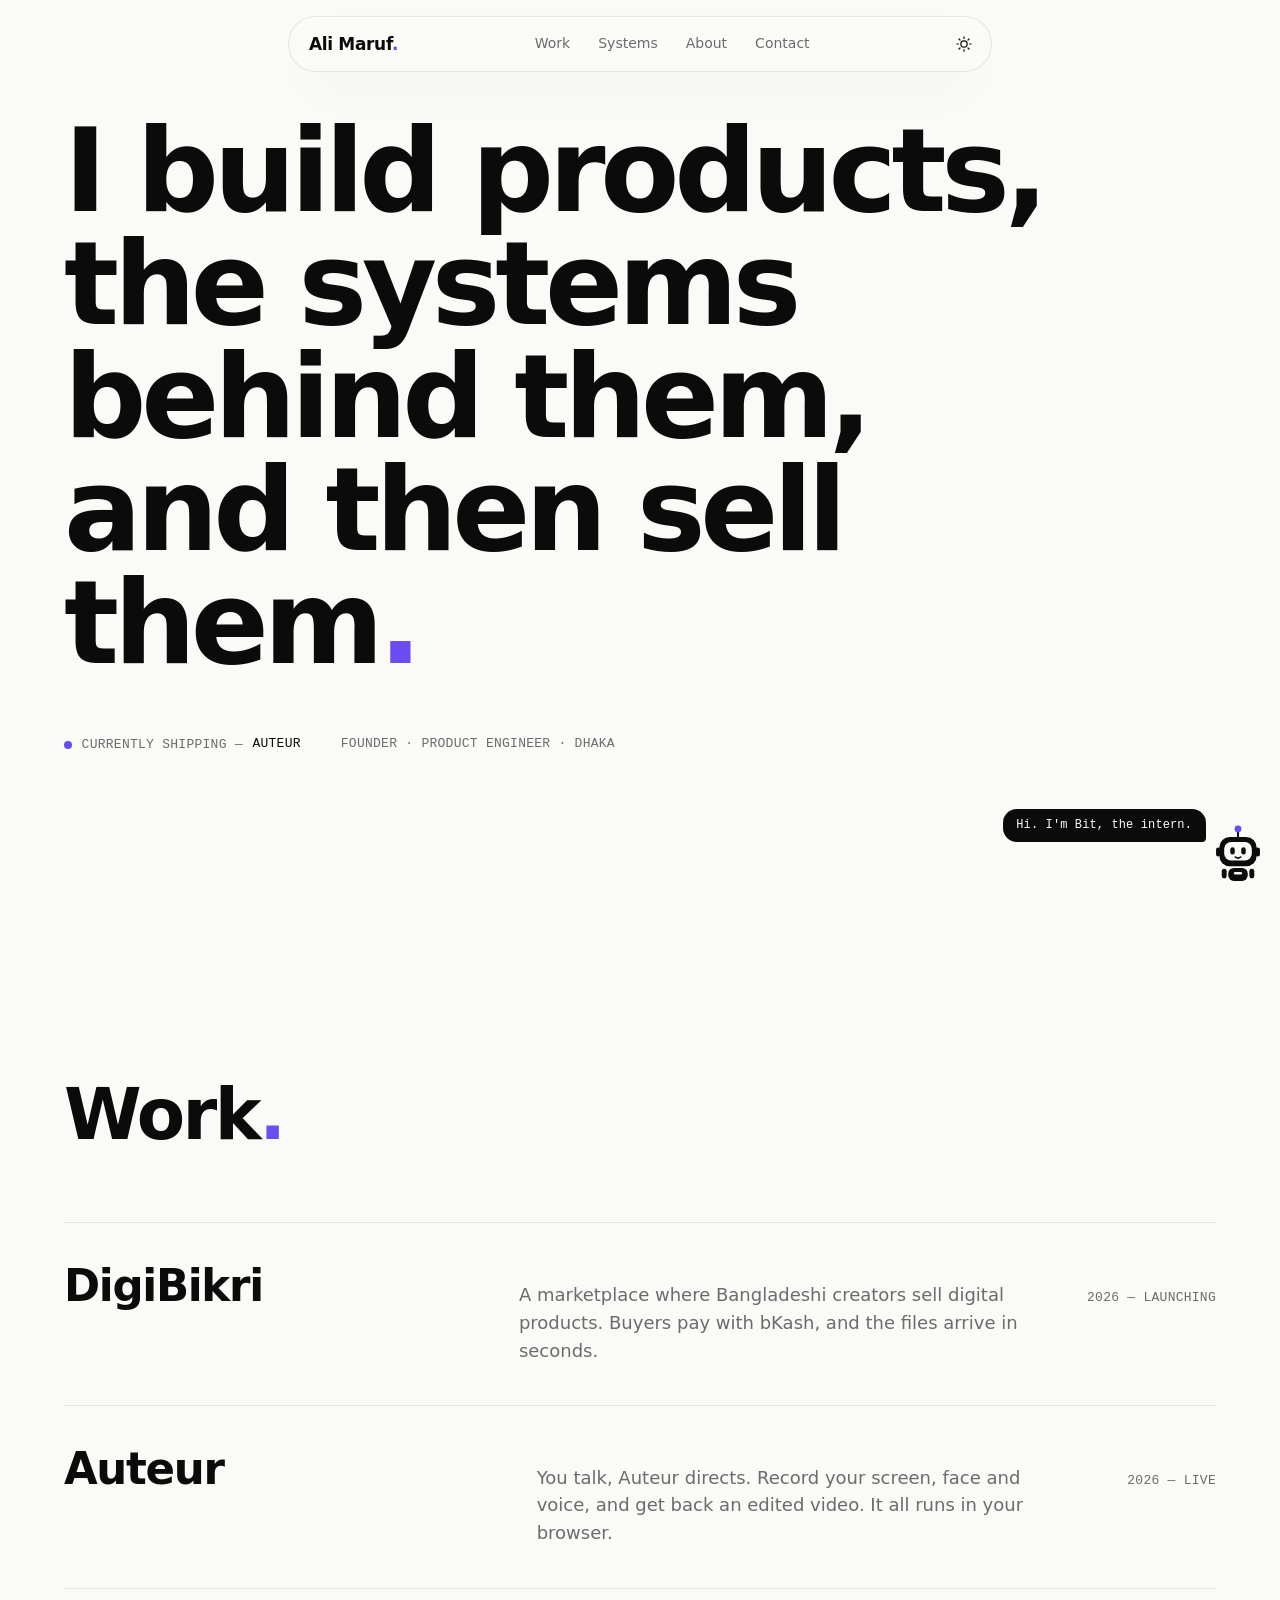
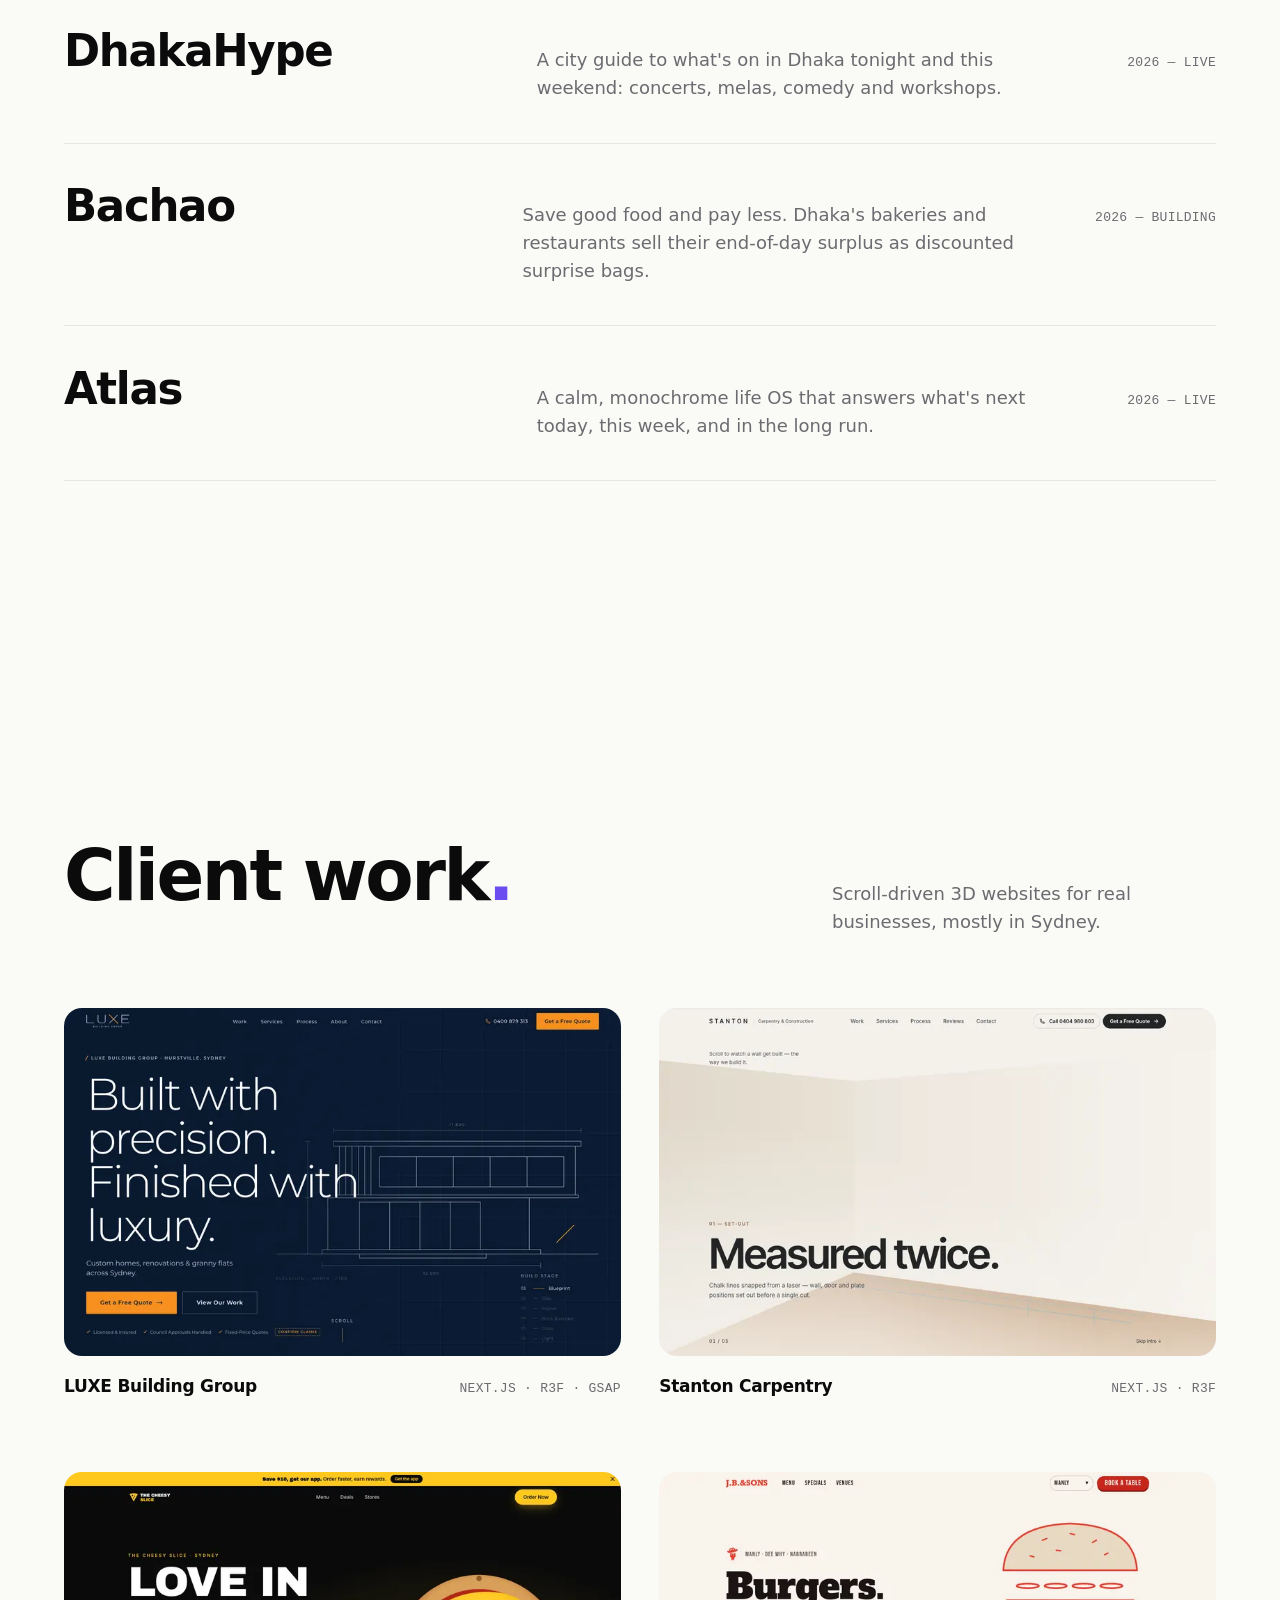
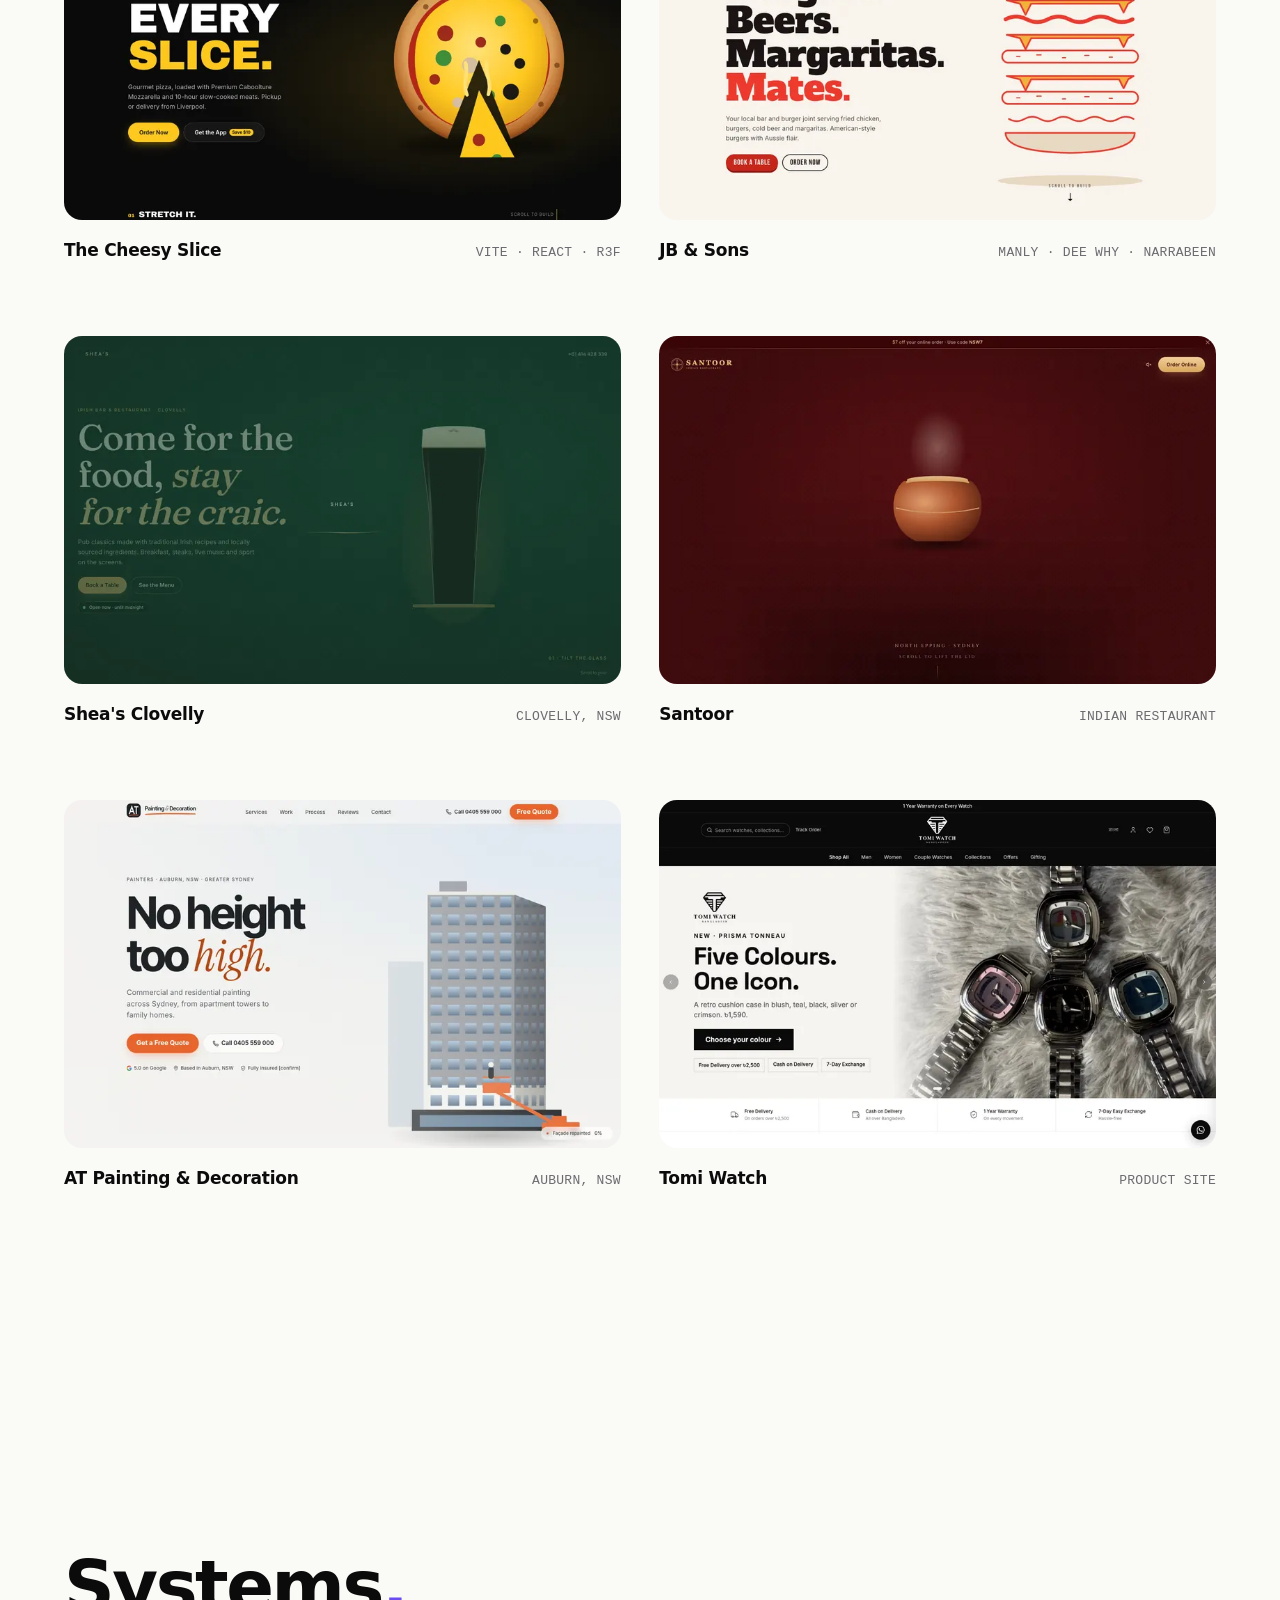
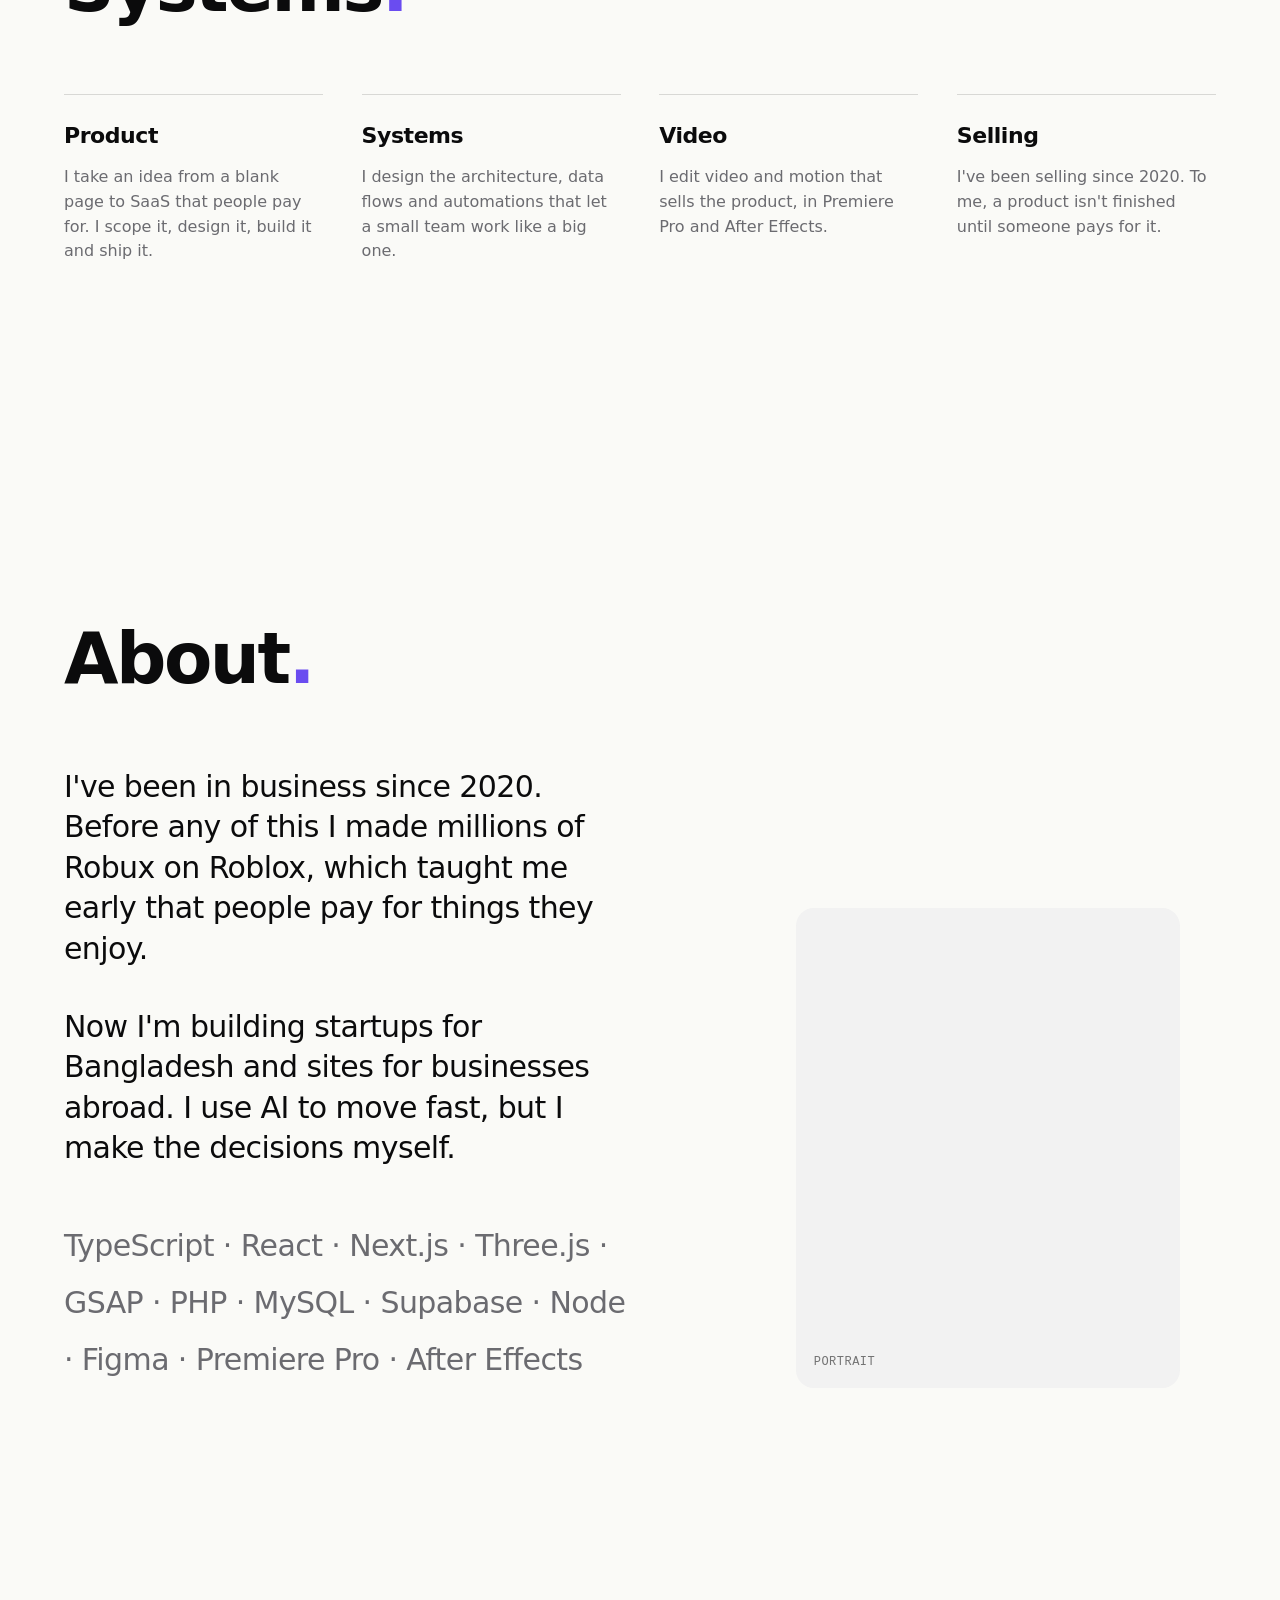
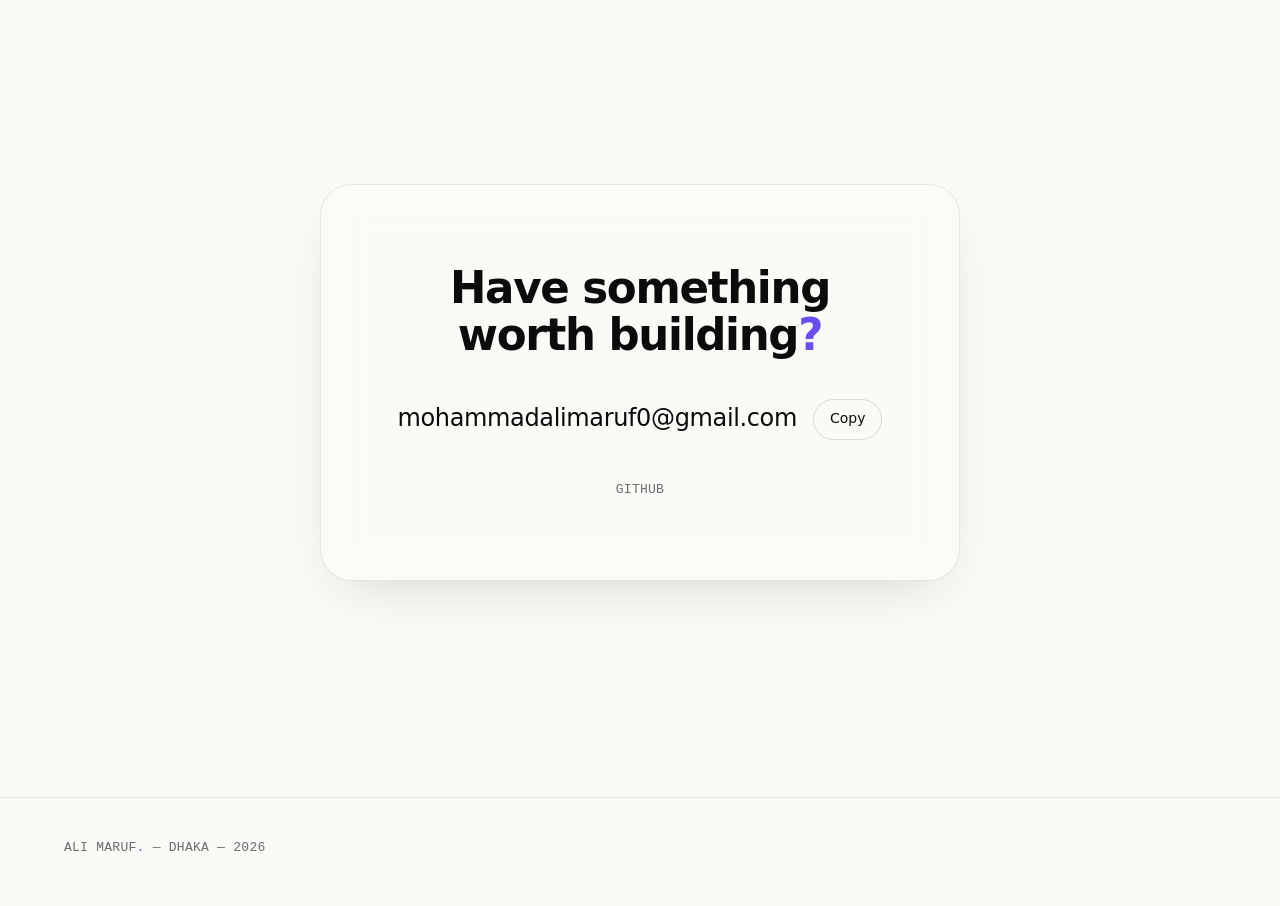
==== commit 0962f3c3: "Replace mascot with Bit, a tiny corner robot Remove the hero mascot and restore the original hero. A" ====
--- a/index.html
+++ b/index.html
@@ -28,8 +28,8 @@
       d.classList.add("js");
     })();
   </script>
-  <link rel="stylesheet" href="/assets/css/site.css">
-  <script src="/assets/js/site.js" defer></script>
+  <link rel="stylesheet" href="/assets/css/site.css?v=4">
+  <script src="/assets/js/site.js?v=4" defer></script>
 </head>
 <body>
   <a class="skip" href="#main">Skip to content</a>
@@ -54,202 +54,6 @@
 
     <!-- Hero -->
     <section class="hero wrap" aria-label="Introduction">
-      <figure class="mascot reveal" aria-hidden="true">
-        <svg viewBox="0 0 400 480" xmlns="http://www.w3.org/2000/svg">
-          <defs>
-            <filter id="b14" x="-60%" y="-60%" width="220%" height="220%"><feGaussianBlur stdDeviation="14"/></filter>
-            <filter id="b8" x="-60%" y="-60%" width="220%" height="220%"><feGaussianBlur stdDeviation="8"/></filter>
-            <filter id="b3" x="-40%" y="-40%" width="180%" height="180%"><feGaussianBlur stdDeviation="3"/></filter>
-            <filter id="b1" x="-30%" y="-30%" width="160%" height="160%"><feGaussianBlur stdDeviation="1.4"/></filter>
-            <radialGradient id="g-skin" cx="36%" cy="34%" r="78%">
-              <stop offset="0" stop-color="#E3AA82"/>
-              <stop offset=".5" stop-color="#C98860"/>
-              <stop offset=".85" stop-color="#A4643F"/>
-              <stop offset="1" stop-color="#8C4F30"/>
-            </radialGradient>
-            <radialGradient id="g-ear" cx="35%" cy="40%" r="75%">
-              <stop offset="0" stop-color="#D69A70"/>
-              <stop offset="1" stop-color="#9A5A37"/>
-            </radialGradient>
-            <linearGradient id="g-neck" x1="0" y1="0" x2="0" y2="1">
-              <stop offset="0" stop-color="#7E4529"/>
-              <stop offset=".45" stop-color="#A9693F"/>
-              <stop offset="1" stop-color="#B9784D"/>
-            </linearGradient>
-            <radialGradient id="g-tee" cx="35%" cy="18%" r="95%">
-              <stop offset="0" stop-color="#FFFFFF"/>
-              <stop offset=".55" stop-color="#F1EEE8"/>
-              <stop offset="1" stop-color="#CFC8BD"/>
-            </radialGradient>
-            <radialGradient id="g-hair" cx="40%" cy="20%" r="85%">
-              <stop offset="0" stop-color="#2A2422"/>
-              <stop offset=".6" stop-color="#171210"/>
-              <stop offset="1" stop-color="#0C0908"/>
-            </radialGradient>
-            <radialGradient id="g-hair-u" gradientUnits="userSpaceOnUse" cx="165" cy="60" r="230">
-              <stop offset="0" stop-color="#2E2826"/>
-              <stop offset=".45" stop-color="#191412"/>
-              <stop offset="1" stop-color="#0B0807"/>
-            </radialGradient>
-            <radialGradient id="g-iris" cx="42%" cy="38%" r="70%">
-              <stop offset="0" stop-color="#8A5634"/>
-              <stop offset=".6" stop-color="#4A2614"/>
-              <stop offset="1" stop-color="#22110A"/>
-            </radialGradient>
-            <linearGradient id="g-sclera" x1="0" y1="0" x2="0" y2="1">
-              <stop offset="0" stop-color="#E4D9CF"/>
-              <stop offset=".45" stop-color="#FBF8F4"/>
-            </linearGradient>
-            <linearGradient id="g-beard" gradientUnits="userSpaceOnUse" x1="0" y1="250" x2="0" y2="352">
-              <stop offset="0" stop-color="#1B120E" stop-opacity="0"/>
-              <stop offset=".45" stop-color="#1B120E" stop-opacity=".45"/>
-              <stop offset="1" stop-color="#140D0A" stop-opacity=".8"/>
-            </linearGradient>
-            <radialGradient id="g-tip" cx="40%" cy="35%" r="70%">
-              <stop offset="0" stop-color="#E9B28A"/>
-              <stop offset="1" stop-color="#C07F57"/>
-            </radialGradient>
-            <clipPath id="c-eye-l"><ellipse cx="166" cy="224" rx="20" ry="16.5"/></clipPath>
-            <clipPath id="c-eye-r"><ellipse cx="234" cy="224" rx="20" ry="16.5"/></clipPath>
-            <clipPath id="c-tee"><path d="M40 480 C 42 428 86 396 150 386 C 166 394 234 394 250 386 C 314 396 358 428 360 480 Z"/></clipPath>
-            <clipPath id="c-face"><path d="M200 92 C 258 92 288 135 288 200 C 288 264 272 308 248 336 C 233 350 216 356 200 356 C 184 356 167 350 152 336 C 128 308 112 264 112 200 C 112 135 142 92 200 92 Z"/></clipPath>
-          </defs>
-
-          <!-- Body: oversized white tee -->
-          <g class="m-body">
-            <path d="M40 480 C 42 428 86 396 150 386 C 166 394 234 394 250 386 C 314 396 358 428 360 480 Z" fill="url(#g-tee)"/>
-            <g clip-path="url(#c-tee)"><ellipse cx="330" cy="452" rx="50" ry="70" fill="#A89F92" opacity=".45" filter="url(#b14)"/><ellipse cx="200" cy="404" rx="70" ry="14" fill="#A89F92" opacity=".35" filter="url(#b8)"/></g>
-            <path d="M118 480 C 120 452 128 432 138 418" fill="none" stroke="#C9C1B5" stroke-width="3" stroke-linecap="round" opacity=".7" filter="url(#b1)"/>
-            <path d="M286 480 C 284 456 278 440 268 428" fill="none" stroke="#C9C1B5" stroke-width="3" stroke-linecap="round" opacity=".7" filter="url(#b1)"/>
-            <path d="M166 318 L 234 318 L 236 392 C 220 404 180 404 164 392 Z" fill="url(#g-neck)"/>
-            <path d="M144 384 C 160 416 240 416 256 384 L 247 381 C 234 404 166 404 153 381 Z" fill="#E4DED4"/>
-            <path d="M153 381 C 166 404 234 404 247 381" fill="none" stroke="#B9B0A3" stroke-width="2" opacity=".8"/>
-            <circle cx="268" cy="436" r="6.5" fill="#7B5CFF"/>
-          </g>
-
-          <g class="m-head">
-            <!-- Back hair -->
-            <path d="M108 198 C 94 156 98 104 132 74 C 162 46 214 36 252 50 C 292 64 314 104 306 160 C 303 180 298 192 292 198 Z" fill="url(#g-hair)"/>
-
-            <!-- Ears -->
-            <ellipse cx="114" cy="226" rx="15" ry="25" fill="url(#g-ear)"/>
-            <ellipse cx="286" cy="226" rx="15" ry="25" fill="url(#g-ear)"/>
-            <path d="M112 214 C 106 222 107 236 114 242" fill="none" stroke="#7E4529" stroke-width="3" stroke-linecap="round" opacity=".45"/>
-            <path d="M288 214 C 294 222 293 236 286 242" fill="none" stroke="#7E4529" stroke-width="3" stroke-linecap="round" opacity=".45"/>
-
-            <!-- Face -->
-            <path d="M200 92 C 258 92 288 135 288 200 C 288 264 272 308 248 336 C 233 350 216 356 200 356 C 184 356 167 350 152 336 C 128 308 112 264 112 200 C 112 135 142 92 200 92 Z" fill="url(#g-skin)"/>
-
-            <!-- Painted light and shadow, clipped to the face -->
-            <g clip-path="url(#c-face)">
-              <ellipse cx="276" cy="250" rx="34" ry="92" fill="#7A3F24" opacity=".38" filter="url(#b14)"/>
-              <ellipse cx="172" cy="160" rx="54" ry="24" fill="#F4C7A3" opacity=".55" filter="url(#b14)"/>
-              <ellipse cx="148" cy="252" rx="20" ry="14" fill="#F1BD96" opacity=".5" filter="url(#b8)"/>
-              <ellipse cx="150" cy="272" rx="20" ry="12" fill="#E07A62" opacity=".24" filter="url(#b8)"/>
-              <ellipse cx="252" cy="272" rx="20" ry="12" fill="#E07A62" opacity=".2" filter="url(#b8)"/>
-              <ellipse cx="200" cy="150" rx="86" ry="18" fill="#3A1E10" opacity=".32" filter="url(#b8)"/>
-              <path d="M284 170 C 290 230 276 300 240 336" fill="none" stroke="#FFD8BC" stroke-width="4" opacity=".35" filter="url(#b3)"/>
-            </g>
-
-            <!-- Sideburns -->
-            <path d="M116 182 C 115 200 117 218 121 236" fill="none" stroke="#1A1210" stroke-width="7" stroke-linecap="round" opacity=".75" filter="url(#b1)"/>
-            <path d="M284 182 C 285 200 283 218 279 236" fill="none" stroke="#1A1210" stroke-width="7" stroke-linecap="round" opacity=".75" filter="url(#b1)"/>
-                        <!-- Beard: jaw stubble + chin -->
-            <path d="M116 246 C 120 300 158 348 200 357 C 242 348 280 300 284 246 C 278 290 254 320 230 326 C 216 331 184 331 170 326 C 146 320 122 290 116 246 Z" fill="url(#g-beard)" filter="url(#b1)"/>
-            <path d="M166 314 C 164 334 180 352 200 357 C 220 352 236 334 234 314 C 222 323 178 323 166 314 Z" fill="#160E0B" opacity=".55" filter="url(#b1)"/>
-
-            <!-- Nose -->
-            <path d="M207 228 C 211 246 215 258 217 268" fill="none" stroke="#7A3F24" stroke-width="7" stroke-linecap="round" opacity=".22" filter="url(#b3)"/>
-            <path d="M196 226 L 195 256" fill="none" stroke="#F3C4A0" stroke-width="5" stroke-linecap="round" opacity=".45" filter="url(#b3)"/>
-            <ellipse cx="202" cy="285" rx="17" ry="4.5" fill="#6E3720" opacity=".28" filter="url(#b3)"/>
-            <ellipse cx="200" cy="270" rx="14.5" ry="10.5" fill="url(#g-tip)"/>
-            <ellipse cx="196" cy="266" rx="5" ry="3.2" fill="#F7D3B6" opacity=".7" filter="url(#b1)"/>
-            <ellipse cx="191" cy="277" rx="4.6" ry="2.6" fill="#5E2E1B" opacity=".55"/>
-            <ellipse cx="209" cy="277" rx="4.6" ry="2.6" fill="#5E2E1B" opacity=".55"/>
-
-            <!-- Mouth: relaxed smirk -->
-            <path d="M186 309 C 194 317 210 317 219 307 C 210 311 194 311 186 309 Z" fill="#A65A44" opacity=".65"/>
-            <ellipse cx="203" cy="312" rx="7" ry="2" fill="#E3A58C" opacity=".5" filter="url(#b1)"/>
-            <path d="M180 304 C 192 309 210 309 225 300" fill="none" stroke="#552A1C" stroke-width="3" stroke-linecap="round"/>
-            <path d="M225 300 C 228 298 230 296 230 294" fill="none" stroke="#552A1C" stroke-width="2.4" stroke-linecap="round" opacity=".7"/>
-
-            <!-- Mustache -->
-            <path d="M170 297 C 180 289 193 286 200 290 C 207 286 220 289 231 296 C 221 295 211 295 200 298 C 189 295 179 295 170 297 Z" fill="#180F0C" filter="url(#b1)"/>
-            <path d="M171 297 C 168 300 167 304 168 308" fill="none" stroke="#180F0C" stroke-width="2.4" stroke-linecap="round" opacity=".6"/>
-            <path d="M230 296 C 233 299 234 303 233 307" fill="none" stroke="#180F0C" stroke-width="2.4" stroke-linecap="round" opacity=".6"/>
-
-            <!-- Eyes -->
-            <g class="m-eye">
-              <g clip-path="url(#c-eye-l)">
-                <rect x="144" y="206" width="44" height="36" fill="url(#g-sclera)"/>
-                <g class="m-pupil">
-                  <circle cx="167" cy="227" r="12.5" fill="url(#g-iris)"/>
-                  <circle cx="167" cy="227" r="6.2" fill="#0D0705"/>
-                  <circle cx="171.5" cy="222.5" r="3.8" fill="#FFFFFF"/>
-                  <circle cx="162.5" cy="231" r="1.6" fill="#FFFFFF" opacity=".8"/>
-                </g>
-                <path d="M140 202 L 192 202 L 192 214 C 182 209 150 209 140 214 Z" fill="#B97A52"/>
-              </g>
-              <path d="M146.5 213 C 156 207.5 176 207.5 185.5 213" fill="none" stroke="#1D120D" stroke-width="3" stroke-linecap="round"/>
-              <path d="M150 239 C 158 243 174 243 182 239" fill="none" stroke="#8A5236" stroke-width="1.6" stroke-linecap="round" opacity=".35"/>
-            </g>
-            <g class="m-eye">
-              <g clip-path="url(#c-eye-r)">
-                <rect x="212" y="206" width="44" height="36" fill="url(#g-sclera)"/>
-                <g class="m-pupil">
-                  <circle cx="235" cy="227" r="12.5" fill="url(#g-iris)"/>
-                  <circle cx="235" cy="227" r="6.2" fill="#0D0705"/>
-                  <circle cx="239.5" cy="222.5" r="3.8" fill="#FFFFFF"/>
-                  <circle cx="230.5" cy="231" r="1.6" fill="#FFFFFF" opacity=".8"/>
-                </g>
-                <path d="M208 202 L 260 202 L 260 214 C 250 209 218 209 208 214 Z" fill="#B57650"/>
-              </g>
-              <path d="M214.5 213 C 224 207.5 244 207.5 253.5 213" fill="none" stroke="#1D120D" stroke-width="3" stroke-linecap="round"/>
-              <path d="M218 239 C 226 243 242 243 250 239" fill="none" stroke="#8A5236" stroke-width="1.6" stroke-linecap="round" opacity=".35"/>
-            </g>
-
-            <!-- Brows -->
-            <path d="M134 187 C 148 177 172 176 190 182 L 189 190 C 172 185 152 186 136 194 Z" fill="#15100E"/>
-            <path d="M266 187 C 252 177 228 176 210 182 L 211 190 C 228 185 248 186 264 194 Z" fill="#15100E"/>
-
-            <!-- Front hair -->
-            <g class="m-hair">
-              <path d="M115 188 L 102.9 115.5 C 82.7 108.0 120.2 50.4 127.3 75.3 C 106.6 50.0 165.0 18.0 165.5 51.8 C 157.0 15.1 222.3 11.3 208.8 46.4 C 216.3 9.5 275.8 31.7 249.0 58.0 C 266.5 31.9 311.1 73.7 279.6 82.9 C 296.9 70.0 321.9 123.1 297.1 115.5 L 287 188 C 290 168 288 150 276 136 C 256 142 232 146 200 148 C 170 150 146 146 126 138 C 116 150 113 170 115 188 Z" fill="url(#g-hair-u)"/>
-              <g fill="none" stroke="url(#g-hair-u)" stroke-linecap="round">
-                <path d="M134 128 C 126 140 128 156 120 168" stroke-width="22"/>
-                <path d="M168 132 C 150 142 148 160 138 172" stroke-width="28"/>
-                <path d="M204 134 C 186 144 184 162 172 172" stroke-width="28"/>
-                <path d="M238 130 C 224 140 222 154 212 162" stroke-width="24"/>
-                <path d="M268 128 C 260 138 262 150 256 158" stroke-width="18"/>
-              </g>
-            </g>
-            <g fill="none" stroke="#7A788C" stroke-linecap="round" opacity=".42">
-              <path d="M126 100 C 140 80 162 70 184 68 C 172 80 176 92 168 102" stroke-width="3"/>
-              <path d="M196 62 C 222 52 248 60 262 76 C 246 76 238 88 226 96" stroke-width="3"/>
-              <path d="M150 116 C 170 104 196 102 214 108" stroke-width="2.6"/>
-              <path d="M272 92 C 286 104 292 120 292 138" stroke-width="2.6"/>
-              <path d="M166 138 C 154 146 152 158 146 166" stroke-width="2.4"/>
-              <path d="M202 140 C 190 148 188 158 182 166" stroke-width="2.4"/>
-              <path d="M236 136 C 228 142 226 150 222 156" stroke-width="2"/>
-            </g>
-
-            <!-- Glasses -->
-            <g class="m-glasses">
-              <path d="M131 207 L 117 211" stroke="#121010" stroke-width="6" stroke-linecap="round"/>
-              <path d="M269 207 L 283 211" stroke="#121010" stroke-width="6" stroke-linecap="round"/>
-              <rect x="131" y="195" width="64" height="54" rx="11" fill="#FFFFFF" fill-opacity=".05" stroke="#121010" stroke-width="7.5"/>
-              <rect x="205" y="195" width="64" height="54" rx="11" fill="#FFFFFF" fill-opacity=".05" stroke="#121010" stroke-width="7.5"/>
-              <path d="M195 209 C 198 204 202 204 205 209" fill="none" stroke="#121010" stroke-width="6.5" stroke-linecap="round"/>
-              <path d="M139 197.5 L 187 197.5" stroke="#6E6A68" stroke-width="1.6" stroke-linecap="round" opacity=".9"/>
-              <path d="M213 197.5 L 261 197.5" stroke="#6E6A68" stroke-width="1.6" stroke-linecap="round" opacity=".9"/>
-              <path d="M142 243 L 163 200 L 172 200 L 151 243 Z" fill="#FFFFFF" opacity=".13"/>
-              <path d="M216 243 L 237 200 L 246 200 L 225 243 Z" fill="#FFFFFF" opacity=".13"/>
-              <circle cx="137.5" cy="201" r="2.2" fill="#CFC8BE"/>
-              <circle cx="262.5" cy="201" r="2.2" fill="#CFC8BE"/>
-            </g>
-          </g>
-        </svg>
-      </figure>
       <h1 class="reveal">I build products, the systems behind them, and then sell them<span class="dot">.</span></h1>
       <div class="hero-meta reveal" style="--delay:120ms">
         <p class="mono status">Currently shipping — <a class="link" href="/work/auteur/">Auteur</a></p>
--- a/assets/css/site.css
+++ b/assets/css/site.css
@@ -259,67 +259,10 @@
 .hero {
   min-height: 100vh;
   min-height: 100svh;
-  display: grid;
-  grid-template-columns: minmax(0, 1fr) auto;
-  grid-template-rows: auto auto;
-  align-content: end;
-  column-gap: clamp(1.5rem, 4vw, 4rem);
+  display: flex;
+  flex-direction: column;
+  justify-content: flex-end;
   padding-bottom: clamp(4rem, 16vh, 10rem);
-}
-.hero h1 { grid-column: 1; grid-row: 1; align-self: end; }
-.hero-meta { grid-column: 1; grid-row: 2; }
-
-/* Mascot */
-.mascot {
-  grid-column: 2;
-  grid-row: 1 / 3;
-  align-self: end;
-  width: clamp(210px, 24vw, 360px);
-  margin-bottom: -0.5rem;
-}
-.mascot svg {
-  display: block;
-  width: 100%;
-  height: auto;
-  overflow: visible;
-  animation: breathe 6s ease-in-out infinite;
-}
-.m-head {
-  transform-box: view-box;
-  transform-origin: 200px 360px;
-  transform: translateX(var(--hx, 0px)) rotate(var(--tilt, 0deg));
-  transition: transform 700ms var(--ease);
-}
-.m-pupil {
-  transform: translate(var(--px, 0px), var(--py, 0px));
-  transition: transform 400ms var(--ease);
-}
-.m-eye {
-  transform-box: fill-box;
-  transform-origin: center;
-  animation: blink 5.5s infinite;
-}
-:root[data-theme="dark"] .m-hair { filter: drop-shadow(0 -1px 1.5px rgba(255, 255, 255, 0.22)); }
-@keyframes breathe {
-  0%, 100% { transform: translateY(0); }
-  50% { transform: translateY(-6px); }
-}
-@keyframes blink {
-  0%, 93%, 100% { transform: scaleY(1); }
-  95% { transform: scaleY(0.08); }
-}
-
-@media (max-width: 900px) {
-  .hero { grid-template-columns: 1fr; grid-template-rows: auto auto auto; }
-  .mascot {
-    grid-column: 1;
-    grid-row: 1;
-    width: clamp(170px, 44vw, 240px);
-    margin: 0 0 1.5rem -0.5rem;
-  }
-  .hero { padding-top: 6.5rem; }
-  .hero h1 { grid-row: 2; }
-  .hero-meta { grid-row: 3; }
 }
 
 @media (max-width: 380px) {
@@ -329,7 +272,7 @@
 
 .hero h1 {
   font-family: var(--font-display);
-  font-size: clamp(3rem, 7.6vw, 7.5rem);
+  font-size: var(--step-hero);
   font-weight: 600;
   letter-spacing: -0.045em;
   line-height: 0.98;
@@ -737,3 +680,112 @@
   }
   .js .reveal { opacity: 1; transform: none; }
 }
+
+/* ==========================================================================
+   Bit — the tiny robot in the corner. Built by site.js.
+   ========================================================================== */
+
+.bot {
+  position: fixed;
+  right: max(1rem, env(safe-area-inset-right));
+  bottom: max(1rem, env(safe-area-inset-bottom));
+  z-index: 45;
+  color: var(--fg);
+}
+
+.bot-btn {
+  display: block;
+  width: 52px;
+  padding: 0;
+  border: 0;
+  background: none;
+  color: inherit;
+  cursor: pointer;
+  -webkit-tap-highlight-color: transparent;
+}
+.bot-btn:focus-visible { outline-offset: 2px; border-radius: 14px; }
+.bot svg { display: block; width: 100%; height: auto; overflow: visible; }
+
+.bot .b-plate { fill: var(--bg); transition: fill 300ms var(--ease); }
+.bot .b-light { fill: var(--accent); transform-box: fill-box; transform-origin: center; animation: b-pulse 2.6s var(--ease) infinite; }
+.bot .b-eyes { transform: translate(var(--ex, 0px), var(--ey, 0px)); transition: transform 300ms var(--ease); }
+.bot .b-eye { transform-box: fill-box; transform-origin: center; animation: b-blink 4.8s infinite; }
+.bot .b-arm { transform-box: fill-box; transform-origin: 50% 10%; transition: transform 300ms var(--ease); }
+.bot .b-body { transform-origin: 50% 100%; transform-box: view-box; }
+.bot .b-mouth { opacity: 0; transition: opacity 200ms var(--ease); }
+
+.bot-btn:hover .b-arm--r { transform: rotate(-150deg); }
+.bot-btn:hover .b-mouth { opacity: 1; }
+
+.bot.is-hop .b-body { animation: b-hop 600ms var(--ease); }
+.bot.is-hop .b-arm--r { animation: b-wave 600ms var(--ease); }
+.bot.is-hop .b-mouth { opacity: 1; }
+
+.bot.is-asleep .b-eye { animation: none; transform: scaleY(0.15); }
+.bot.is-asleep .b-light { animation: none; opacity: 0.35; }
+.bot.is-asleep .b-eyes { transform: translate(0, 2px); }
+
+.bot-z {
+  position: absolute;
+  right: 4px;
+  top: -10px;
+  font-family: var(--font-mono);
+  font-size: 0.75rem;
+  color: var(--muted);
+  opacity: 0;
+  pointer-events: none;
+}
+.bot.is-asleep .bot-z { animation: b-z 2.4s var(--ease) infinite; }
+.bot.is-asleep .bot-z + .bot-z { animation-delay: 1.2s; right: -6px; }
+
+.bot-say {
+  position: absolute;
+  right: calc(100% + 0.4rem);
+  bottom: 70%;
+  width: max-content;
+  max-width: min(15rem, calc(100vw - 6rem));
+  padding: 0.5rem 0.85rem;
+  border-radius: 14px 14px 4px 14px;
+  background: var(--fg);
+  color: var(--bg);
+  font-family: var(--font-mono);
+  font-size: 0.75rem;
+  line-height: 1.4;
+  letter-spacing: 0.01em;
+  opacity: 0;
+  transform: translateY(6px) scale(0.92);
+  transform-origin: 100% 100%;
+  transition: opacity 250ms var(--ease), transform 350ms var(--ease);
+  pointer-events: none;
+}
+.bot-say.is-on { opacity: 1; transform: none; }
+
+@keyframes b-pulse {
+  0%, 100% { transform: scale(1); }
+  50% { transform: scale(1.25); }
+}
+@keyframes b-blink {
+  0%, 92%, 100% { transform: scaleY(1); }
+  94% { transform: scaleY(0.1); }
+}
+@keyframes b-hop {
+  0% { transform: translateY(0) scaleY(1); }
+  20% { transform: translateY(0) scaleY(0.9); }
+  50% { transform: translateY(-12px) scaleY(1.04); }
+  80% { transform: translateY(0) scaleY(0.96); }
+  100% { transform: translateY(0) scaleY(1); }
+}
+@keyframes b-wave {
+  0%, 100% { transform: rotate(0); }
+  30% { transform: rotate(-160deg); }
+  60% { transform: rotate(-120deg); }
+}
+@keyframes b-z {
+  0% { opacity: 0; transform: translate(0, 0) scale(0.8); }
+  30% { opacity: 1; }
+  100% { opacity: 0; transform: translate(8px, -18px) scale(1.1); }
+}
+
+@media (max-width: 640px) {
+  .bot-btn { width: 44px; }
+}
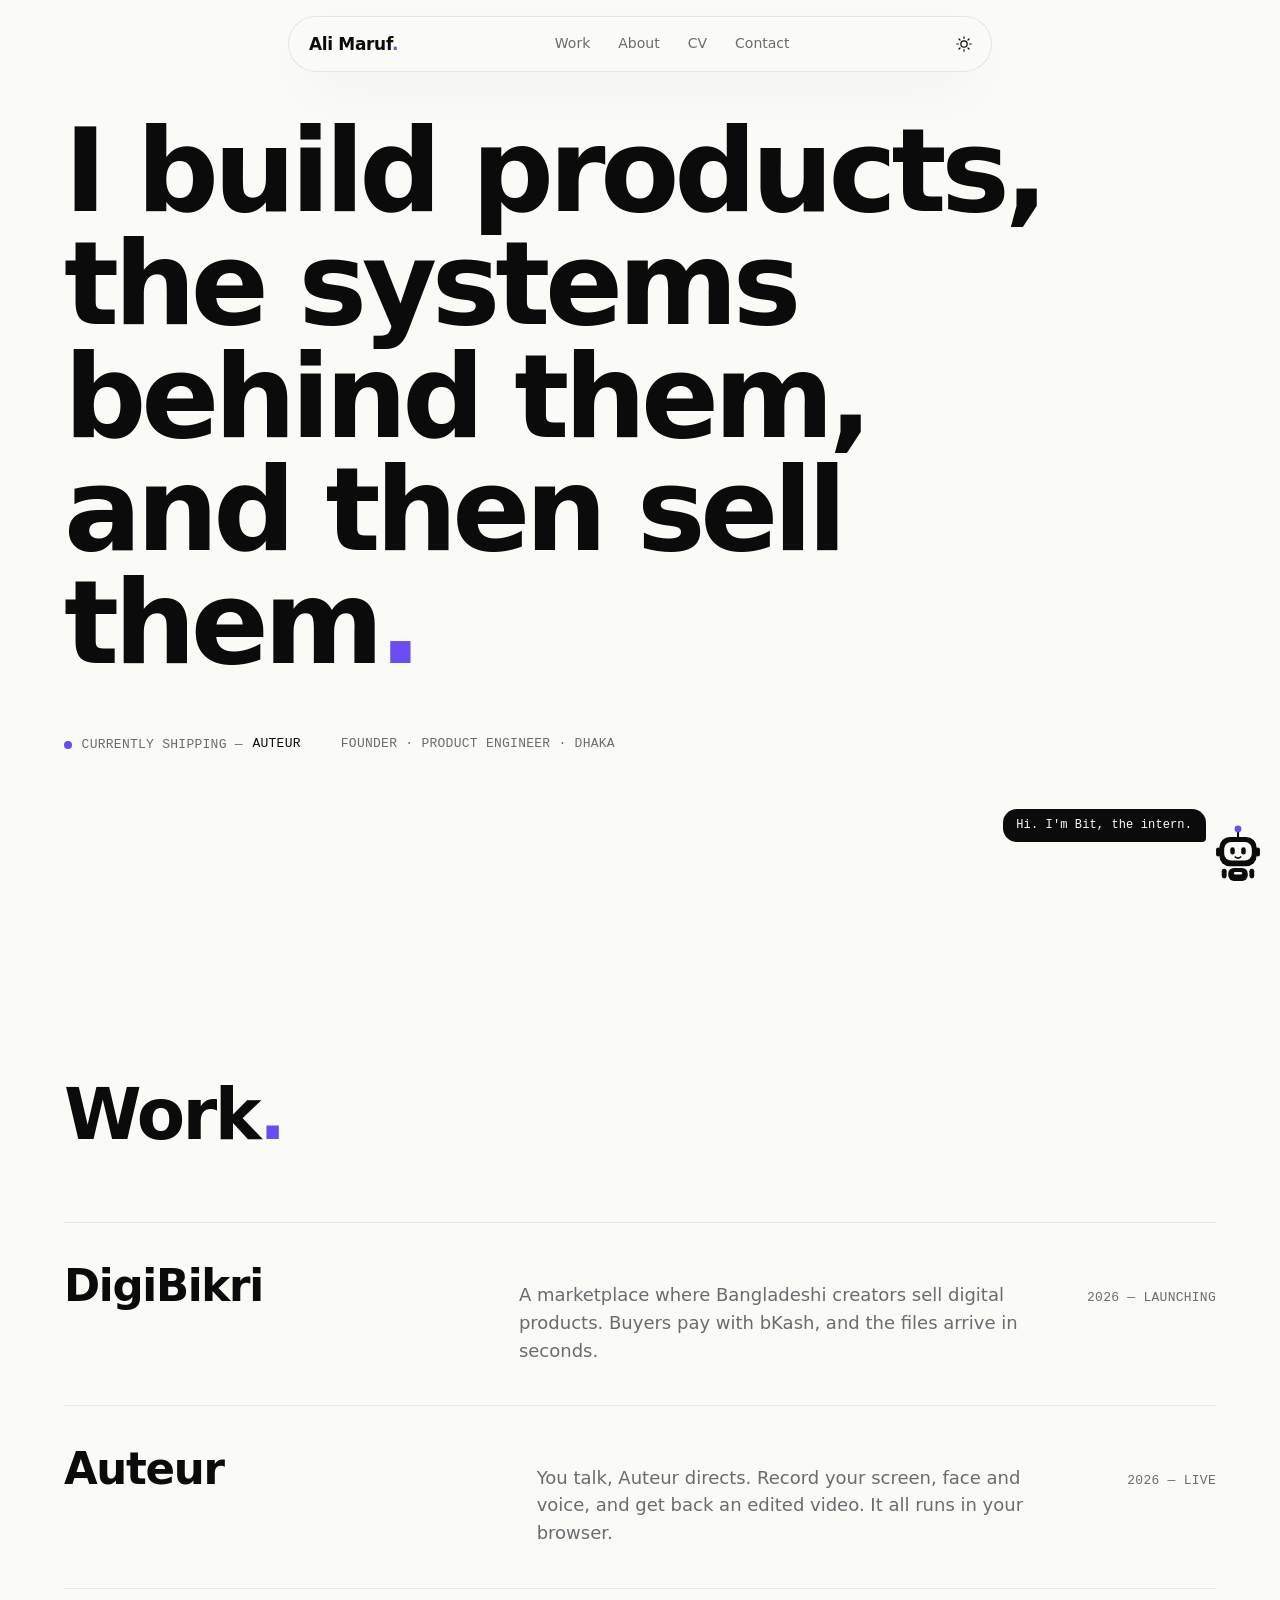
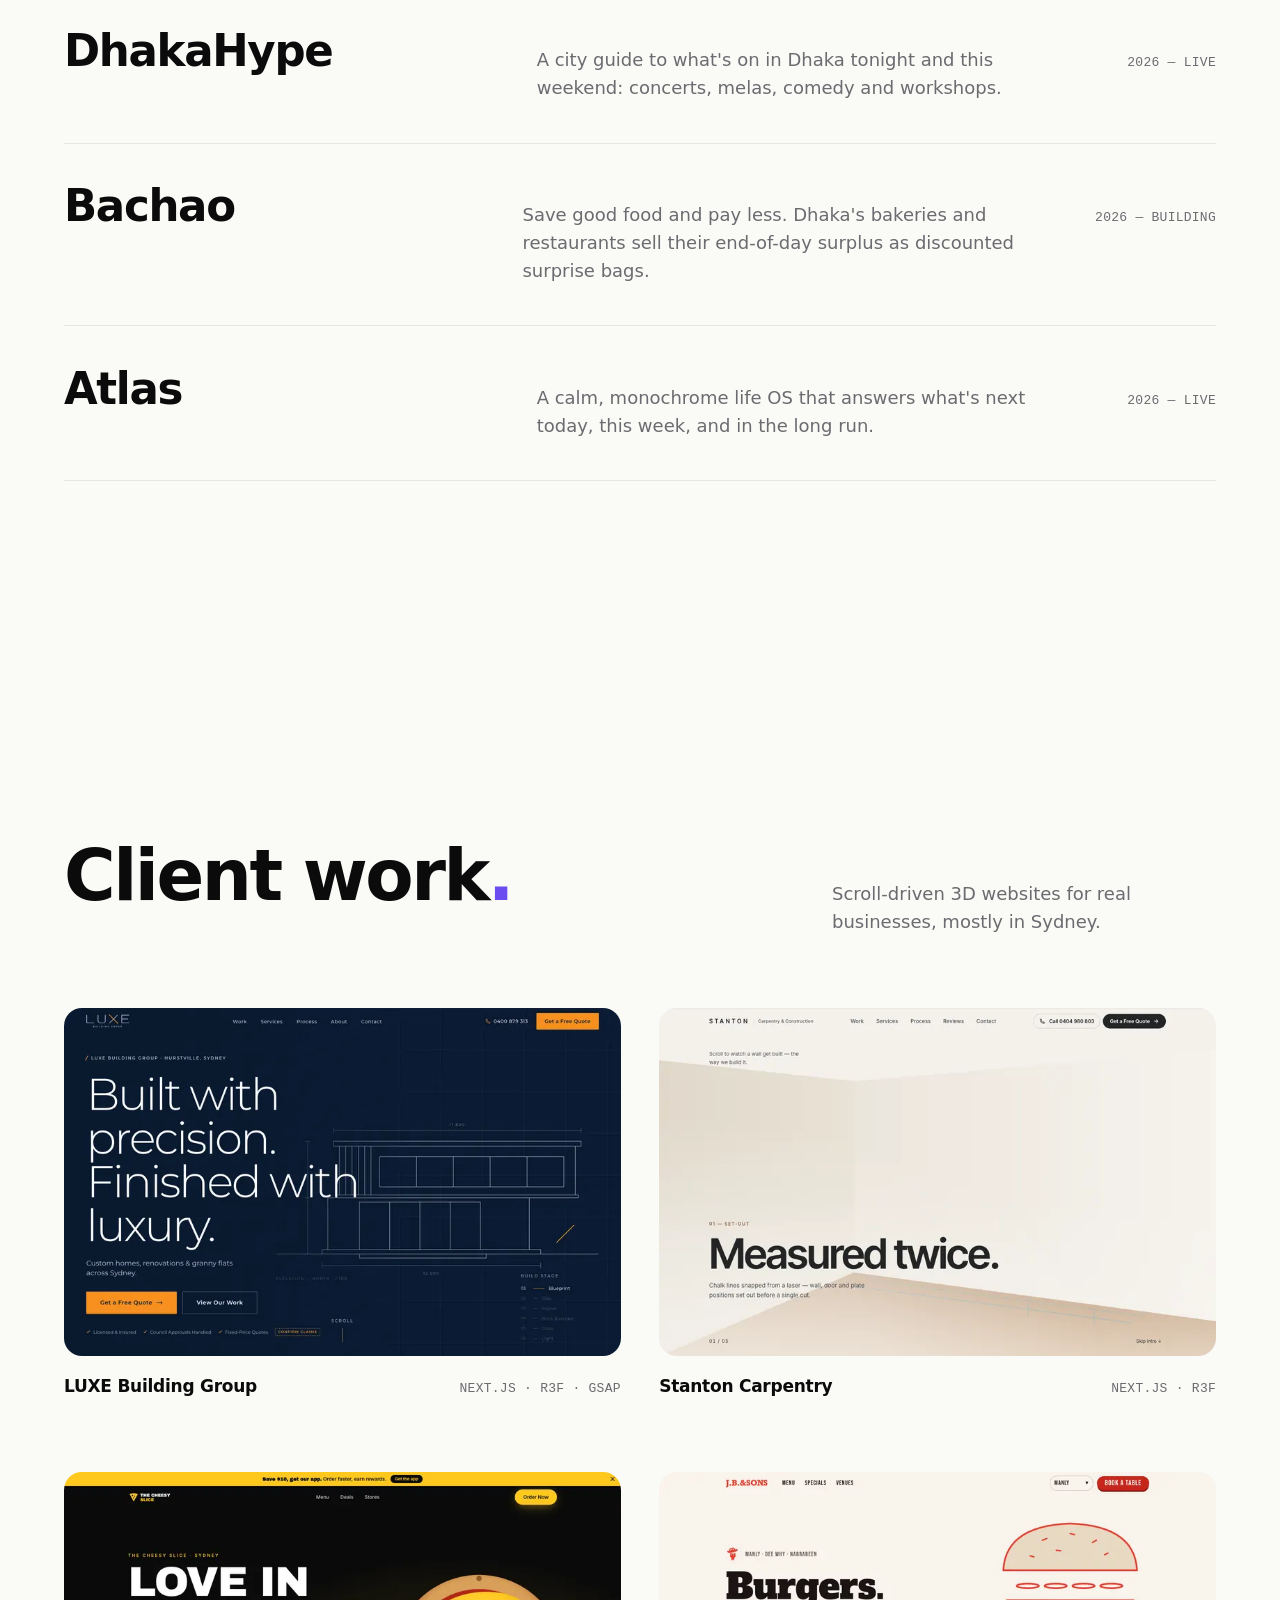
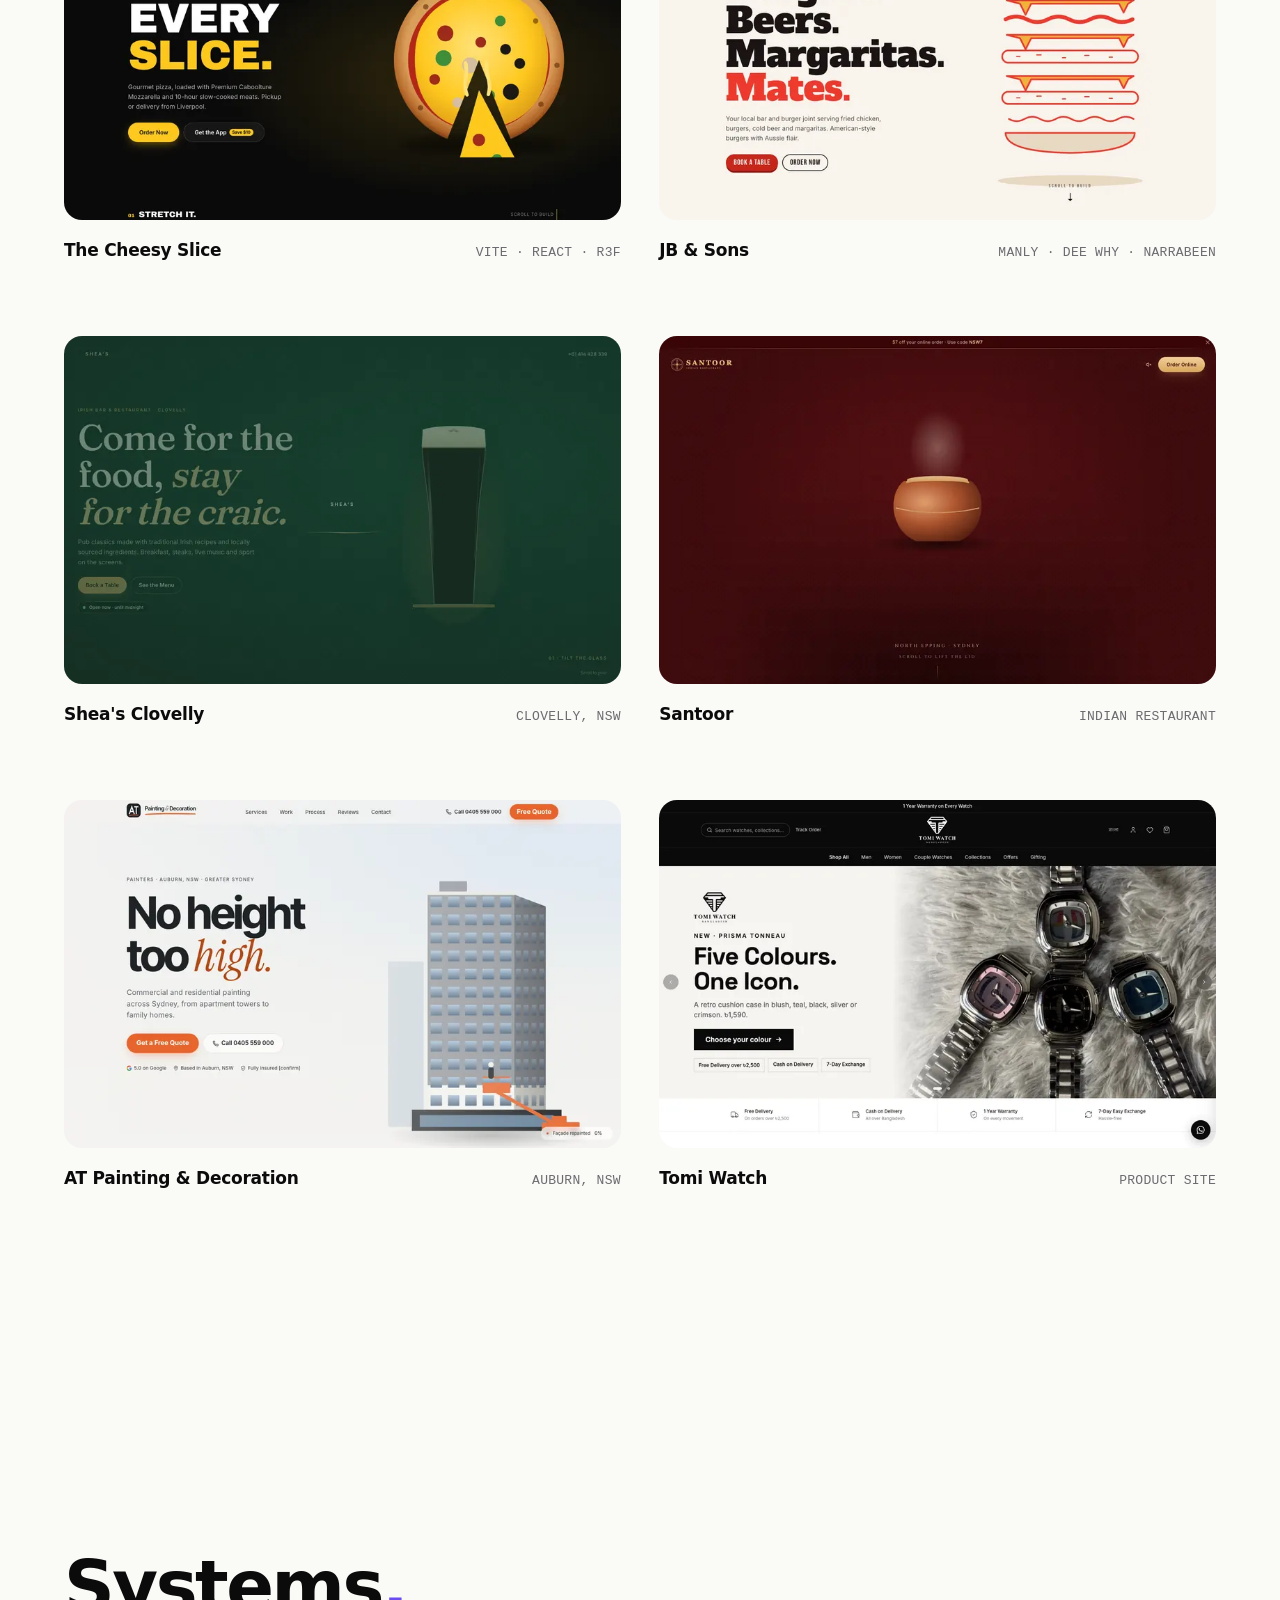
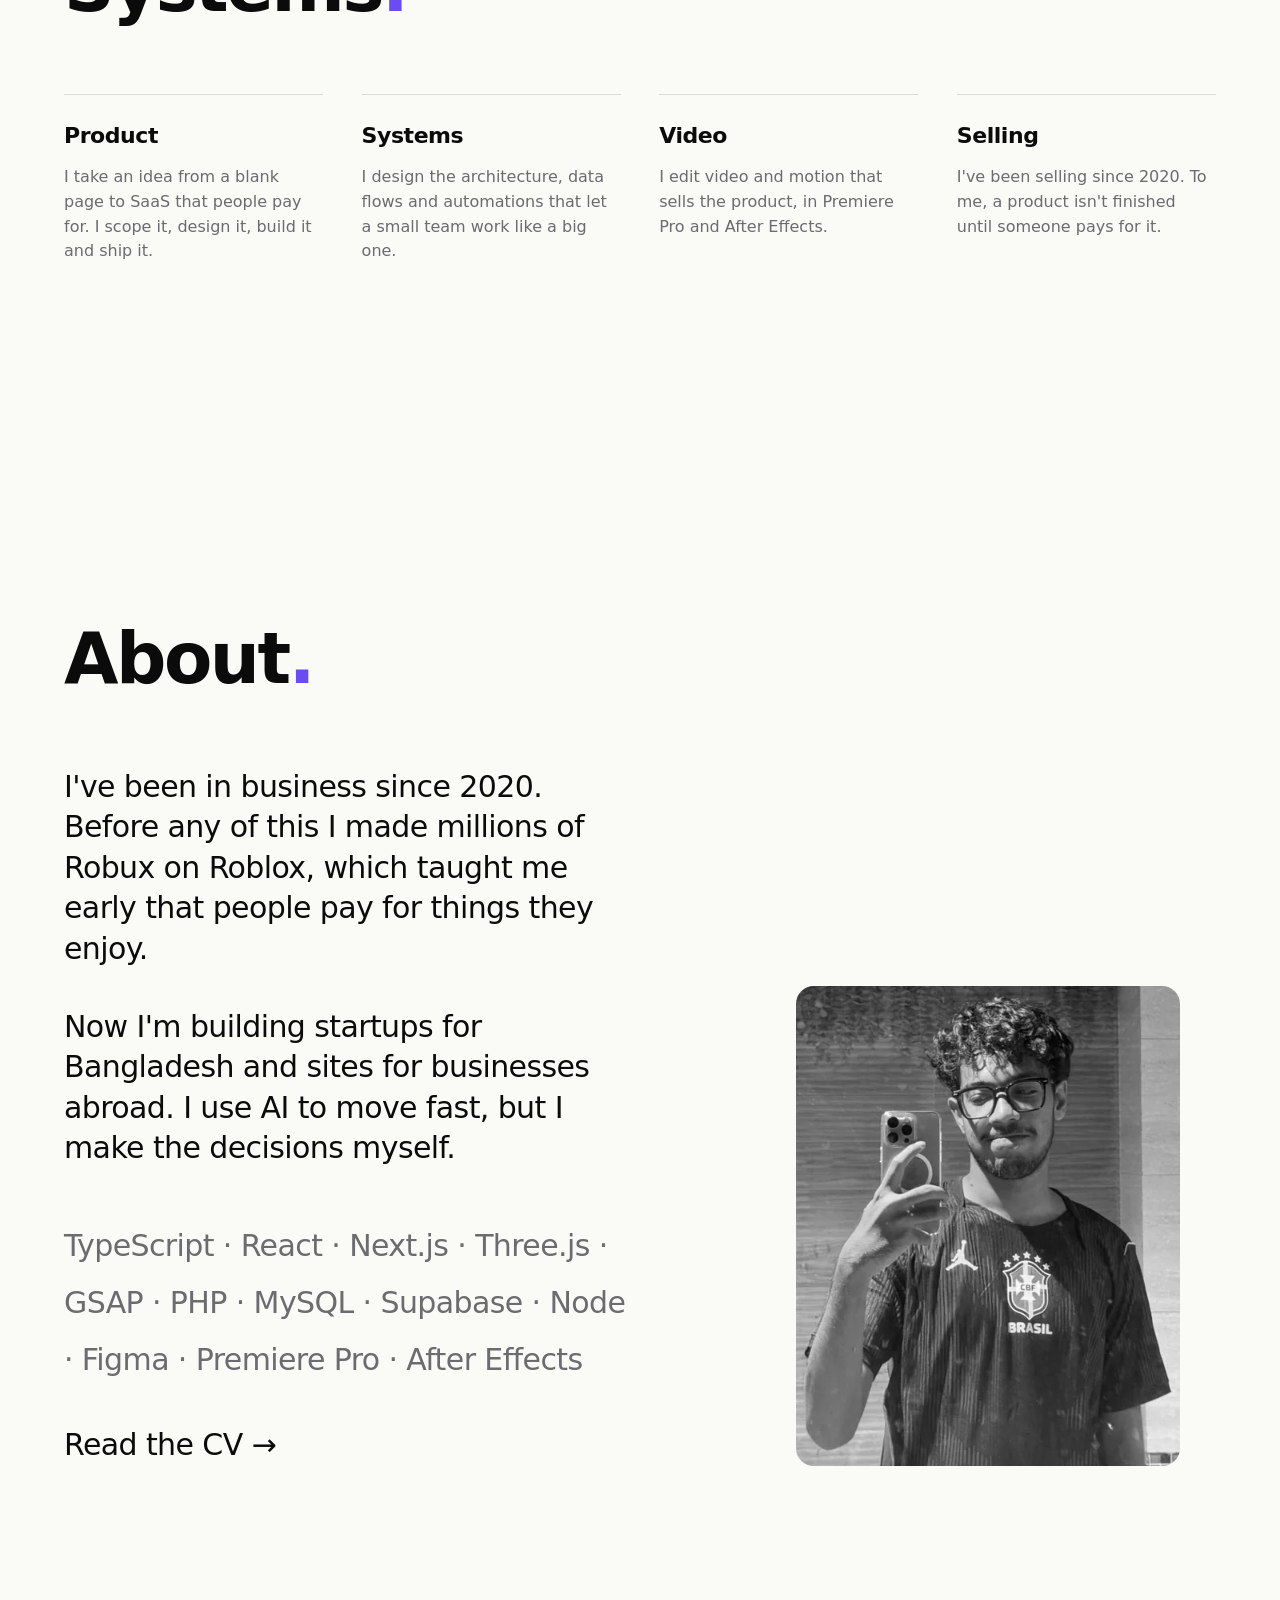
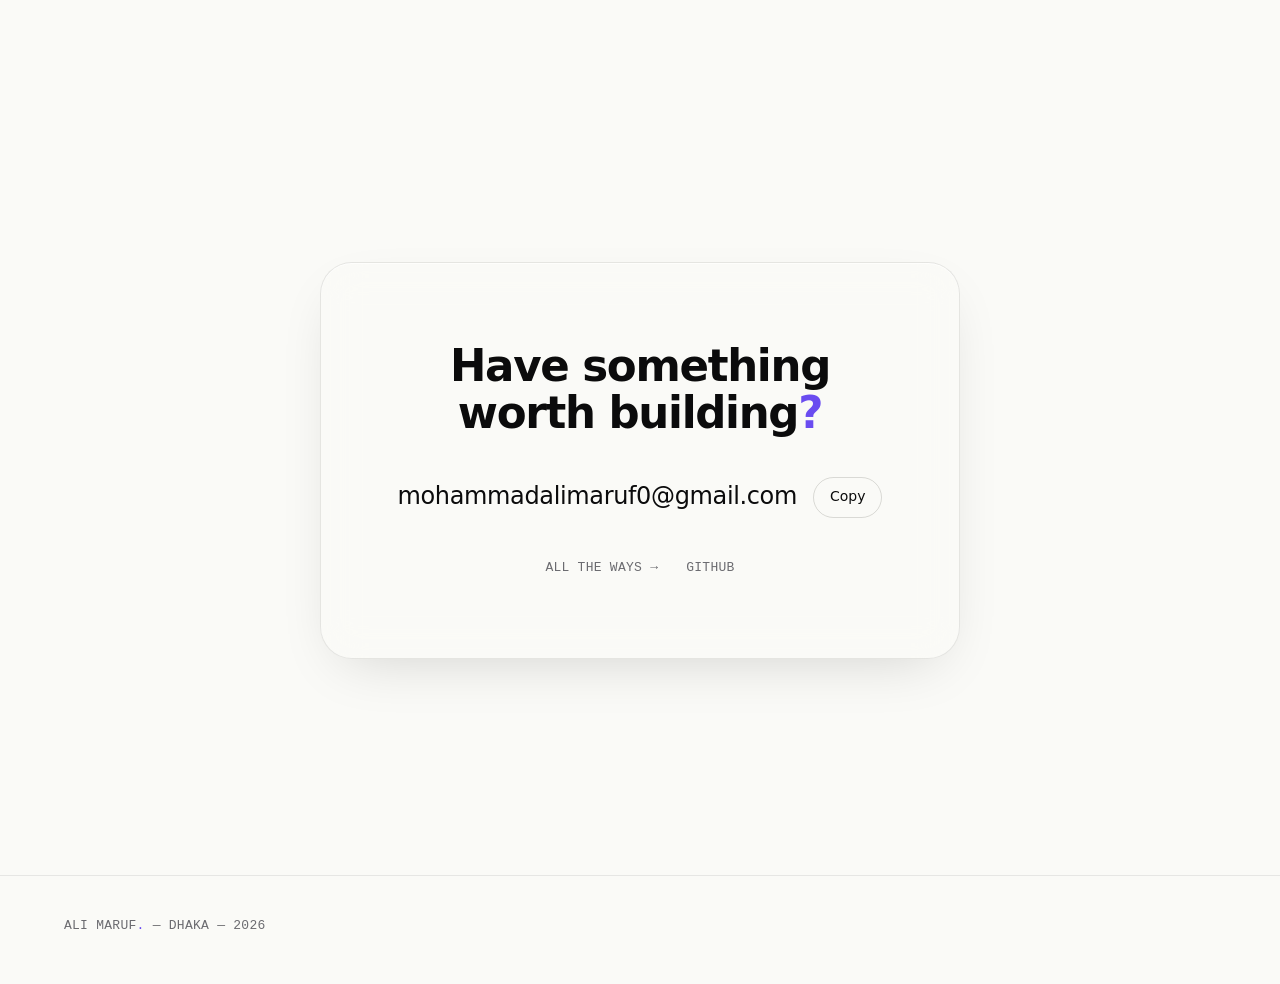
==== commit e8687ae7: "Add portrait, CV page and contact page - About: real portrait (mirrored selfie), B&W with colour on " ====
--- a/index.html
+++ b/index.html
@@ -28,8 +28,8 @@
       d.classList.add("js");
     })();
   </script>
-  <link rel="stylesheet" href="/assets/css/site.css?v=4">
-  <script src="/assets/js/site.js?v=4" defer></script>
+  <link rel="stylesheet" href="/assets/css/site.css?v=5">
+  <script src="/assets/js/site.js?v=5" defer></script>
 </head>
 <body>
   <a class="skip" href="#main">Skip to content</a>
@@ -38,10 +38,10 @@
     <a class="wordmark" href="/" aria-label="Ali Maruf, home">Ali Maruf<span class="dot">.</span></a>
     <nav aria-label="Primary">
       <ul>
-        <li><a href="#work">Work</a></li>
-        <li><a href="#systems">Systems</a></li>
-        <li><a href="#about">About</a></li>
-        <li><a href="#contact">Contact</a></li>
+        <li><a href="/#work">Work</a></li>
+        <li><a href="/#about">About</a></li>
+        <li><a href="/cv/">CV</a></li>
+        <li><a href="/contact/">Contact</a></li>
       </ul>
     </nav>
     <button class="theme-toggle" type="button" aria-label="Toggle colour theme">
@@ -199,10 +199,12 @@
           <p>I've been in business since 2020. Before any of this I made millions of Robux on Roblox, which taught me early that people pay for things they enjoy.</p>
           <p>Now I'm building startups for Bangladesh and sites for businesses abroad. I use AI to move fast, but I make the decisions myself.</p>
           <p class="mono">TypeScript · React · Next.js · Three.js · GSAP · PHP · MySQL · Supabase · Node · Figma · Premiere Pro · After Effects</p>
+          <p class="about-links"><a class="link" href="/cv/">Read the CV →</a></p>
         </div>
         <figure class="reveal" style="--delay:120ms">
-          <!-- Replace with: <img src="/assets/img/portrait.webp" width="960" height="1200" alt="Ali Maruf" loading="lazy" decoding="async"> -->
-          <div class="shot shot--portrait" data-label="Portrait"></div>
+          <div class="shot shot--portrait">
+            <img src="/assets/img/portrait.webp" srcset="/assets/img/portrait-480.webp 480w, /assets/img/portrait.webp 960w" sizes="(max-width: 860px) 90vw, 24rem" width="960" height="1200" alt="Ali Maruf taking a mirror selfie in glasses and a Brazil jersey" loading="lazy" decoding="async">
+          </div>
         </figure>
       </div>
     </section>
@@ -216,6 +218,7 @@
           <button class="pill" type="button" data-copy="mohammadalimaruf0@gmail.com">Copy</button>
         </div>
         <div class="socials mono">
+          <a href="/contact/">All the ways →</a>
           <a href="https://github.com/ali-maruf" target="_blank" rel="noopener">GitHub</a>
           <!-- TODO: uncomment and fill in
           <a href="https://www.linkedin.com/in/YOUR-HANDLE" target="_blank" rel="noopener">LinkedIn</a>
--- a/assets/css/site.css
+++ b/assets/css/site.css
@@ -249,7 +249,7 @@
 :root[data-theme="dark"] .theme-toggle .moon { display: block; }
 
 @media (max-width: 640px) {
-  .nav ul li:nth-child(2), .nav ul li:nth-child(3) { display: none; }
+  .nav ul li:nth-child(2) { display: none; }
 }
 
 /* ==========================================================================
@@ -789,3 +789,176 @@
 @media (max-width: 640px) {
   .bot-btn { width: 44px; }
 }
+
+/* ==========================================================================
+   About extras
+   ========================================================================== */
+
+.about-links { margin-top: 2rem; font-size: 1rem; }
+.about .shot img { transition: filter 600ms var(--ease); }
+.about .shot { filter: none; }
+.about .shot img { filter: grayscale(1); }
+.about figure:hover .shot img { filter: grayscale(0); }
+
+.nav ul a[aria-current="page"] { color: var(--fg); }
+
+/* ==========================================================================
+   CV
+   ========================================================================== */
+
+.cv-head {
+  padding-top: clamp(8rem, 22vh, 13rem);
+  padding-bottom: clamp(3rem, 8vh, 5rem);
+  display: grid;
+  grid-template-columns: auto 1fr;
+  align-items: end;
+  gap: 1.5rem 2rem;
+}
+.cv-photo {
+  width: clamp(84px, 10vw, 120px);
+  aspect-ratio: 1;
+  border-radius: var(--radius);
+  overflow: hidden;
+  background: var(--bg-raise);
+}
+.cv-photo img { width: 100%; height: 100%; object-fit: cover; }
+.cv-head h1 {
+  font-family: var(--font-display);
+  font-size: var(--step-1);
+  font-weight: 600;
+  letter-spacing: -0.04em;
+  line-height: 1;
+}
+.cv-head .role { margin-top: 0.6rem; color: var(--muted); font-size: clamp(1.125rem, 1.8vw, 1.375rem); letter-spacing: -0.01em; }
+.cv-meta {
+  grid-column: 1 / -1;
+  display: flex;
+  flex-wrap: wrap;
+  gap: 0.5rem 1.75rem;
+  margin-top: 1rem;
+}
+.cv-meta a:hover { color: var(--fg); }
+.cv-actions { grid-column: 1 / -1; display: flex; flex-wrap: wrap; gap: 0.6rem; margin-top: 0.5rem; }
+.pill--solid { background: var(--fg); color: var(--bg); border-color: var(--fg); }
+.pill--solid:hover { background: var(--fg); opacity: 0.85; }
+
+.cv { padding-bottom: var(--section); display: grid; gap: clamp(3.5rem, 9vh, 6rem); }
+.cv-sec {
+  display: grid;
+  grid-template-columns: 12rem minmax(0, 1fr);
+  gap: 1rem 3rem;
+  padding-top: 1.5rem;
+  border-top: 1px solid var(--line-strong);
+}
+@media (max-width: 760px) { .cv-sec { grid-template-columns: 1fr; } }
+.cv-sec > h2 { padding-top: 0.2rem; }
+.cv-sec > div { max-width: 46rem; }
+.cv-sec .lead {
+  font-family: var(--font-display);
+  font-size: clamp(1.25rem, 2vw, 1.5rem);
+  line-height: 1.4;
+  letter-spacing: -0.015em;
+}
+
+.entry + .entry { margin-top: 2.25rem; }
+.entry-top {
+  display: flex;
+  flex-wrap: wrap;
+  justify-content: space-between;
+  align-items: baseline;
+  gap: 0.25rem 1.5rem;
+}
+.entry h3 {
+  font-family: var(--font-display);
+  font-size: 1.1875rem;
+  font-weight: 600;
+  letter-spacing: -0.015em;
+}
+.entry h3 a:hover { color: var(--accent); }
+.entry h3 .role { font-weight: 400; color: var(--muted); }
+.entry p { margin-top: 0.45rem; color: var(--muted); font-size: 1rem; }
+.entry .mono { margin-top: 0.6rem; text-transform: none; }
+
+.skills { display: grid; grid-template-columns: repeat(2, minmax(0, 1fr)); gap: 1.75rem 2.5rem; }
+@media (max-width: 560px) { .skills { grid-template-columns: 1fr; } }
+.skills h3 { font-size: 1rem; font-weight: 600; margin-bottom: 0.3rem; }
+.skills p { color: var(--muted); font-size: 0.9375rem; }
+
+.stack-list { display: grid; gap: 0.9rem; margin: 0; }
+.stack-list div { display: grid; grid-template-columns: 9rem 1fr; gap: 1rem; font-size: 0.9375rem; }
+@media (max-width: 560px) { .stack-list div { grid-template-columns: 1fr; gap: 0.15rem; } }
+.stack-list dt { color: var(--muted); }
+.stack-list dd { margin: 0; }
+
+/* ==========================================================================
+   Contact page
+   ========================================================================== */
+
+.say {
+  padding-top: clamp(9rem, 26vh, 15rem);
+  padding-bottom: clamp(3rem, 8vh, 5rem);
+}
+.say h1 {
+  font-family: var(--font-display);
+  font-size: var(--step-hero);
+  font-weight: 600;
+  letter-spacing: -0.045em;
+  line-height: 0.98;
+}
+.say .lede { margin-top: 1.75rem; max-width: 32rem; color: var(--muted); font-size: clamp(1.125rem, 1.8vw, 1.3125rem); line-height: 1.45; }
+
+.contact-page { padding-bottom: var(--section); }
+.contact-page .contact-card { max-width: 46rem; margin-inline: 0; text-align: left; }
+.contact-page .contact-card h2 { margin-inline: 0; max-width: none; font-size: var(--step-3); letter-spacing: -0.02em; }
+
+.chips { display: flex; flex-wrap: wrap; gap: 0.6rem; margin-top: 1.5rem; }
+.chip {
+  display: inline-flex;
+  align-items: center;
+  gap: 0.5rem;
+  padding: 0.7rem 1.15rem;
+  border: 1px solid var(--line-strong);
+  border-radius: 999px;
+  font-size: 0.9375rem;
+  transition: border-color 200ms var(--ease), background-color 200ms var(--ease), transform 300ms var(--ease);
+}
+.chip:hover { border-color: var(--accent); background: var(--accent-soft); transform: translateY(-1px); }
+.chip::after { content: "→"; color: var(--muted); transition: transform 300ms var(--ease); }
+.chip:hover::after { transform: translateX(3px); color: var(--accent); }
+
+.contact-page .email-row { justify-content: flex-start; margin-top: 2.5rem; padding-top: 2rem; border-top: 1px solid var(--line); }
+.contact-page .socials { justify-content: flex-start; }
+
+.clock {
+  display: flex;
+  flex-wrap: wrap;
+  gap: 0.5rem 1.5rem;
+  margin-top: clamp(3rem, 8vh, 5rem);
+}
+.clock strong { color: var(--fg); font-weight: 500; }
+
+/* ==========================================================================
+   Print (CV → PDF)
+   ========================================================================== */
+
+@media print {
+  @page { margin: 14mm 14mm; }
+  :root, :root[data-theme="dark"] {
+    --bg: #fff; --fg: #000; --muted: #444; --line: #ddd; --line-strong: #bbb; --accent: #6a4cf0;
+  }
+  body { font-size: 10.5pt; background: #fff; }
+  .nav, .bot, .footer, .skip, .cv-actions, .preview { display: none !important; }
+  .js .reveal { opacity: 1 !important; transform: none !important; }
+  .wrap { max-width: none; padding-inline: 0; }
+  .cv-head { padding-top: 0; padding-bottom: 6mm; }
+  .cv-head h1 { font-size: 26pt; }
+  .cv-photo { width: 22mm; }
+  .cv { gap: 6mm; padding-bottom: 0; }
+  .cv-sec { grid-template-columns: 34mm 1fr; gap: 2mm 6mm; padding-top: 3mm; break-inside: avoid-page; }
+  .cv-sec .lead { font-size: 12pt; }
+  .entry { break-inside: avoid; }
+  .entry + .entry { margin-top: 4mm; }
+  .entry h3 { font-size: 11pt; }
+  .entry p, .skills p, .stack-list div { font-size: 9.5pt; }
+  a { text-decoration: none; }
+}
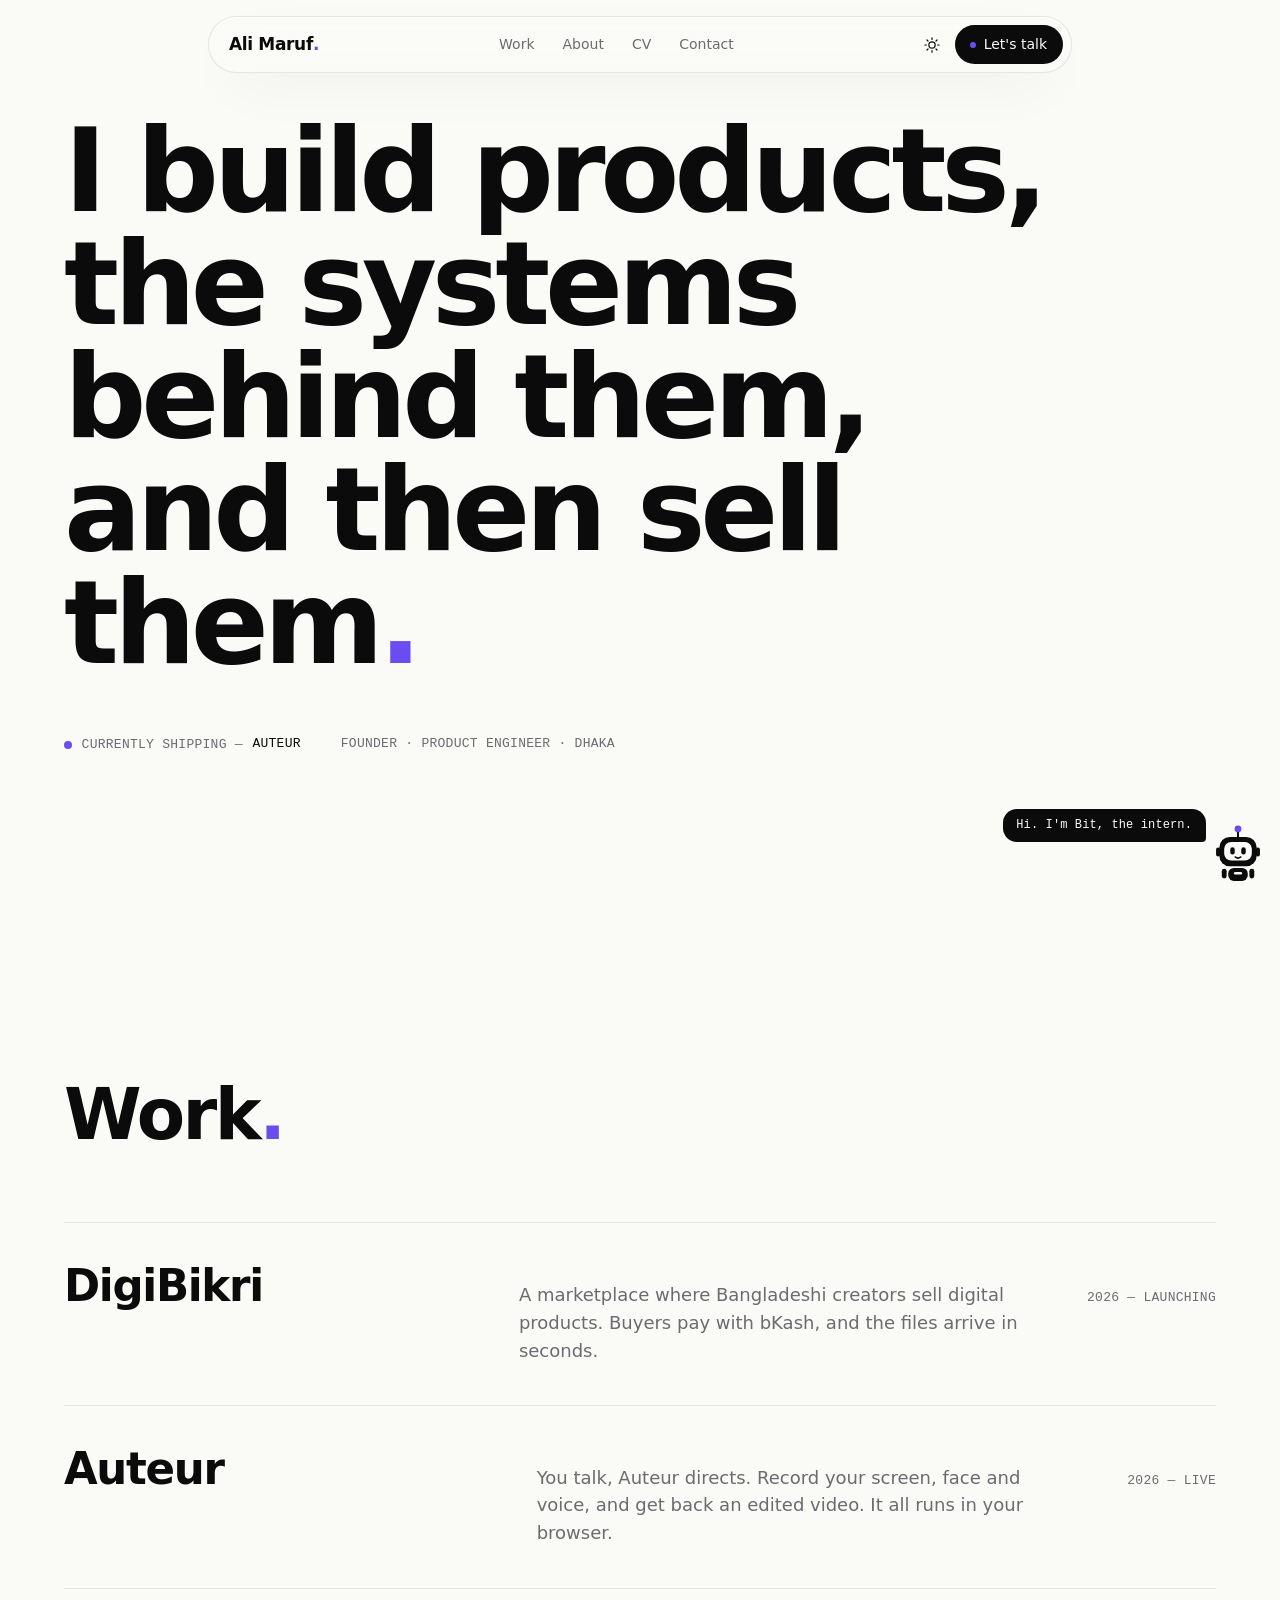
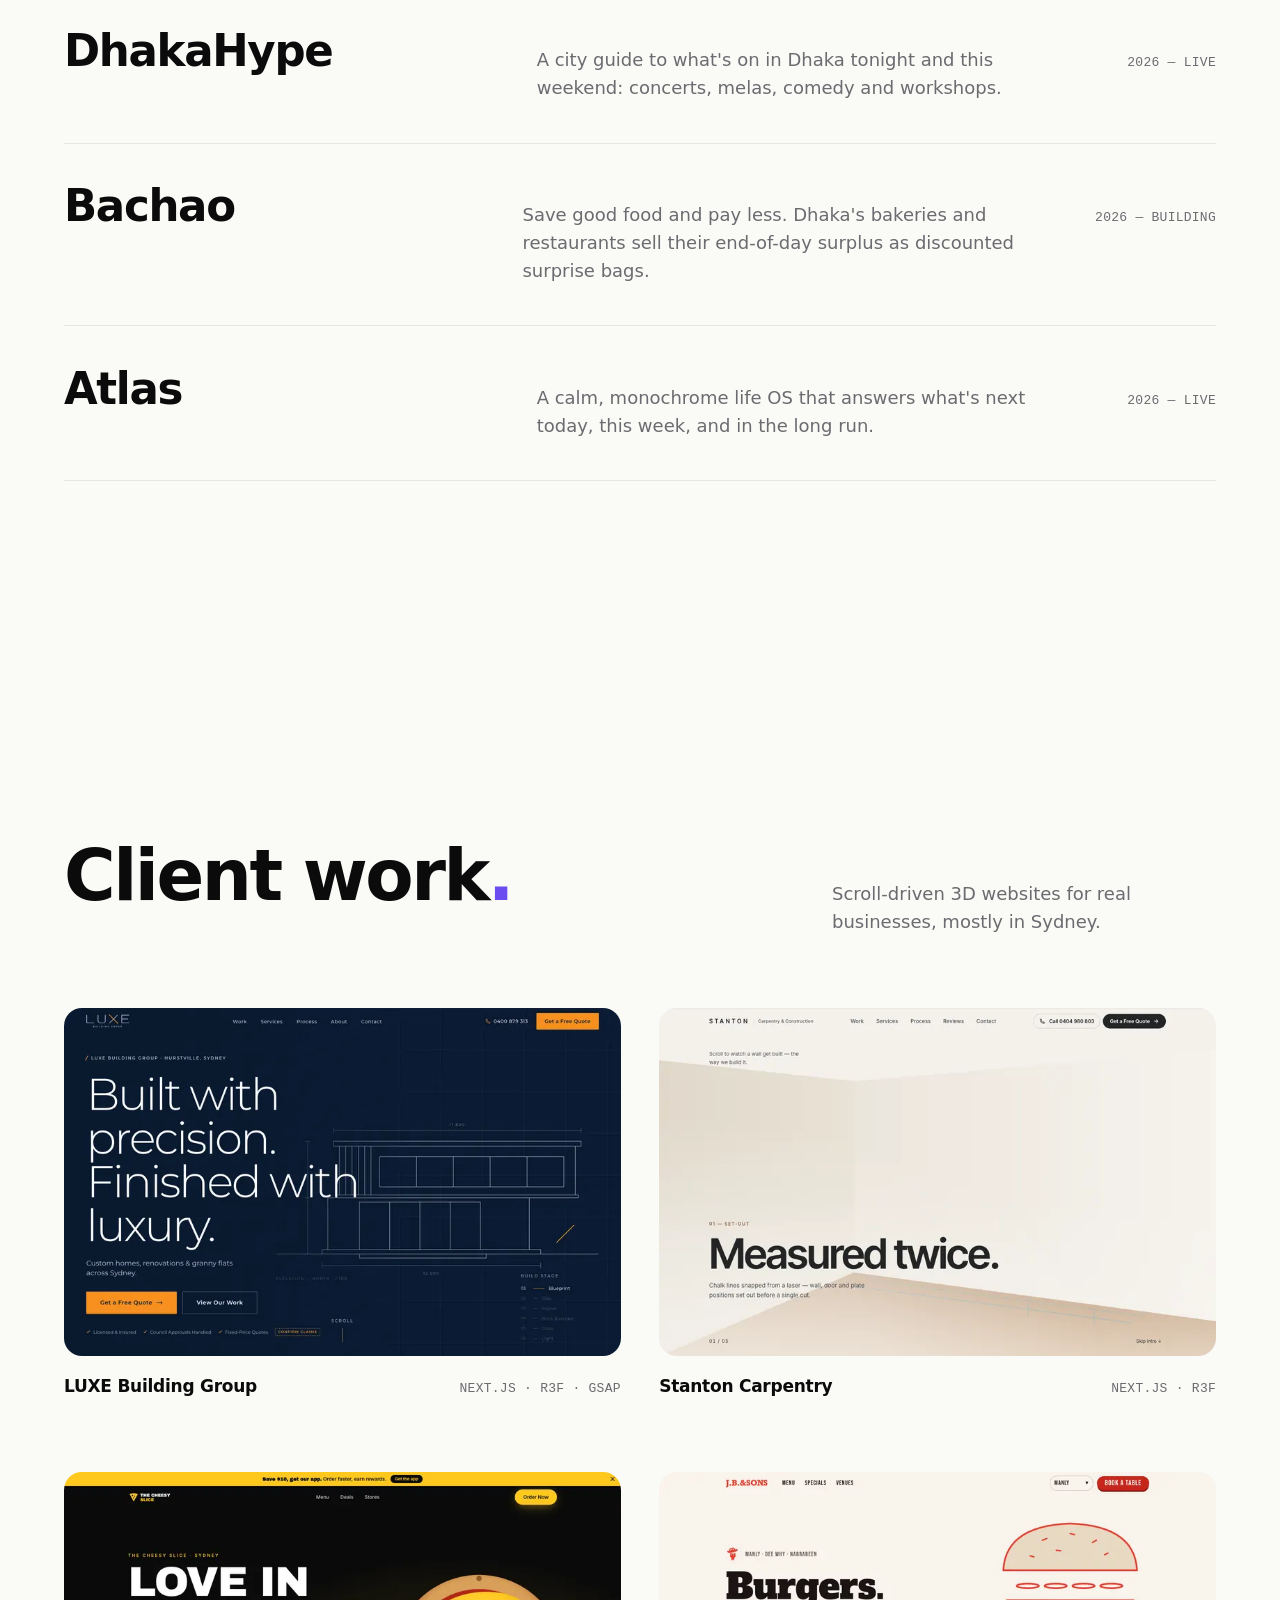
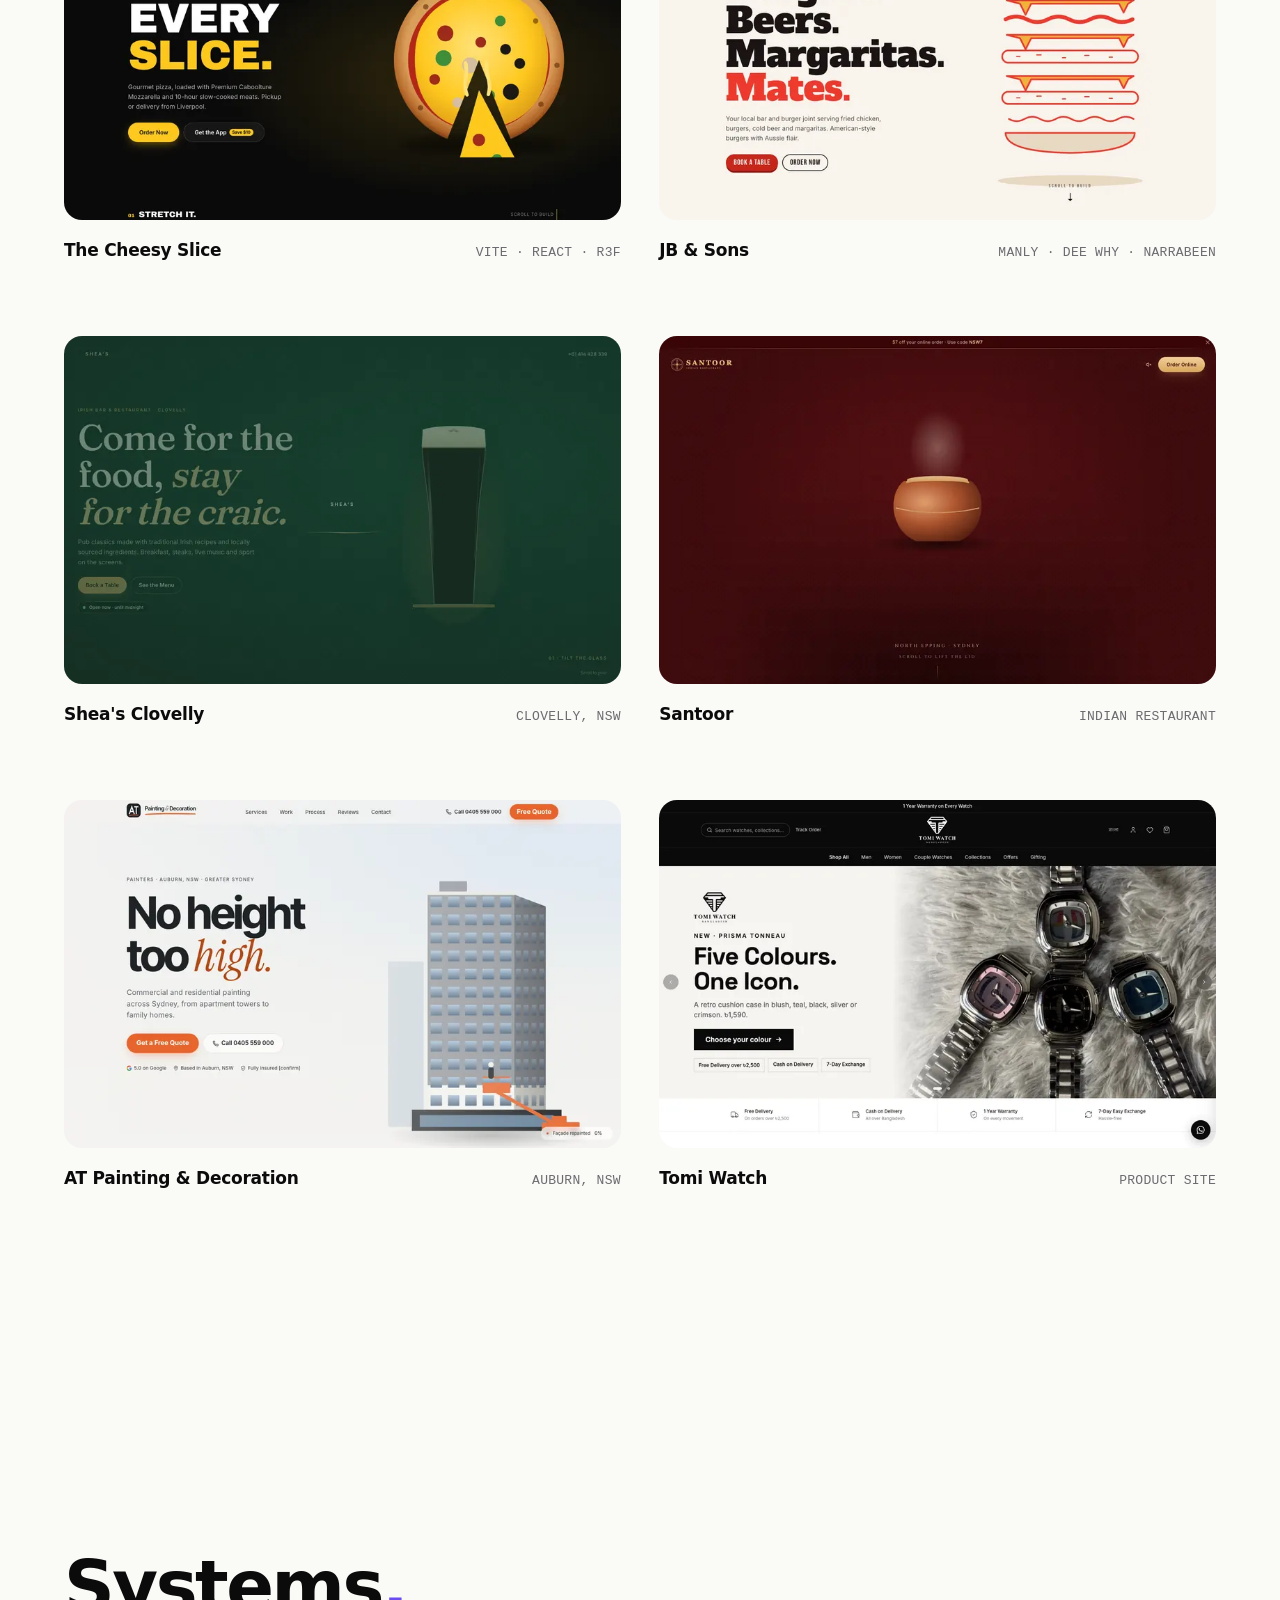
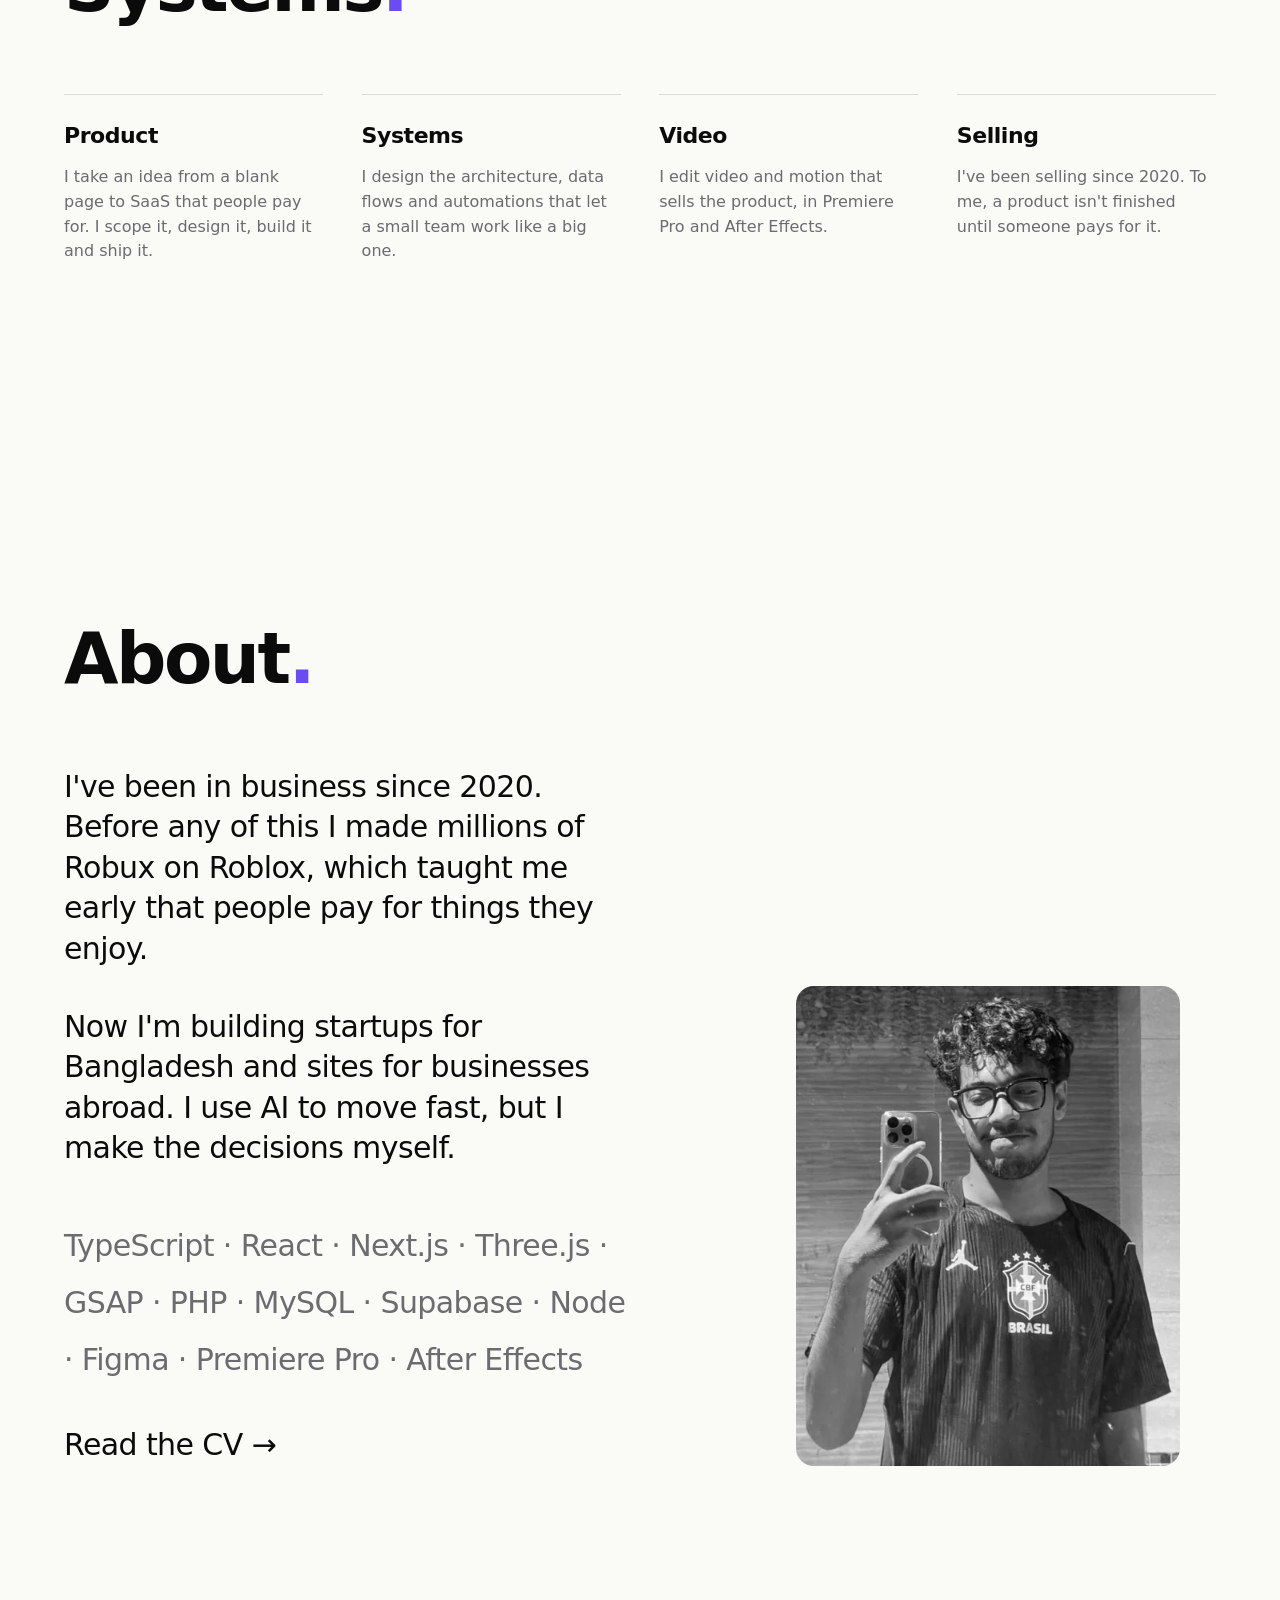
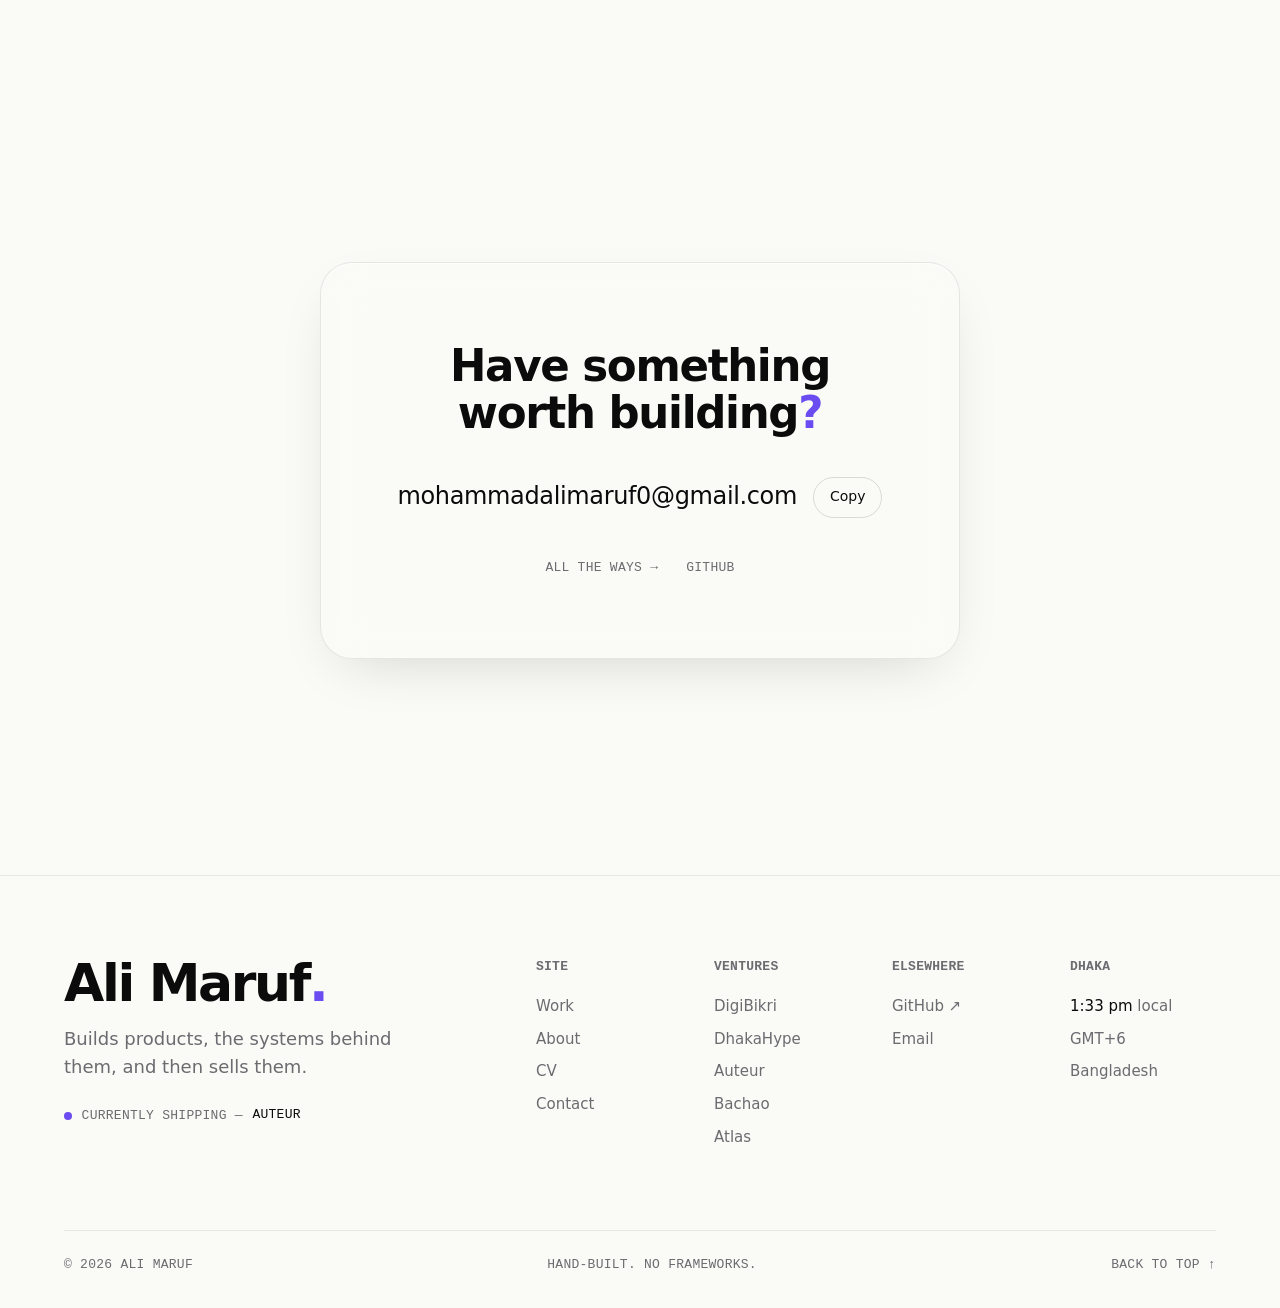
==== commit c6e63476: "New header and footer Header: glass pill with Let's talk button, active-section dot, and a proper mo" ====
--- a/index.html
+++ b/index.html
@@ -28,27 +28,45 @@
       d.classList.add("js");
     })();
   </script>
-  <link rel="stylesheet" href="/assets/css/site.css?v=5">
-  <script src="/assets/js/site.js?v=5" defer></script>
+  <link rel="stylesheet" href="/assets/css/site.css?v=6">
+  <script src="/assets/js/site.js?v=6" defer></script>
 </head>
 <body>
   <a class="skip" href="#main">Skip to content</a>
 
   <header class="nav glass">
     <a class="wordmark" href="/" aria-label="Ali Maruf, home">Ali Maruf<span class="dot">.</span></a>
-    <nav aria-label="Primary">
+    <nav class="nav-links" aria-label="Primary">
       <ul>
-        <li><a href="/#work">Work</a></li>
-        <li><a href="/#about">About</a></li>
-        <li><a href="/cv/">CV</a></li>
-        <li><a href="/contact/">Contact</a></li>
+          <li><a href="/#work" data-spy="work">Work</a></li>
+          <li><a href="/#about" data-spy="about">About</a></li>
+          <li><a href="/cv/">CV</a></li>
+          <li><a href="/contact/">Contact</a></li>
       </ul>
     </nav>
-    <button class="theme-toggle" type="button" aria-label="Toggle colour theme">
-      <svg class="sun" viewBox="0 0 24 24" fill="none" stroke="currentColor" stroke-width="1.6" stroke-linecap="round" aria-hidden="true"><circle cx="12" cy="12" r="4.2"/><path d="M12 2.5v2M12 19.5v2M2.5 12h2M19.5 12h2M5.3 5.3l1.4 1.4M17.3 17.3l1.4 1.4M5.3 18.7l1.4-1.4M17.3 6.7l1.4-1.4"/></svg>
-      <svg class="moon" viewBox="0 0 24 24" fill="none" stroke="currentColor" stroke-width="1.6" stroke-linejoin="round" aria-hidden="true"><path d="M20 14.5A8 8 0 0 1 9.5 4a8 8 0 1 0 10.5 10.5Z"/></svg>
-    </button>
+    <div class="nav-end">
+      <button class="theme-toggle" type="button" aria-label="Toggle colour theme">
+        <svg class="sun" viewBox="0 0 24 24" fill="none" stroke="currentColor" stroke-width="1.6" stroke-linecap="round" aria-hidden="true"><circle cx="12" cy="12" r="4.2"/><path d="M12 2.5v2M12 19.5v2M2.5 12h2M19.5 12h2M5.3 5.3l1.4 1.4M17.3 17.3l1.4 1.4M5.3 18.7l1.4-1.4M17.3 6.7l1.4-1.4"/></svg>
+        <svg class="moon" viewBox="0 0 24 24" fill="none" stroke="currentColor" stroke-width="1.6" stroke-linejoin="round" aria-hidden="true"><path d="M20 14.5A8 8 0 0 1 9.5 4a8 8 0 1 0 10.5 10.5Z"/></svg>
+      </button>
+      <a class="nav-cta" href="/contact/">Let's talk</a>
+      <button class="nav-menu" type="button" aria-expanded="false" aria-controls="menu" aria-label="Open menu"><span></span><span></span></button>
+    </div>
   </header>
+  <div class="menu glass" id="menu">
+    <nav aria-label="Menu">
+      <ul>
+        <li><a href="/#work" data-spy="work"><span class="mono">01</span><span>Work<span class="dot">.</span></span></a></li>
+        <li><a href="/#about" data-spy="about"><span class="mono">02</span><span>About<span class="dot">.</span></span></a></li>
+        <li><a href="/cv/"><span class="mono">03</span><span>CV<span class="dot">.</span></span></a></li>
+        <li><a href="/contact/"><span class="mono">04</span><span>Contact<span class="dot">.</span></span></a></li>
+      </ul>
+    </nav>
+    <div class="menu-foot mono">
+      <a href="mailto:mohammadalimaruf0@gmail.com">mohammadalimaruf0@gmail.com</a>
+      <span>Dhaka · <span data-dhaka-time>—</span></span>
+    </div>
+  </div>
 
   <main id="main">
 
@@ -231,8 +249,39 @@
 
   </main>
 
-  <footer class="footer wrap">
-    <p class="mono">Ali Maruf<span class="dot">.</span> — Dhaka — 2026</p>
+  <footer class="footer">
+    <div class="wrap">
+      <div class="foot-top">
+        <div class="foot-brand">
+          <a class="foot-mark" href="/">Ali Maruf<span class="dot">.</span></a>
+          <p class="muted">Builds products, the systems behind them, and then sells them.</p>
+          <p class="mono status">Currently shipping — <a class="link" href="/work/auteur/">Auteur</a></p>
+        </div>
+        <nav class="foot-cols" aria-label="Footer">
+          <div>
+            <h2 class="mono">Site</h2>
+            <ul><li><a href="/#work">Work</a></li><li><a href="/#about">About</a></li><li><a href="/cv/">CV</a></li><li><a href="/contact/">Contact</a></li></ul>
+          </div>
+          <div>
+            <h2 class="mono">Ventures</h2>
+            <ul><li><a href="/work/digibikri/">DigiBikri</a></li><li><a href="/work/dhakahype/">DhakaHype</a></li><li><a href="/work/auteur/">Auteur</a></li><li><a href="/work/bachao/">Bachao</a></li><li><a href="/work/atlas/">Atlas</a></li></ul>
+          </div>
+          <div>
+            <h2 class="mono">Elsewhere</h2>
+            <ul><li><a href="https://github.com/ali-maruf" target="_blank" rel="noopener">GitHub ↗</a></li><li><a href="mailto:mohammadalimaruf0@gmail.com">Email</a></li><!-- TODO: add LinkedIn / X here --></ul>
+          </div>
+          <div>
+            <h2 class="mono">Dhaka</h2>
+            <ul><li><strong data-dhaka-time>—</strong> local</li><li>GMT+6</li><li>Bangladesh</li></ul>
+          </div>
+        </nav>
+      </div>
+      <div class="foot-bottom mono">
+        <span>© 2026 Ali Maruf</span>
+        <span>Hand-built. No frameworks.</span>
+        <button class="to-top" type="button" data-top>Back to top ↑</button>
+      </div>
+    </div>
   </footer>
 
   <div class="preview glass" aria-hidden="true"><div class="shot"></div></div>
--- a/assets/css/site.css
+++ b/assets/css/site.css
@@ -187,7 +187,7 @@
 }
 
 /* ==========================================================================
-   Nav
+   Header
    ========================================================================== */
 
 .nav {
@@ -196,16 +196,16 @@
   left: 50%;
   z-index: 50;
   transform: translateX(-50%);
-  width: min(calc(100% - 2rem), 44rem);
+  width: min(calc(100% - 2rem), 54rem);
   display: flex;
   align-items: center;
   justify-content: space-between;
   gap: 1rem;
-  padding: 0.55rem 0.55rem 0.55rem 1.25rem;
+  padding: 0.5rem 0.5rem 0.5rem 1.25rem;
   border-radius: 999px;
-  transition: padding 400ms var(--ease), width 400ms var(--ease);
-}
-.nav.is-scrolled { width: min(calc(100% - 2rem), 40rem); padding-block: 0.4rem; }
+  transition: padding 400ms var(--ease), width 400ms var(--ease), box-shadow 400ms var(--ease);
+}
+.nav.is-scrolled { width: min(calc(100% - 2rem), 50rem); padding-block: 0.38rem; }
 
 .wordmark {
   font-family: var(--font-display);
@@ -214,23 +214,68 @@
   letter-spacing: -0.02em;
   white-space: nowrap;
 }
-
-.nav ul {
+.wordmark .dot { display: inline-block; transition: transform 400ms var(--ease); }
+.wordmark:hover .dot { transform: translateY(-3px); }
+
+.nav-links ul {
   display: flex;
   align-items: center;
-  gap: 0.25rem;
-}
-.nav ul a {
+  gap: 0.15rem;
+}
+.nav-links a {
+  position: relative;
   display: block;
-  padding: 0.4rem 0.75rem;
+  padding: 0.45rem 0.8rem;
   border-radius: 999px;
   font-size: 0.875rem;
   color: var(--muted);
-  transition: color 200ms var(--ease);
-}
-.nav ul a:hover { color: var(--fg); }
-
-.theme-toggle {
+  transition: color 200ms var(--ease), background-color 200ms var(--ease);
+}
+.nav-links a:hover { color: var(--fg); background: var(--line); }
+.nav-links a::after {
+  content: "";
+  position: absolute;
+  left: 50%;
+  bottom: 0.15rem;
+  width: 4px;
+  height: 4px;
+  margin-left: -2px;
+  border-radius: 50%;
+  background: var(--accent);
+  opacity: 0;
+  transform: scale(0);
+  transition: opacity 250ms var(--ease), transform 350ms var(--ease);
+}
+.nav-links a.is-active, .nav-links a[aria-current="page"] { color: var(--fg); }
+.nav-links a.is-active::after, .nav-links a[aria-current="page"]::after { opacity: 1; transform: scale(1); }
+
+.nav-end { display: flex; align-items: center; gap: 0.35rem; }
+
+.nav-cta {
+  display: inline-flex;
+  align-items: center;
+  gap: 0.5rem;
+  padding: 0.55rem 1rem 0.55rem 0.9rem;
+  border-radius: 999px;
+  background: var(--fg);
+  color: var(--bg);
+  font-size: 0.875rem;
+  font-weight: 500;
+  white-space: nowrap;
+  transition: opacity 200ms var(--ease), transform 300ms var(--ease);
+}
+.nav-cta::before {
+  content: "";
+  width: 6px;
+  height: 6px;
+  border-radius: 50%;
+  background: var(--accent);
+  box-shadow: 0 0 0 0 var(--accent-soft);
+  animation: pulse 2.4s var(--ease) infinite;
+}
+.nav-cta:hover { opacity: 0.88; transform: translateY(-1px); }
+
+.theme-toggle, .nav-menu {
   flex: none;
   width: 2.25rem;
   height: 2.25rem;
@@ -241,15 +286,83 @@
   background: transparent;
   color: var(--fg);
   cursor: pointer;
-}
-.theme-toggle:hover { background: var(--line); }
+  transition: background-color 200ms var(--ease);
+}
+.theme-toggle:hover, .nav-menu:hover { background: var(--line); }
 .theme-toggle svg { width: 18px; height: 18px; }
 .theme-toggle .moon { display: none; }
 :root[data-theme="dark"] .theme-toggle .sun { display: none; }
 :root[data-theme="dark"] .theme-toggle .moon { display: block; }
 
-@media (max-width: 640px) {
-  .nav ul li:nth-child(2) { display: none; }
+.nav-menu { display: none; position: relative; }
+.nav-menu span {
+  position: absolute;
+  left: 50%;
+  top: 50%;
+  width: 16px;
+  height: 1.6px;
+  margin-left: -8px;
+  border-radius: 2px;
+  background: currentColor;
+  transition: transform 400ms var(--ease);
+}
+.nav-menu span:first-child { transform: translateY(-3.5px); }
+.nav-menu span:last-child { transform: translateY(3.5px); }
+.nav.is-open .nav-menu span:first-child { transform: rotate(45deg); }
+.nav.is-open .nav-menu span:last-child { transform: rotate(-45deg); }
+
+/* Mobile menu panel */
+.menu {
+  position: fixed;
+  top: 4.6rem;
+  left: 50%;
+  z-index: 49;
+  width: min(calc(100% - 2rem), 54rem);
+  padding: 0.75rem 1.5rem 1.5rem;
+  border-radius: 28px;
+  opacity: 0;
+  visibility: hidden;
+  transform: translate(-50%, -8px) scale(0.98);
+  transform-origin: 50% 0;
+  transition: opacity 250ms var(--ease), transform 400ms var(--ease), visibility 0s linear 400ms;
+}
+.menu.is-open {
+  opacity: 1;
+  visibility: visible;
+  transform: translate(-50%, 0) scale(1);
+  transition: opacity 250ms var(--ease), transform 400ms var(--ease), visibility 0s;
+}
+.menu ul li { border-bottom: 1px solid var(--line); }
+.menu ul a {
+  display: flex;
+  align-items: baseline;
+  gap: 1rem;
+  padding-block: 0.9rem;
+  font-family: var(--font-display);
+  font-size: 1.875rem;
+  font-weight: 600;
+  letter-spacing: -0.03em;
+  line-height: 1.1;
+}
+.menu ul a .mono { font-size: 0.75rem; }
+.menu ul a .dot { opacity: 0; transition: opacity 250ms var(--ease); }
+.menu ul a:hover .dot, .menu ul a[aria-current="page"] .dot, .menu ul a.is-active .dot { opacity: 1; }
+.menu-foot {
+  display: flex;
+  flex-wrap: wrap;
+  justify-content: space-between;
+  gap: 0.5rem 1.5rem;
+  margin-top: 1.25rem;
+}
+.menu-foot a { color: var(--fg); }
+
+@media (max-width: 760px) {
+  .nav { padding-left: 1.1rem; }
+  .nav-links, .nav-cta { display: none; }
+  .nav-menu { display: grid; }
+}
+@media (min-width: 761px) {
+  .menu { display: none; }
 }
 
 /* ==========================================================================
@@ -263,11 +376,6 @@
   flex-direction: column;
   justify-content: flex-end;
   padding-bottom: clamp(4rem, 16vh, 10rem);
-}
-
-@media (max-width: 380px) {
-  .nav { padding-left: 1rem; gap: 0.25rem; }
-  .nav ul a { padding-inline: 0.5rem; }
 }
 
 .hero h1 {
@@ -560,8 +668,65 @@
    ========================================================================== */
 
 .footer {
-  padding-block: 2.5rem 3rem;
+  padding-block: clamp(3.5rem, 9vh, 5.5rem) 2rem;
   border-top: 1px solid var(--line);
+}
+.foot-top {
+  display: grid;
+  grid-template-columns: minmax(0, 1.2fr) minmax(0, 2fr);
+  gap: 3rem 4rem;
+}
+.foot-mark {
+  font-family: var(--font-display);
+  font-size: clamp(2.25rem, 4.5vw, 3.25rem);
+  font-weight: 600;
+  letter-spacing: -0.045em;
+  line-height: 1;
+}
+.foot-mark .dot { display: inline-block; transition: transform 400ms var(--ease); }
+.foot-mark:hover .dot { transform: translateY(-5px); }
+.foot-brand p { margin-top: 1rem; max-width: 22rem; }
+.foot-brand .status { margin-top: 1.5rem; }
+.foot-cols {
+  display: grid;
+  grid-template-columns: repeat(4, minmax(0, 1fr));
+  gap: 2.5rem 2rem;
+}
+.foot-cols h2 { margin-bottom: 1.1rem; }
+.foot-cols li { font-size: 0.9375rem; color: var(--muted); }
+.foot-cols li + li { margin-top: 0.6rem; }
+.foot-cols a { transition: color 200ms var(--ease); }
+.foot-cols a:hover { color: var(--fg); }
+.foot-cols strong { color: var(--fg); font-weight: 500; }
+.foot-bottom {
+  display: flex;
+  flex-wrap: wrap;
+  justify-content: space-between;
+  align-items: center;
+  gap: 0.75rem 2rem;
+  margin-top: clamp(3.5rem, 9vh, 5.5rem);
+  padding-top: 1.5rem;
+  border-top: 1px solid var(--line);
+}
+.to-top {
+  padding: 0;
+  border: 0;
+  background: none;
+  font: inherit;
+  color: inherit;
+  letter-spacing: inherit;
+  text-transform: inherit;
+  cursor: pointer;
+  transition: color 200ms var(--ease);
+}
+.to-top:hover { color: var(--fg); }
+
+@media (max-width: 900px) {
+  .foot-top { grid-template-columns: 1fr; }
+}
+@media (max-width: 560px) {
+  .foot-cols { grid-template-columns: repeat(2, minmax(0, 1fr)); }
+  .footer { padding-bottom: 5.5rem; }
 }
 
 /* ==========================================================================
@@ -800,7 +965,6 @@
 .about .shot img { filter: grayscale(1); }
 .about figure:hover .shot img { filter: grayscale(0); }
 
-.nav ul a[aria-current="page"] { color: var(--fg); }
 
 /* ==========================================================================
    CV
@@ -947,7 +1111,7 @@
     --bg: #fff; --fg: #000; --muted: #444; --line: #ddd; --line-strong: #bbb; --accent: #6a4cf0;
   }
   body { font-size: 10.5pt; background: #fff; }
-  .nav, .bot, .footer, .skip, .cv-actions, .preview { display: none !important; }
+  .nav, .menu, .bot, .footer, .skip, .cv-actions, .preview { display: none !important; }
   .js .reveal { opacity: 1 !important; transform: none !important; }
   .wrap { max-width: none; padding-inline: 0; }
   .cv-head { padding-top: 0; padding-bottom: 6mm; }
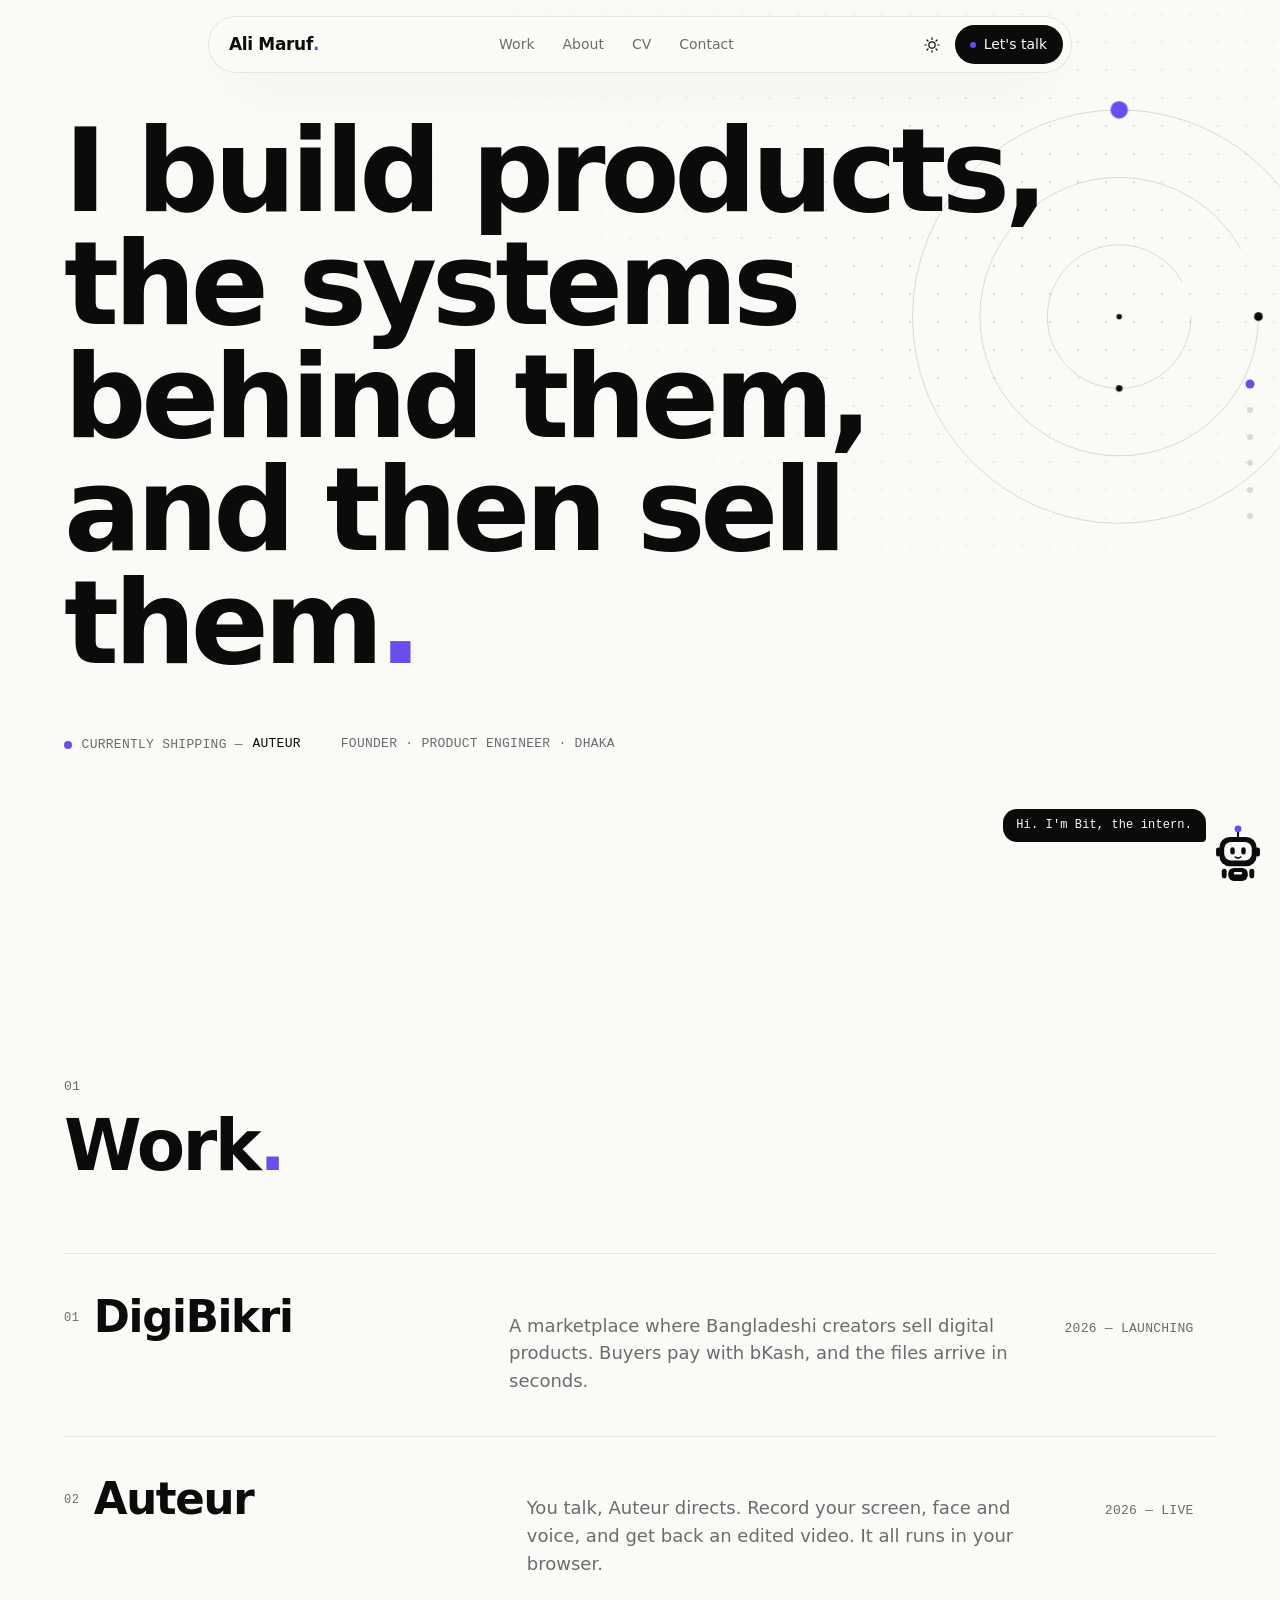
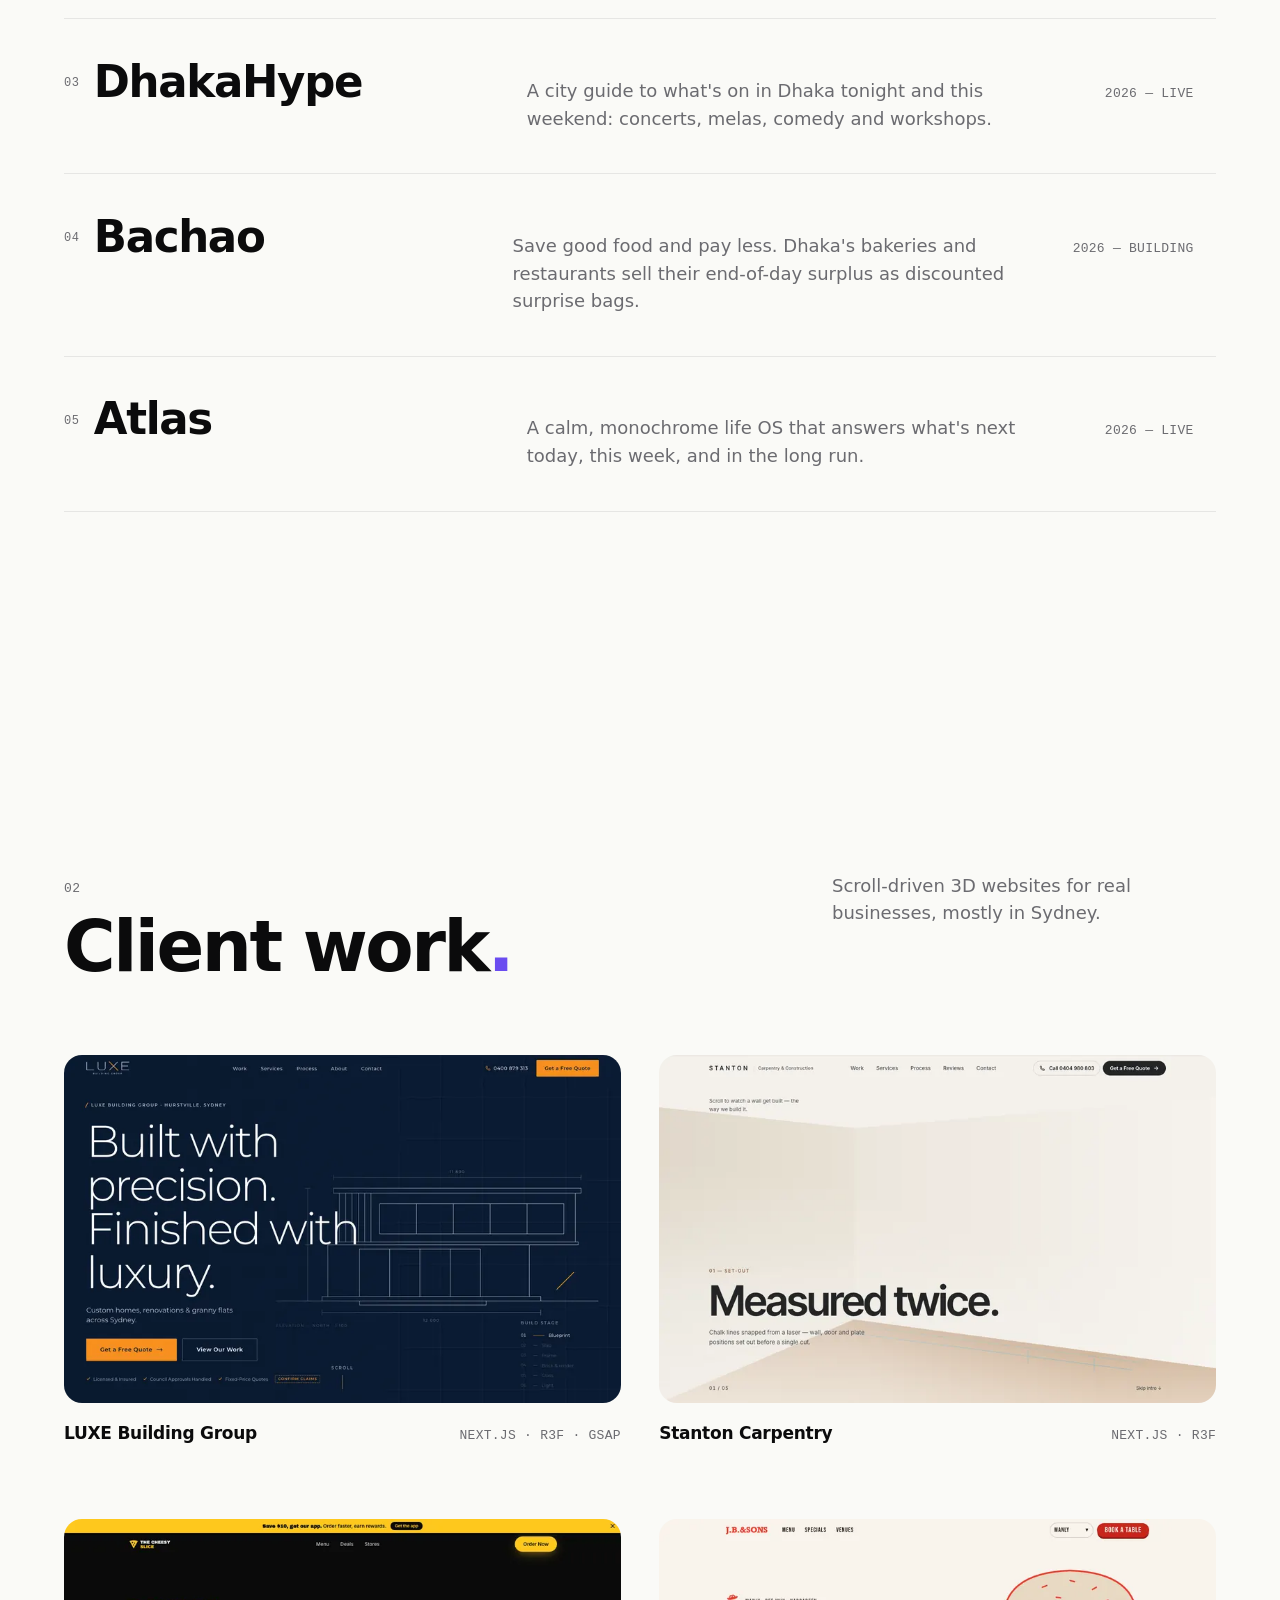
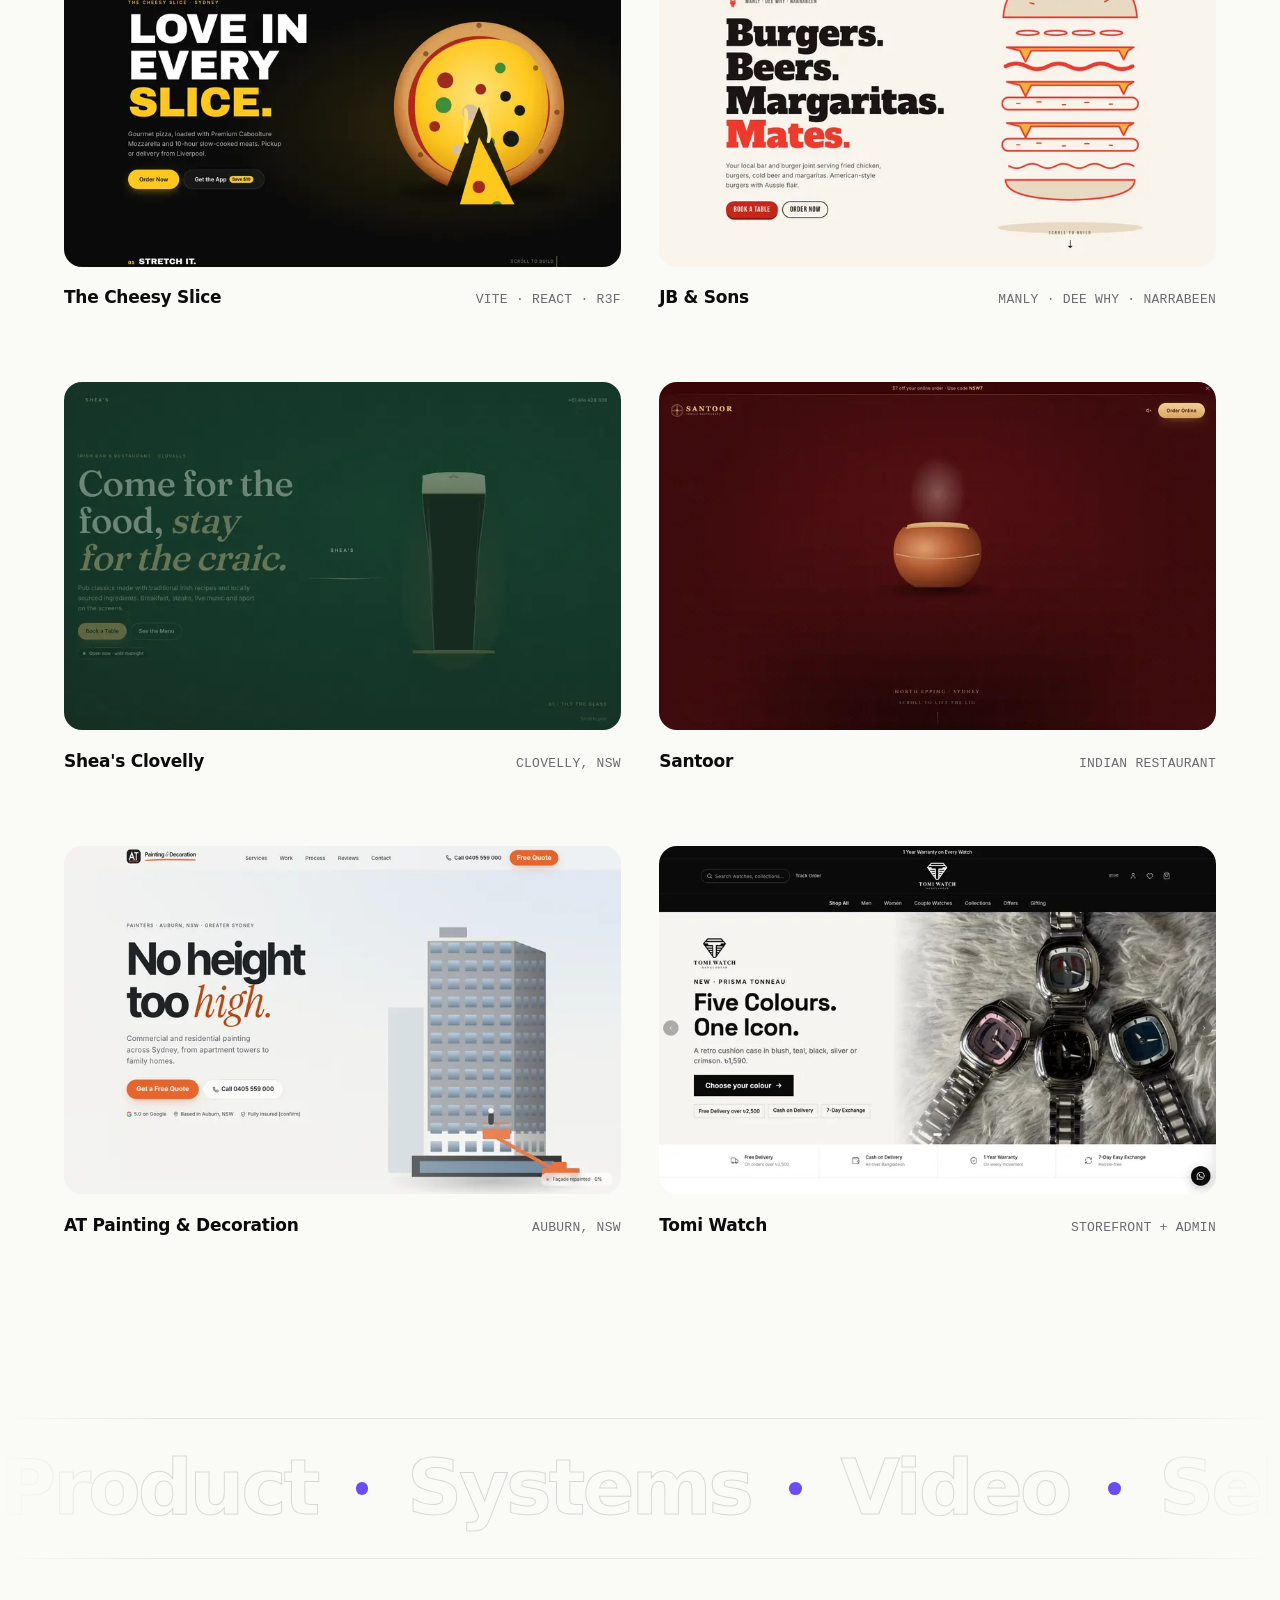
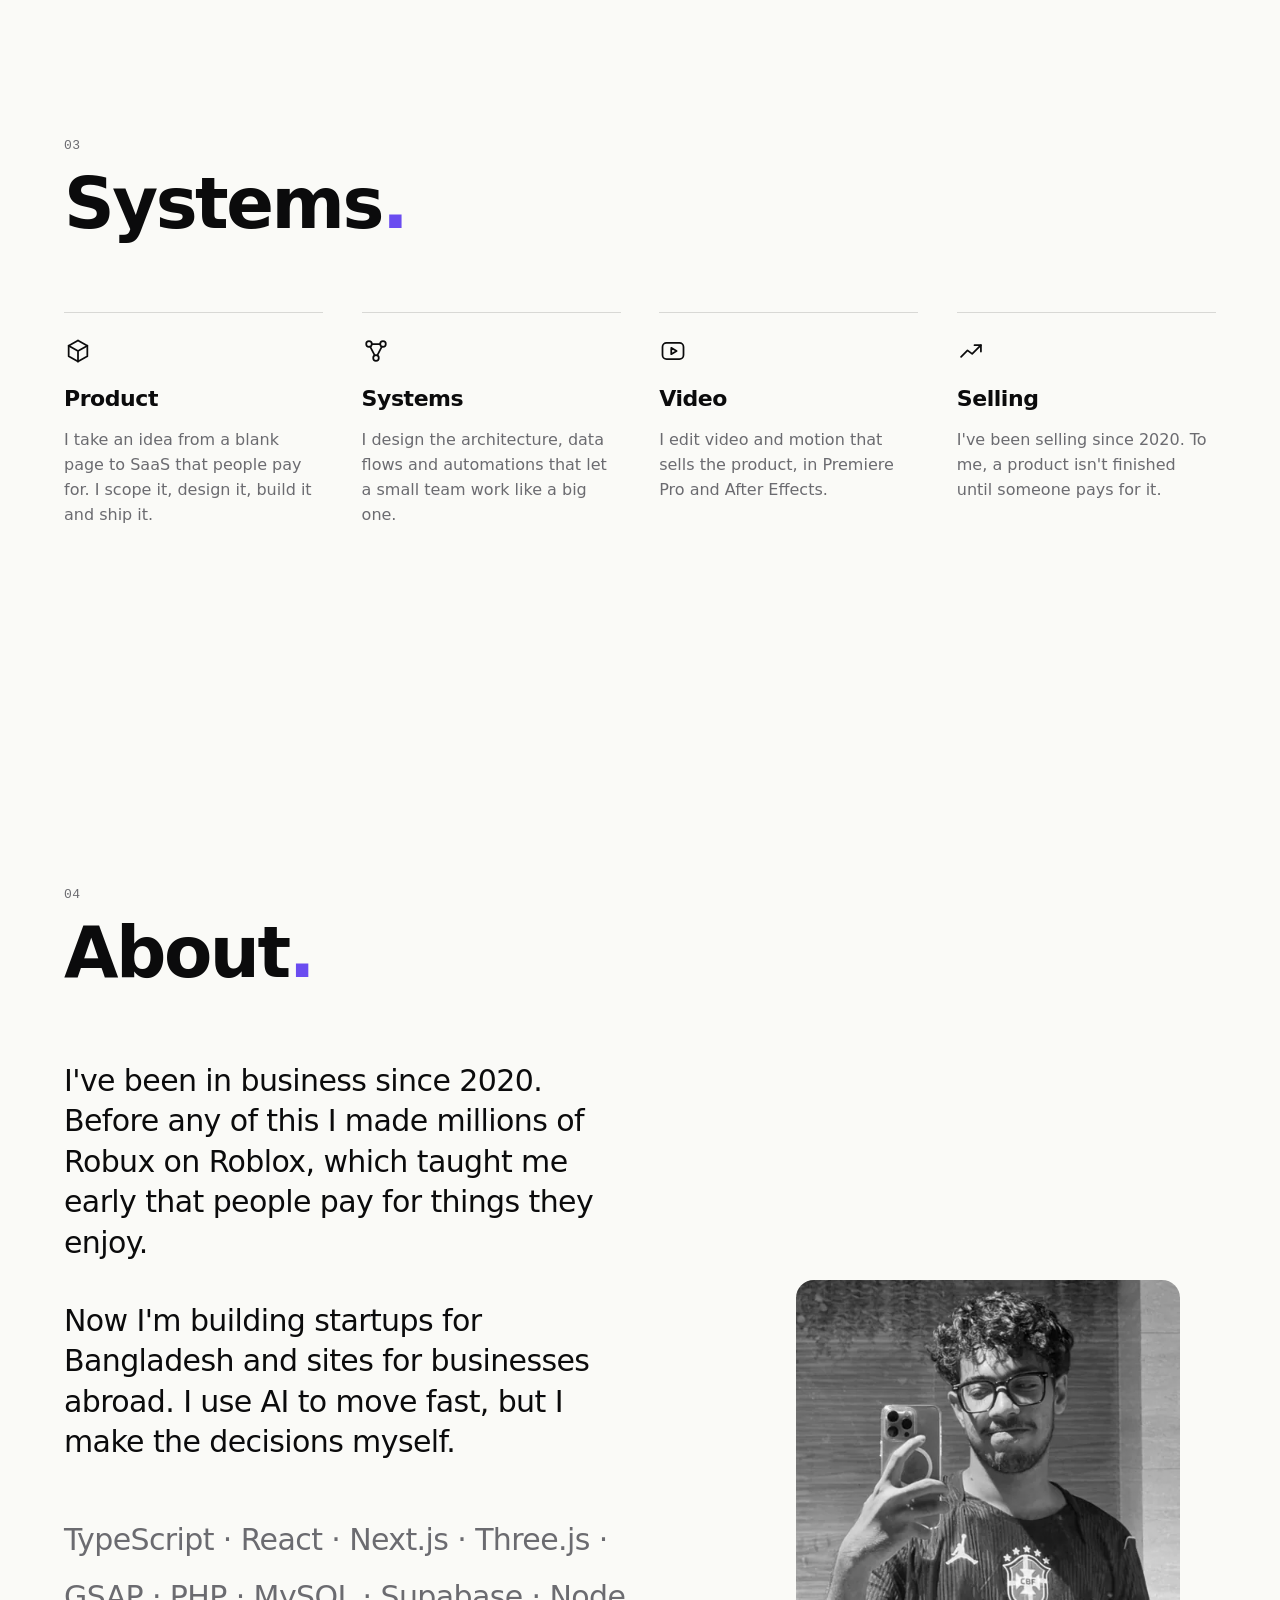
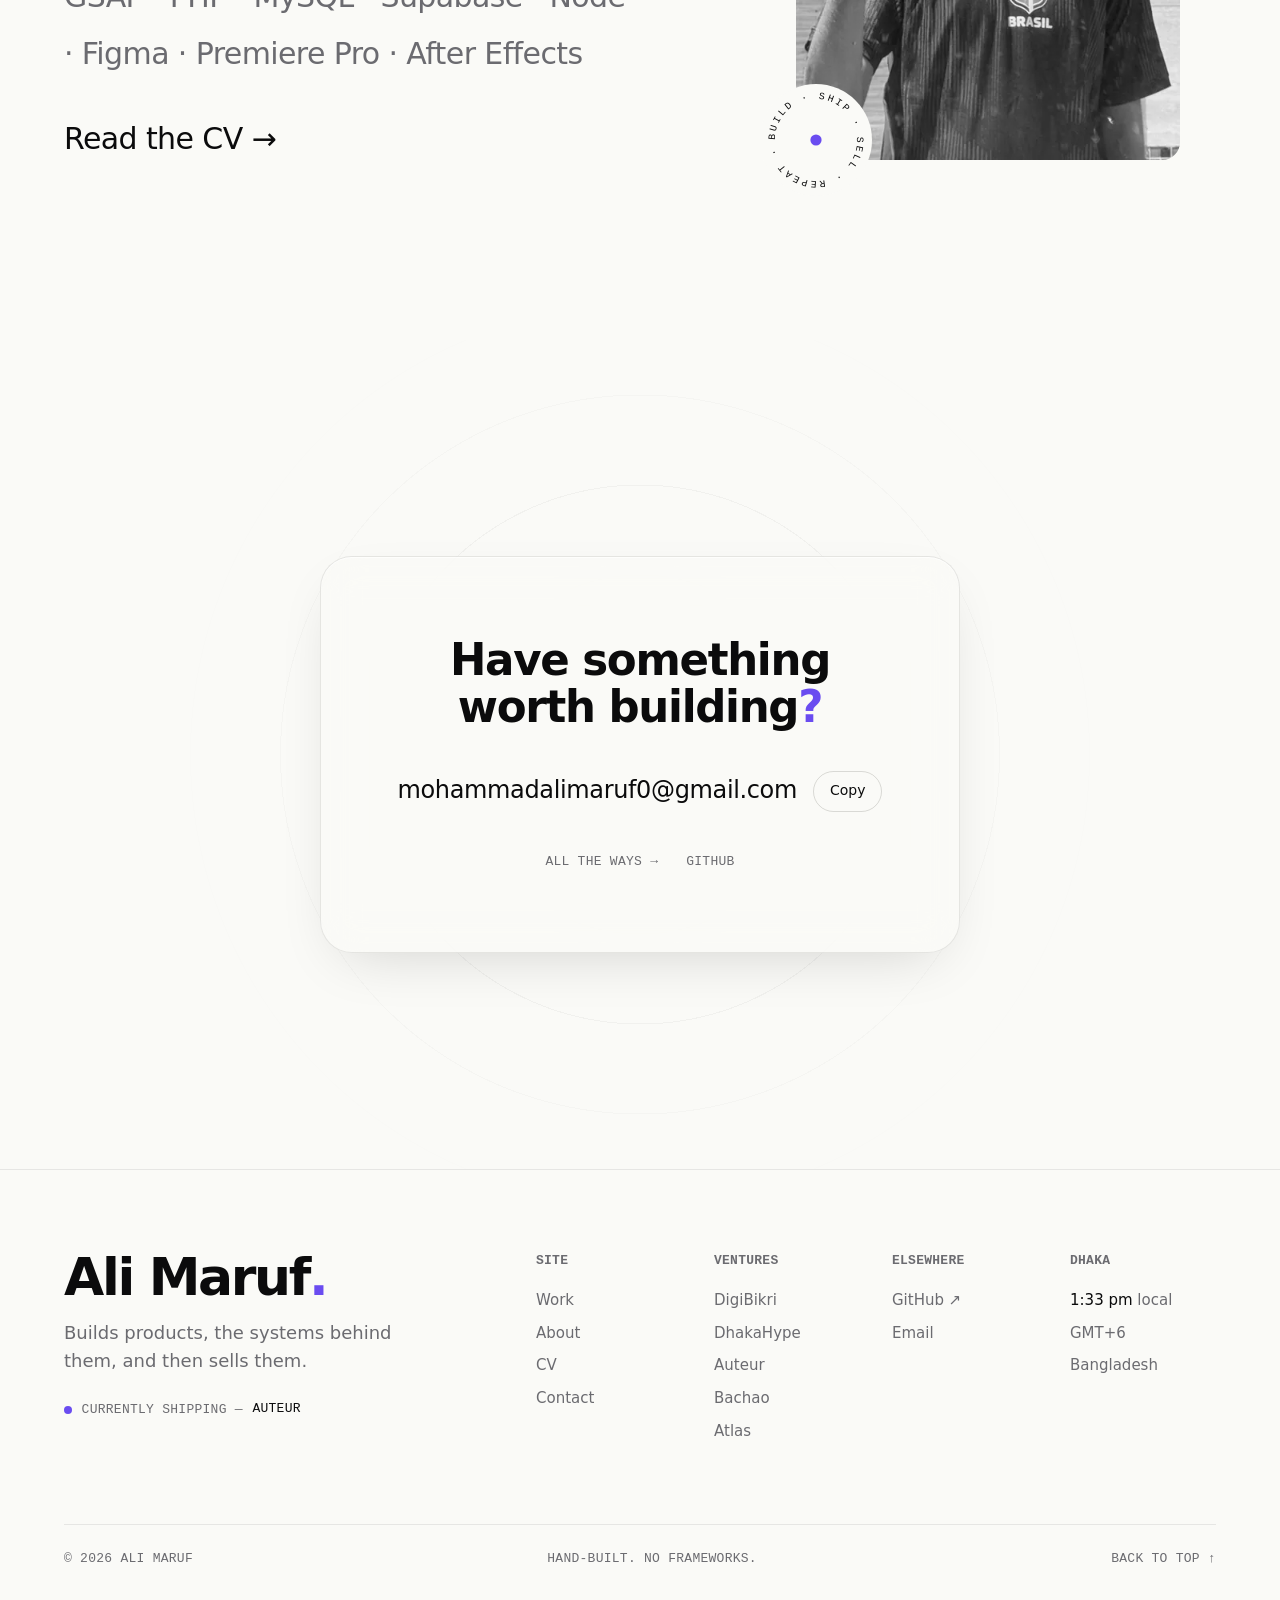
==== commit 374a071d: "Design pass: motion, backgrounds, icons, easier navigation; expand CV - Hero: dot-grid backdrop, orb" ====
--- a/index.html
+++ b/index.html
@@ -28,8 +28,8 @@
       d.classList.add("js");
     })();
   </script>
-  <link rel="stylesheet" href="/assets/css/site.css?v=6">
-  <script src="/assets/js/site.js?v=6" defer></script>
+  <link rel="stylesheet" href="/assets/css/site.css?v=10">
+  <script src="/assets/js/site.js?v=10" defer></script>
 </head>
 <body>
   <a class="skip" href="#main">Skip to content</a>
@@ -71,8 +71,21 @@
   <main id="main">
 
     <!-- Hero -->
-    <section class="hero wrap" aria-label="Introduction">
-      <h1 class="reveal">I build products, the systems behind them, and then sell them<span class="dot">.</span></h1>
+    <section id="top" class="hero wrap" aria-label="Introduction">
+      <div class="orbit" aria-hidden="true">
+        <svg viewBox="0 0 400 400">
+          <circle class="o-ring" pathLength="1" cx="200" cy="200" r="190"/>
+          <circle class="o-ring" pathLength="1" cx="200" cy="200" r="128"/>
+          <circle class="o-ring" pathLength="1" cx="200" cy="200" r="66"/>
+          <g class="o-fade">
+            <g class="o-spin"><circle class="o-dot" cx="200" cy="10" r="8"/></g>
+            <g class="o-spin o-spin--b"><circle class="o-sat" cx="328" cy="200" r="4"/></g>
+            <g class="o-spin o-spin--c"><circle class="o-sat" cx="200" cy="266" r="3"/></g>
+            <circle class="o-sat" cx="200" cy="200" r="2.5"/>
+          </g>
+        </svg>
+      </div>
+      <h1 class="words" data-words>I build products, the systems behind them, and then sell them<span class="dot">.</span></h1>
       <div class="hero-meta reveal" style="--delay:120ms">
         <p class="mono status">Currently shipping — <a class="link" href="/work/auteur/">Auteur</a></p>
         <p class="mono">Founder · Product engineer · Dhaka</p>
@@ -81,7 +94,7 @@
 
     <!-- Startups -->
     <section id="work" class="section wrap" aria-labelledby="work-title">
-      <h2 id="work-title" class="h-section reveal">Work<span class="dot">.</span></h2>
+      <h2 id="work-title" class="h-section reveal" data-n="01">Work<span class="dot">.</span></h2>
 
       <ul class="work-list">
         <li class="reveal">
@@ -128,9 +141,9 @@
     </section>
 
     <!-- Client work -->
-    <section class="section wrap" aria-labelledby="clients-title">
+    <section id="clients" class="section wrap" aria-labelledby="clients-title">
       <div class="clients-head reveal">
-        <h2 id="clients-title" class="h-section">Client work<span class="dot">.</span></h2>
+        <h2 id="clients-title" class="h-section" data-n="02">Client work<span class="dot">.</span></h2>
         <p class="muted">Scroll-driven 3D websites for real businesses, mostly in Sydney.</p>
       </div>
 
@@ -180,29 +193,38 @@
         <a class="reveal" style="--delay:80ms" href="https://tomi-watch.vercel.app" target="_blank" rel="noopener">
           <figure>
             <div class="shot" style="--tint:hsl(240 10% 45% / .16)"><img src="/assets/img/work/tomi.webp" srcset="/assets/img/work/tomi-800.webp 800w, /assets/img/work/tomi.webp 1600w" sizes="(max-width: 720px) 100vw, 50vw" width="1600" height="1000" alt="Tomi Watch website" loading="lazy" decoding="async"></div>
-            <figcaption><strong>Tomi Watch</strong><span class="mono">Product site</span></figcaption>
-          </figure>
-        </a>
-      </div>
-    </section>
+            <figcaption><strong>Tomi Watch</strong><span class="mono">Storefront + admin</span></figcaption>
+          </figure>
+        </a>
+      </div>
+    </section>
+
+    <!-- Ticker -->
+    <div class="ticker" aria-hidden="true">
+      <div class="ticker-track"><span>Product</span><i></i><span>Systems</span><i></i><span>Video</span><i></i><span>Selling</span><i></i><span>SaaS</span><i></i><span>Automation</span><i></i><span>Product</span><i></i><span>Systems</span><i></i><span>Video</span><i></i><span>Selling</span><i></i><span>SaaS</span><i></i><span>Automation</span><i></i></div>
+    </div>
 
     <!-- Systems -->
     <section id="systems" class="section wrap" aria-labelledby="systems-title">
-      <h2 id="systems-title" class="h-section reveal">Systems<span class="dot">.</span></h2>
+      <h2 id="systems-title" class="h-section reveal" data-n="03">Systems<span class="dot">.</span></h2>
       <ul class="systems">
         <li class="reveal">
+          <svg class="ico" aria-hidden="true"><use href="/assets/img/icons.svg#i-product"/></svg>
           <h3>Product</h3>
           <p>I take an idea from a blank page to SaaS that people pay for. I scope it, design it, build it and ship it.</p>
         </li>
         <li class="reveal" style="--delay:80ms">
+          <svg class="ico" aria-hidden="true"><use href="/assets/img/icons.svg#i-systems"/></svg>
           <h3>Systems</h3>
           <p>I design the architecture, data flows and automations that let a small team work like a big one.</p>
         </li>
         <li class="reveal" style="--delay:160ms">
+          <svg class="ico" aria-hidden="true"><use href="/assets/img/icons.svg#i-video"/></svg>
           <h3>Video</h3>
           <p>I edit video and motion that sells the product, in Premiere Pro and After Effects.</p>
         </li>
         <li class="reveal" style="--delay:240ms">
+          <svg class="ico" aria-hidden="true"><use href="/assets/img/icons.svg#i-sell"/></svg>
           <h3>Selling</h3>
           <p>I've been selling since 2020. To me, a product isn't finished until someone pays for it.</p>
         </li>
@@ -211,7 +233,7 @@
 
     <!-- About -->
     <section id="about" class="section wrap" aria-labelledby="about-title">
-      <h2 id="about-title" class="h-section reveal">About<span class="dot">.</span></h2>
+      <h2 id="about-title" class="h-section reveal" data-n="04">About<span class="dot">.</span></h2>
       <div class="about">
         <div class="about-text reveal">
           <p>I've been in business since 2020. Before any of this I made millions of Robux on Roblox, which taught me early that people pay for things they enjoy.</p>
@@ -222,6 +244,13 @@
         <figure class="reveal" style="--delay:120ms">
           <div class="shot shot--portrait">
             <img src="/assets/img/portrait.webp" srcset="/assets/img/portrait-480.webp 480w, /assets/img/portrait.webp 960w" sizes="(max-width: 860px) 90vw, 24rem" width="960" height="1200" alt="Ali Maruf taking a mirror selfie in glasses and a Brazil jersey" loading="lazy" decoding="async">
+          </div>
+          <div class="badge" aria-hidden="true">
+            <svg viewBox="0 0 120 120">
+              <defs><path id="badge-path" d="M60 60m-44 0a44 44 0 1 1 88 0a44 44 0 1 1-88 0"/></defs>
+              <g class="badge-spin"><text textLength="268"><textPath href="#badge-path">BUILD · SHIP · SELL · REPEAT ·</textPath></text></g>
+              <circle cx="60" cy="60" r="6"/>
+            </svg>
           </div>
         </figure>
       </div>
@@ -249,6 +278,15 @@
 
   </main>
 
+  <nav class="rail" aria-label="Sections">
+    <a href="#top" data-rail="top" aria-label="Top"><span aria-hidden="true">Top</span></a>
+    <a href="#work" data-rail="work" aria-label="Work"><span aria-hidden="true">Work</span></a>
+    <a href="#clients" data-rail="clients" aria-label="Clients"><span aria-hidden="true">Clients</span></a>
+    <a href="#systems" data-rail="systems" aria-label="Systems"><span aria-hidden="true">Systems</span></a>
+    <a href="#about" data-rail="about" aria-label="About"><span aria-hidden="true">About</span></a>
+    <a href="#contact" data-rail="contact" aria-label="Contact"><span aria-hidden="true">Contact</span></a>
+  </nav>
+
   <footer class="footer">
     <div class="wrap">
       <div class="foot-top">
--- a/assets/css/site.css
+++ b/assets/css/site.css
@@ -1126,3 +1126,305 @@
   .entry p, .skills p, .stack-list div { font-size: 9.5pt; }
   a { text-decoration: none; }
 }
+
+/* ==========================================================================
+   Life: page transitions, scroll progress, backgrounds, icons, small motion
+   ========================================================================== */
+
+@view-transition { navigation: auto; }
+.nav { view-transition-name: site-nav; }
+.bot { view-transition-name: site-bot; }
+
+section[id] { scroll-margin-top: 5.5rem; }
+
+/* Scroll progress line */
+body::before {
+  content: "";
+  position: fixed;
+  inset: 0 0 auto 0;
+  z-index: 60;
+  height: 2px;
+  background: var(--accent);
+  transform: scaleX(0);
+  transform-origin: 0 50%;
+}
+@supports (animation-timeline: scroll()) {
+  body::before { animation: progress linear both; animation-timeline: scroll(root); }
+}
+@keyframes progress { to { transform: scaleX(1); } }
+
+/* Dot-grid backdrop behind page intros */
+.hero, .case-hero, .say, .contact { position: relative; isolation: isolate; }
+.hero::before, .case-hero::before, .say::before {
+  content: "";
+  position: absolute;
+  inset: 0 calc(50% - 50vw);
+  z-index: -1;
+  background-image: radial-gradient(var(--line-strong) 1px, transparent 1.6px);
+  background-size: 28px 28px;
+  -webkit-mask-image: radial-gradient(ellipse 65% 70% at 78% 28%, #000 0%, transparent 72%);
+  mask-image: radial-gradient(ellipse 65% 70% at 78% 28%, #000 0%, transparent 72%);
+  pointer-events: none;
+}
+
+/* Orbit: the brand dot, circling */
+.orbit {
+  position: absolute;
+  top: clamp(4.5rem, 11vh, 8rem);
+  right: calc(50% - 50vw);
+  z-index: -1;
+  width: clamp(230px, 34vw, 520px);
+  overflow: hidden;
+  pointer-events: none;
+}
+.orbit svg { display: block; width: 100%; height: auto; overflow: visible; transform: translateX(13%); }
+.o-ring {
+  fill: none;
+  stroke: var(--line-strong);
+  stroke-width: 1;
+  vector-effect: non-scaling-stroke;
+  stroke-dasharray: 1;
+  stroke-dashoffset: 1;
+  animation: o-draw 1.8s var(--ease) forwards;
+}
+.o-ring:nth-of-type(2) { animation-delay: 150ms; }
+.o-ring:nth-of-type(3) { animation-delay: 300ms; }
+.o-spin { transform-box: view-box; transform-origin: 200px 200px; animation: o-spin 30s linear infinite; }
+.o-spin--b { animation-duration: 46s; animation-direction: reverse; }
+.o-spin--c { animation-duration: 19s; }
+.o-dot { fill: var(--accent); }
+.o-sat { fill: var(--fg); }
+.o-fade { opacity: 0; animation: o-fade 800ms var(--ease) 900ms forwards; }
+@keyframes o-draw { to { stroke-dashoffset: 0; } }
+@keyframes o-spin { to { transform: rotate(360deg); } }
+@keyframes o-fade { to { opacity: 1; } }
+
+/* Headline rises word by word */
+.words-ready .w {
+  display: inline-block;
+  overflow: hidden;
+  vertical-align: top;
+  padding: 0.06em 0.05em 0.14em;
+  margin: -0.06em -0.05em -0.14em;
+}
+.words-ready .w > span {
+  display: inline-block;
+  transform: translateY(110%);
+  transition: transform 900ms var(--ease);
+  transition-delay: calc(var(--i) * 45ms + 80ms);
+}
+.words-ready.is-in .w > span { transform: none; }
+
+/* Section numbers */
+.h-section[data-n]::before {
+  content: attr(data-n);
+  display: block;
+  margin-bottom: 1.1rem;
+  font-family: var(--font-mono);
+  font-size: var(--step-small);
+  font-weight: 400;
+  letter-spacing: 0.04em;
+  color: var(--muted);
+}
+
+/* Work rows: index + arrow */
+.work-list { counter-reset: work; }
+.work-list li { counter-increment: work; }
+.row-name::before {
+  content: counter(work, decimal-leading-zero);
+  display: inline-block;
+  margin-right: 0.9rem;
+  font-family: var(--font-mono);
+  font-size: 0.75rem;
+  font-weight: 400;
+  letter-spacing: 0.04em;
+  color: var(--muted);
+  vertical-align: 0.9em;
+}
+.row > .mono::after {
+  content: "→";
+  display: inline-block;
+  margin-left: 0.9rem;
+  color: var(--accent);
+  opacity: 0;
+  transform: translateX(-8px);
+  transition: opacity 250ms var(--ease), transform 400ms var(--ease);
+}
+.row:hover > .mono::after, .row:focus-visible > .mono::after { opacity: 1; transform: none; }
+@media (hover: none), (max-width: 860px) { .row > .mono::after { display: none; } }
+
+/* Client grid: visit badge + slow zoom */
+.grid a .shot::before {
+  content: "Visit ↗";
+  position: absolute;
+  top: 0.9rem;
+  right: 0.9rem;
+  z-index: 2;
+  padding: 0.4rem 0.75rem;
+  border-radius: 999px;
+  background: var(--fg);
+  color: var(--bg);
+  font-family: var(--font-mono);
+  font-size: 0.6875rem;
+  letter-spacing: 0.04em;
+  text-transform: uppercase;
+  opacity: 0;
+  transform: translateY(-4px);
+  transition: opacity 250ms var(--ease), transform 400ms var(--ease);
+}
+.grid a:hover .shot::before, .grid a:focus-visible .shot::before { opacity: 1; transform: none; }
+.grid .shot img { transition: transform 1000ms var(--ease); }
+.grid a:hover .shot img { transform: scale(1.035); }
+
+/* Ticker */
+.ticker {
+  overflow: hidden;
+  padding-block: clamp(1.25rem, 3vh, 2rem);
+  border-block: 1px solid var(--line);
+  -webkit-mask-image: linear-gradient(90deg, transparent, #000 12%, #000 88%, transparent);
+  mask-image: linear-gradient(90deg, transparent, #000 12%, #000 88%, transparent);
+}
+.ticker-track {
+  display: flex;
+  align-items: center;
+  --tg: clamp(1.5rem, 3vw, 3rem);
+  gap: var(--tg);
+  padding-right: var(--tg);
+  width: max-content;
+  animation: ticker 48s linear infinite;
+}
+.ticker:hover .ticker-track { animation-play-state: paused; }
+.ticker span {
+  font-family: var(--font-display);
+  font-size: clamp(2.25rem, 6vw, 5rem);
+  font-weight: 600;
+  letter-spacing: -0.04em;
+  line-height: 1.1;
+  color: transparent;
+  -webkit-text-stroke: 1px var(--line-strong);
+  white-space: nowrap;
+}
+.ticker i {
+  flex: none;
+  width: clamp(8px, 1vw, 14px);
+  aspect-ratio: 1;
+  border-radius: 50%;
+  background: var(--accent);
+}
+@keyframes ticker { to { transform: translateX(-50%); } }
+
+/* Icons */
+.ico {
+  display: block;
+  width: 28px;
+  height: 28px;
+  margin-bottom: 1.1rem;
+  fill: none;
+  stroke: currentColor;
+  stroke-width: 1.5;
+  stroke-linecap: round;
+  stroke-linejoin: round;
+  stroke-dasharray: 90;
+  stroke-dashoffset: 0;
+}
+.systems li:hover .ico, .skills > div:hover .ico, .chip:hover .ico { animation: ico-draw 900ms var(--ease); }
+.systems li { transition: border-color 300ms var(--ease); }
+.systems li:hover { border-top-color: var(--accent); }
+.skills .ico { width: 22px; height: 22px; margin-bottom: 0.7rem; }
+.chip .ico { width: 17px; height: 17px; margin: 0; }
+@keyframes ico-draw { from { stroke-dashoffset: 90; } to { stroke-dashoffset: 0; } }
+
+/* Rotating badge on the portrait */
+.about figure { position: relative; }
+.badge {
+  position: absolute;
+  left: -2.25rem;
+  bottom: -2.25rem;
+  width: 7rem;
+  aspect-ratio: 1;
+  border-radius: 50%;
+  background: var(--bg);
+  color: var(--fg);
+  transition: background-color 300ms var(--ease);
+}
+.badge svg { display: block; width: 100%; height: 100%; }
+.badge text { font-family: var(--font-mono); font-size: 10.5px; letter-spacing: 0.14em; fill: currentColor; }
+.badge-spin { transform-box: view-box; transform-origin: 60px 60px; animation: o-spin 22s linear infinite; }
+.badge circle { fill: var(--accent); }
+@media (max-width: 860px) { .badge { left: -0.75rem; bottom: -1.75rem; width: 5.75rem; } }
+
+/* Rings behind the contact card */
+.contact::before {
+  content: "";
+  position: absolute;
+  inset: 0 calc(50% - 50vw);
+  z-index: -1;
+  background: repeating-radial-gradient(circle at 50% 50%, transparent 0 89px, var(--line) 89px 90px);
+  -webkit-mask-image: radial-gradient(circle at 50% 50%, #000 0%, transparent 62%);
+  mask-image: radial-gradient(circle at 50% 50%, #000 0%, transparent 62%);
+  pointer-events: none;
+}
+
+/* Section rail (home, wide screens) */
+.rail {
+  position: fixed;
+  top: 50%;
+  right: 1.1rem;
+  z-index: 44;
+  display: none;
+  flex-direction: column;
+  gap: 0.15rem;
+  transform: translateY(-50%);
+}
+.rail a {
+  position: relative;
+  display: grid;
+  place-items: center;
+  width: 1.5rem;
+  height: 1.5rem;
+}
+.rail a::before {
+  content: "";
+  width: 6px;
+  height: 6px;
+  border-radius: 50%;
+  background: var(--line-strong);
+  transition: background-color 250ms var(--ease), transform 350ms var(--ease);
+}
+.rail a:hover::before { background: var(--fg); }
+.rail a.is-active::before { background: var(--accent); transform: scale(1.5); }
+.rail span {
+  position: absolute;
+  right: calc(100% + 0.35rem);
+  padding: 0.3rem 0.6rem;
+  border-radius: 999px;
+  background: var(--fg);
+  color: var(--bg);
+  font-family: var(--font-mono);
+  font-size: 0.6875rem;
+  letter-spacing: 0.04em;
+  text-transform: uppercase;
+  white-space: nowrap;
+  opacity: 0;
+  transform: translateX(6px);
+  transition: opacity 200ms var(--ease), transform 300ms var(--ease);
+  pointer-events: none;
+}
+.rail a:hover span, .rail a:focus-visible span { opacity: 1; transform: none; }
+@media (min-width: 1100px) and (hover: hover) { .rail { display: flex; } }
+
+/* Case pages: back link */
+.case-hero .back { display: inline-block; margin-bottom: 2.25rem; transition: color 200ms var(--ease); }
+.case-hero .back:hover { color: var(--fg); }
+
+@media (prefers-reduced-motion: reduce) {
+  @view-transition { navigation: none; }
+  .o-ring { stroke-dashoffset: 0; }
+  .o-fade { opacity: 1; }
+  .ticker-track { animation: none; }
+}
+
+@media print {
+  body::before, .orbit, .rail, .ticker, .badge { display: none !important; }
+  .ico { display: none; }
+}
